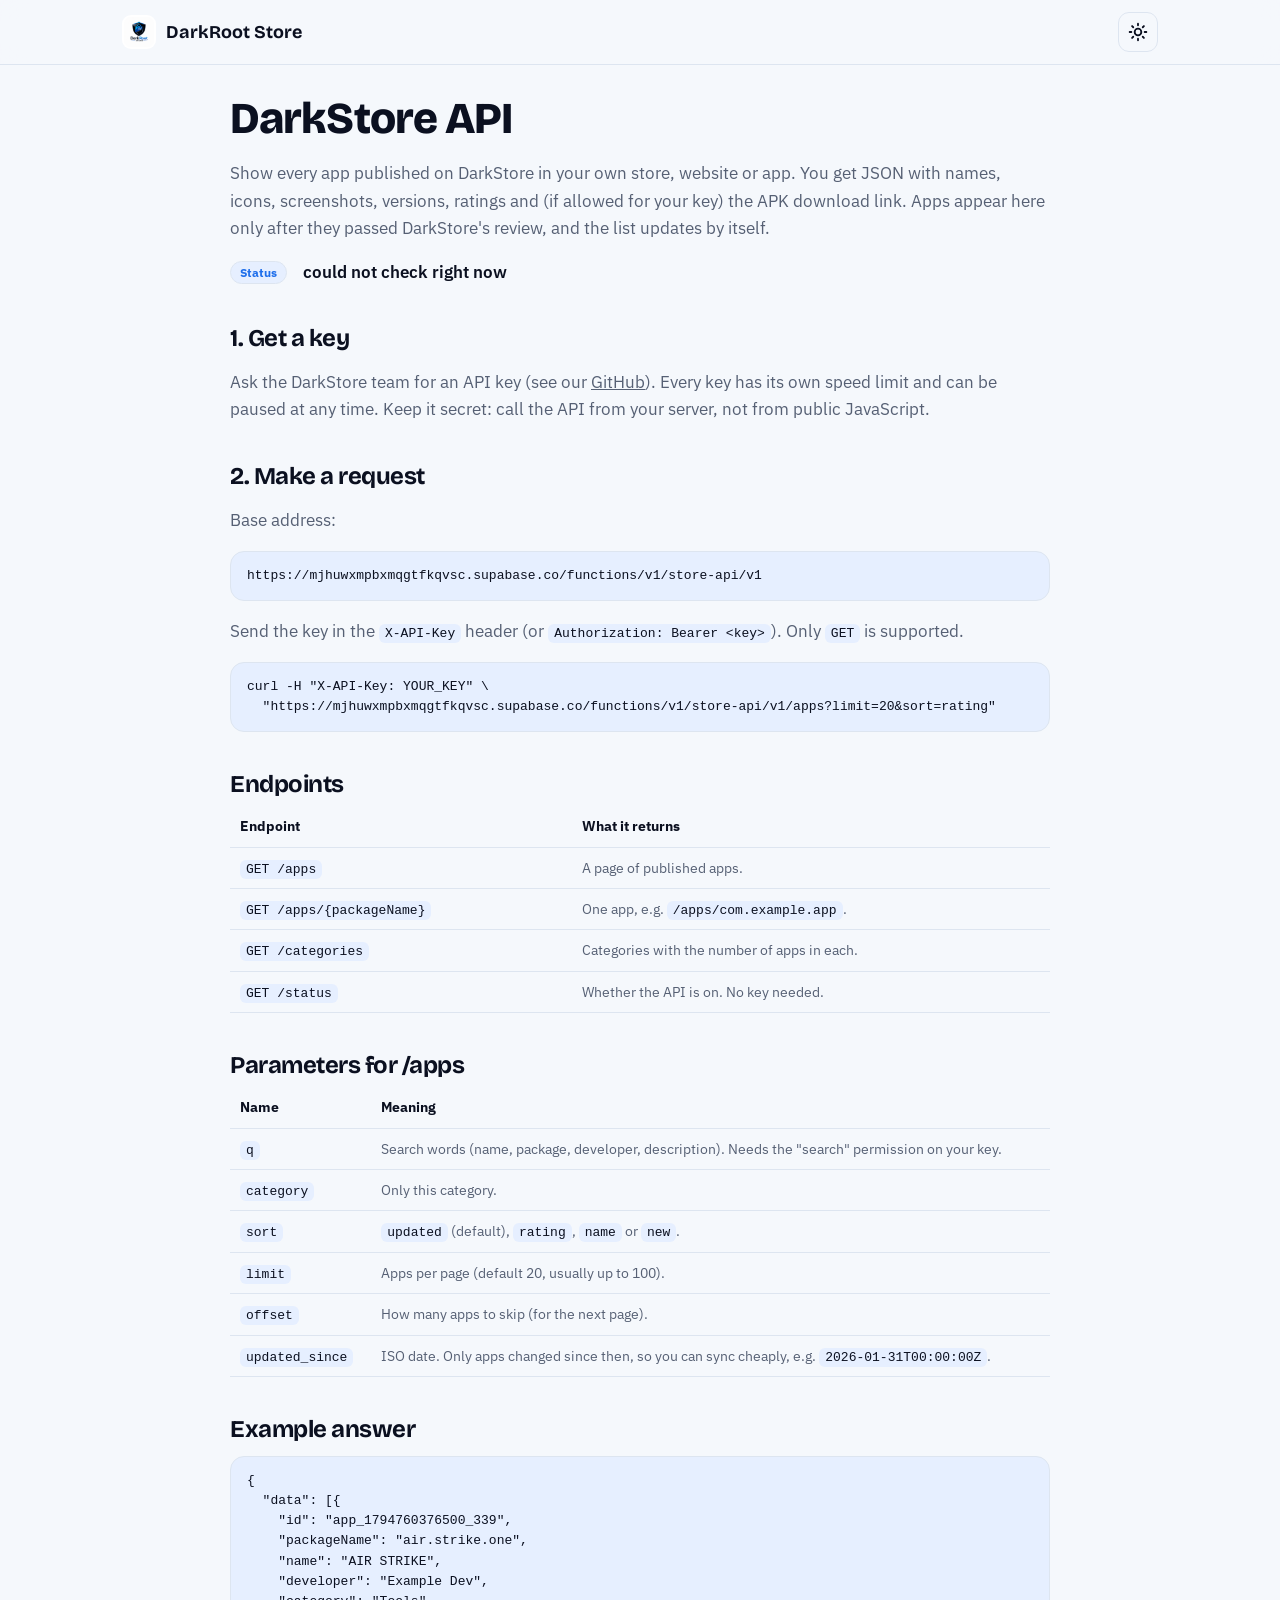
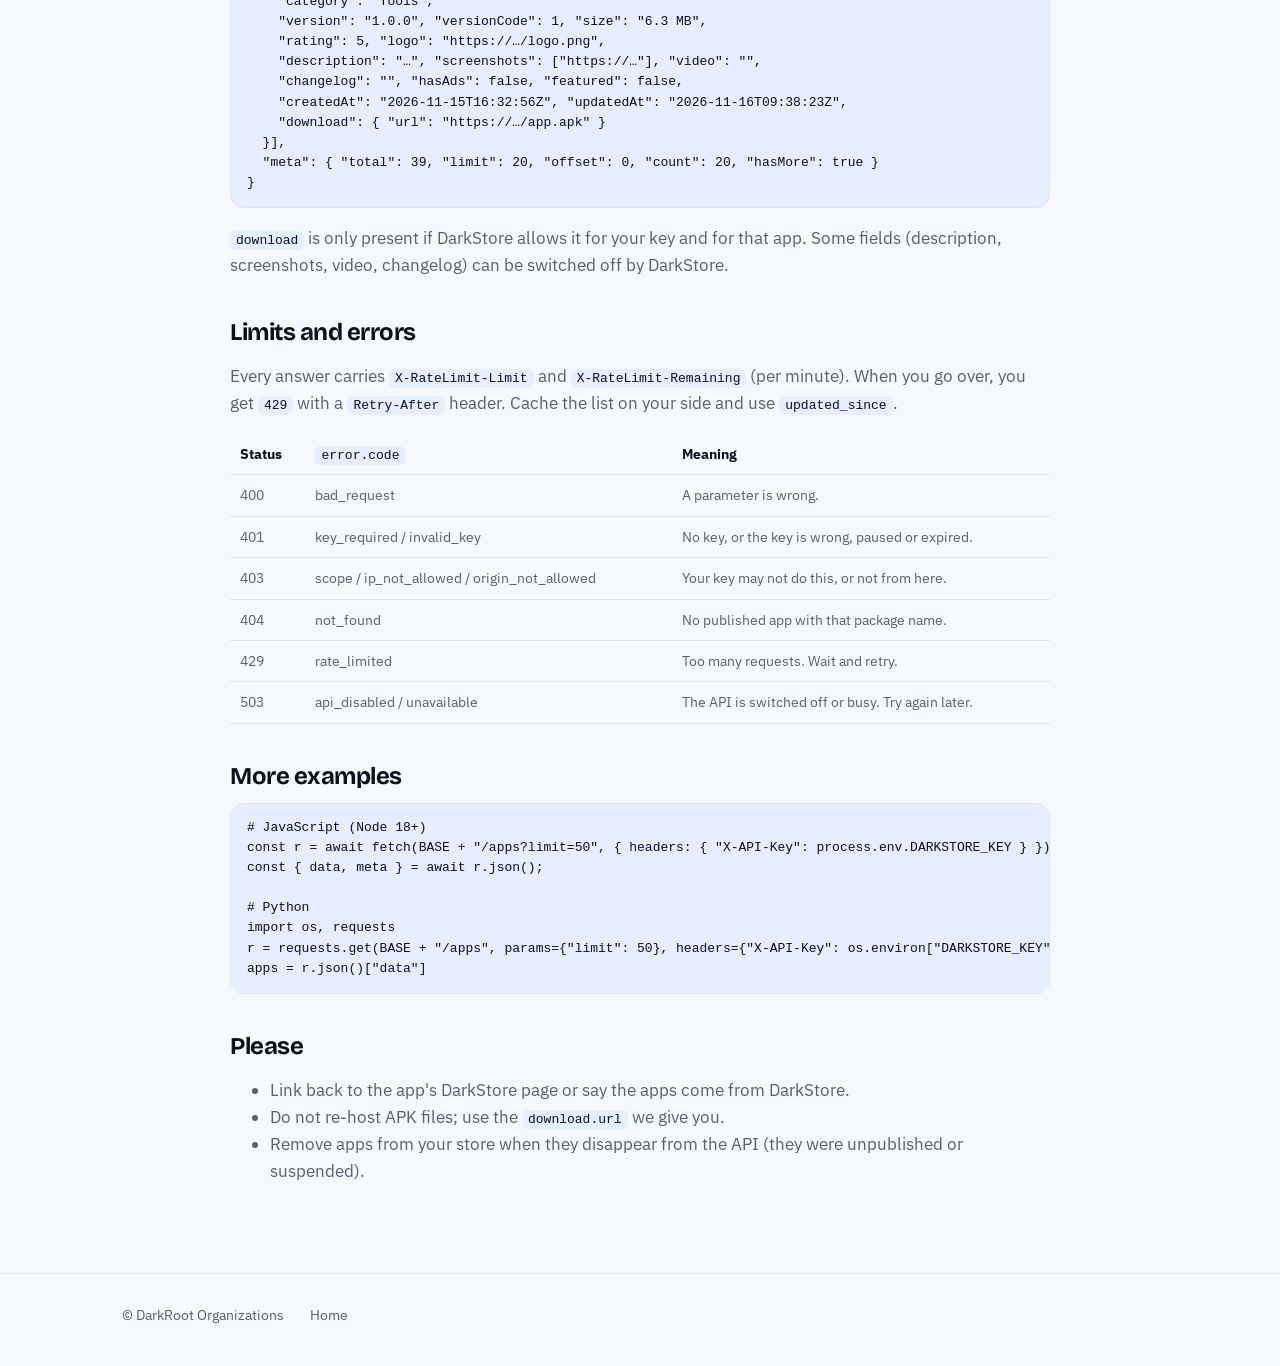
==== api.html @ 736cc1c8 "Update project" ====
<!DOCTYPE html>
<html lang="en"><head>
<meta charset="utf-8"><meta name="viewport" content="width=device-width,initial-scale=1,viewport-fit=cover">
<title>DarkStore API for developers</title><meta name="description" content="Show every app published on DarkStore inside your own store or site with a simple JSON API.">
<meta name="theme-color" content="#f5f8fc">
<link rel="icon" href="favicon.png"><link rel="apple-touch-icon" href="apple-touch-icon.png">
<script>try{var t=localStorage.getItem("ds_theme");if(t)document.documentElement.setAttribute("data-theme",t)}catch(e){}</script>
<link rel="preconnect" href="https://fonts.googleapis.com"><link rel="preconnect" href="https://fonts.gstatic.com" crossorigin><link href="https://fonts.googleapis.com/css2?family=Bricolage+Grotesque:opsz,wght@12..96,500;12..96,700;12..96,800&family=IBM+Plex+Sans:wght@400;500;600&display=swap" rel="stylesheet">
<link rel="stylesheet" href="site.css">
<style>
.doc{max-width:820px;margin:0 auto;padding:30px 0 70px}
.doc h1{font:800 clamp(30px,5vw,44px)/1.1 var(--display);margin:0 0 10px}
.doc h2{font:700 24px var(--display);margin:38px 0 8px}
.doc p,.doc li{line-height:1.6;color:var(--steel)}
.doc pre{background:var(--soft);border:1px solid var(--line);border-radius:14px;padding:14px 16px;overflow:auto;font:13px/1.55 ui-monospace,SFMono-Regular,Menlo,monospace;color:var(--ink)}
.doc code{font:13px ui-monospace,SFMono-Regular,Menlo,monospace;background:var(--soft);padding:2px 6px;border-radius:6px;color:var(--ink)}
.doc pre code{background:none;padding:0}
.doc table{width:100%;border-collapse:collapse;font-size:14px;margin:8px 0}
.doc th,.doc td{text-align:left;padding:9px 10px;border-bottom:1px solid var(--line);vertical-align:top;color:var(--steel)}
.doc th{color:var(--ink)}
.pill{display:inline-block;font:700 12px var(--body);padding:3px 9px;border-radius:99px;background:var(--soft);color:var(--blue);margin-right:6px}
.live{display:flex;gap:10px;align-items:center;flex-wrap:wrap;margin:12px 0}
#apistate{font-weight:600}
</style>
</head><body>
<header class="nav"><div class="wrap">
  <a class="brand" href="./"><img src="favicon.png" alt="" width="34" height="34">DarkRoot Store</a>
  <span style="flex:1"></span>
  <button class="iconbtn" type="button" data-theme-toggle><svg class="ico-s sun" viewBox="0 0 24 24"><circle cx="12" cy="12" r="4"/><path d="M12 2v2m0 16v2M4.9 4.9l1.4 1.4m11.4 11.4l1.4 1.4M2 12h2m16 0h2M4.9 19.1l1.4-1.4M17.7 6.3l1.4-1.4"/></svg><svg class="ico-s moon" viewBox="0 0 24 24"><path d="M21 12.8A9 9 0 1 1 11.2 3a7 7 0 0 0 9.8 9.8z"/></svg></button>
</div></header>

<main class="wrap"><div class="doc">
  <h1>DarkStore API</h1>
  <p>Show every app published on DarkStore in your own store, website or app. You get JSON with names, icons, screenshots, versions, ratings and (if allowed for your key) the APK download link. Apps appear here only after they passed DarkStore's review, and the list updates by itself.</p>
  <div class="live"><span class="pill">Status</span><span id="apistate">checking…</span></div>

  <h2>1. Get a key</h2>
  <p>Ask the DarkStore team for an API key (see our <a href="https://github.com/darkrootiding-hub" rel="noopener">GitHub</a>). Every key has its own speed limit and can be paused at any time. Keep it secret: call the API from your server, not from public JavaScript.</p>

  <h2>2. Make a request</h2>
  <p>Base address:</p>
  <pre><code id="base">https://mjhuwxmpbxmqgtfkqvsc.supabase.co/functions/v1/store-api/v1</code></pre>
  <p>Send the key in the <code>X-API-Key</code> header (or <code>Authorization: Bearer &lt;key&gt;</code>). Only <code>GET</code> is supported.</p>
<pre><code>curl -H "X-API-Key: YOUR_KEY" \
  "https://mjhuwxmpbxmqgtfkqvsc.supabase.co/functions/v1/store-api/v1/apps?limit=20&amp;sort=rating"</code></pre>

  <h2>Endpoints</h2>
  <table>
    <tr><th>Endpoint</th><th>What it returns</th></tr>
    <tr><td><code>GET /apps</code></td><td>A page of published apps.</td></tr>
    <tr><td><code>GET /apps/{packageName}</code></td><td>One app, e.g. <code>/apps/com.example.app</code>.</td></tr>
    <tr><td><code>GET /categories</code></td><td>Categories with the number of apps in each.</td></tr>
    <tr><td><code>GET /status</code></td><td>Whether the API is on. No key needed.</td></tr>
  </table>
  <h2>Parameters for /apps</h2>
  <table>
    <tr><th>Name</th><th>Meaning</th></tr>
    <tr><td><code>q</code></td><td>Search words (name, package, developer, description). Needs the "search" permission on your key.</td></tr>
    <tr><td><code>category</code></td><td>Only this category.</td></tr>
    <tr><td><code>sort</code></td><td><code>updated</code> (default), <code>rating</code>, <code>name</code> or <code>new</code>.</td></tr>
    <tr><td><code>limit</code></td><td>Apps per page (default 20, usually up to 100).</td></tr>
    <tr><td><code>offset</code></td><td>How many apps to skip (for the next page).</td></tr>
    <tr><td><code>updated_since</code></td><td>ISO date. Only apps changed since then, so you can sync cheaply, e.g. <code>2026-01-31T00:00:00Z</code>.</td></tr>
  </table>

  <h2>Example answer</h2>
<pre><code>{
  "data": [{
    "id": "app_1794760376500_339",
    "packageName": "air.strike.one",
    "name": "AIR STRIKE",
    "developer": "Example Dev",
    "category": "Tools",
    "version": "1.0.0", "versionCode": 1, "size": "6.3 MB",
    "rating": 5, "logo": "https://…/logo.png",
    "description": "…", "screenshots": ["https://…"], "video": "",
    "changelog": "", "hasAds": false, "featured": false,
    "createdAt": "2026-11-15T16:32:56Z", "updatedAt": "2026-11-16T09:38:23Z",
    "download": { "url": "https://…/app.apk" }
  }],
  "meta": { "total": 39, "limit": 20, "offset": 0, "count": 20, "hasMore": true }
}</code></pre>
  <p><code>download</code> is only present if DarkStore allows it for your key and for that app. Some fields (description, screenshots, video, changelog) can be switched off by DarkStore.</p>

  <h2>Limits and errors</h2>
  <p>Every answer carries <code>X-RateLimit-Limit</code> and <code>X-RateLimit-Remaining</code> (per minute). When you go over, you get <code>429</code> with a <code>Retry-After</code> header. Cache the list on your side and use <code>updated_since</code>.</p>
  <table>
    <tr><th>Status</th><th><code>error.code</code></th><th>Meaning</th></tr>
    <tr><td>400</td><td>bad_request</td><td>A parameter is wrong.</td></tr>
    <tr><td>401</td><td>key_required / invalid_key</td><td>No key, or the key is wrong, paused or expired.</td></tr>
    <tr><td>403</td><td>scope / ip_not_allowed / origin_not_allowed</td><td>Your key may not do this, or not from here.</td></tr>
    <tr><td>404</td><td>not_found</td><td>No published app with that package name.</td></tr>
    <tr><td>429</td><td>rate_limited</td><td>Too many requests. Wait and retry.</td></tr>
    <tr><td>503</td><td>api_disabled / unavailable</td><td>The API is switched off or busy. Try again later.</td></tr>
  </table>

  <h2>More examples</h2>
<pre><code># JavaScript (Node 18+)
const r = await fetch(BASE + "/apps?limit=50", { headers: { "X-API-Key": process.env.DARKSTORE_KEY } });
const { data, meta } = await r.json();

# Python
import os, requests
r = requests.get(BASE + "/apps", params={"limit": 50}, headers={"X-API-Key": os.environ["DARKSTORE_KEY"]})
apps = r.json()["data"]</code></pre>

  <h2>Please</h2>
  <ul>
    <li>Link back to the app's DarkStore page or say the apps come from DarkStore.</li>
    <li>Do not re-host APK files; use the <code>download.url</code> we give you.</li>
    <li>Remove apps from your store when they disappear from the API (they were unpublished or suspended).</li>
  </ul>
</div></main>
<footer><div class="wrap"><span>© DarkRoot Organizations</span><a href="./">Home</a><span class="r" data-ver></span></div></footer>
<script src="site.js"></script>
<script>
(function(){var b=document.getElementById("base").textContent.trim(),el=document.getElementById("apistate");
fetch(b+"/status").then(function(r){return r.json()}).then(function(j){el.textContent=j.enabled?"API is online":(j.message||"API is switched off")}).catch(function(){el.textContent="could not check right now"})})();
</script>
</body></html>
---- site.css ----
:root{--paper:#f5f8fc;--plate:#fff;--ink:#0b1020;--steel:#566074;--line:#dde5f0;--blue:#1f6feb;--blue-ink:#fff;--soft:#e6efff;--ok:#12805c;--shadow:rgba(10,20,50,.5);
--display:'Bricolage Grotesque','Segoe UI',system-ui,sans-serif;--body:'IBM Plex Sans','Segoe UI',system-ui,sans-serif;color-scheme:light}
:root[data-theme=dark]{--paper:#080b12;--plate:#10161f;--ink:#eef2f9;--steel:#9aa6ba;--line:#1d2636;--blue:#3b8bff;--blue-ink:#06101f;--soft:#0f1d36;--ok:#4cc79a;--shadow:#000;color-scheme:dark}
@media(prefers-color-scheme:dark){:root:not([data-theme=light]){--paper:#080b12;--plate:#10161f;--ink:#eef2f9;--steel:#9aa6ba;--line:#1d2636;--blue:#3b8bff;--blue-ink:#06101f;--soft:#0f1d36;--ok:#4cc79a;--shadow:#000;color-scheme:dark}}
*{box-sizing:border-box}html{scroll-behavior:smooth;scroll-padding-top:76px;-webkit-text-size-adjust:100%}
body{margin:0;background:var(--paper);color:var(--ink);font:400 17px/1.6 var(--body);-webkit-font-smoothing:antialiased;padding:env(safe-area-inset-top) env(safe-area-inset-right) env(safe-area-inset-bottom) env(safe-area-inset-left)}
a{color:inherit}img{max-width:100%}[hidden]{display:none!important}button,input,select{font:inherit;color:inherit}
:focus-visible{outline:3px solid var(--blue);outline-offset:3px;border-radius:8px}
.skip{position:absolute;left:-999px;top:8px;background:var(--blue);color:var(--blue-ink);padding:8px 14px;border-radius:8px;z-index:50}.skip:focus{left:8px}
.wrap{max-width:1080px;margin:0 auto;padding:0 22px}
.ico-s{width:20px;height:20px;flex:none;fill:none;stroke:currentColor;stroke-width:2.2;stroke-linecap:round;stroke-linejoin:round}

/* nav */
.nav{position:sticky;top:0;z-index:20;background:color-mix(in srgb,var(--paper) 88%,transparent);backdrop-filter:blur(12px);-webkit-backdrop-filter:blur(12px);border-bottom:1px solid var(--line)}
.nav .wrap{display:flex;align-items:center;gap:8px;height:64px}
.brand{display:flex;align-items:center;gap:10px;font:700 18px var(--display);text-decoration:none;margin-right:auto}
.brand img{width:34px;height:34px;border-radius:9px;background:#fff;padding:2px}
.menu{display:flex;align-items:center;gap:20px}
.nav a.l{color:var(--steel);text-decoration:none;font-size:15px;padding:6px 2px}.nav a.l:hover,.nav a.l[aria-current]{color:var(--ink)}
.iconbtn{width:40px;height:40px;border-radius:11px;border:1px solid var(--line);background:transparent;display:grid;place-items:center;cursor:pointer;color:var(--ink)}.iconbtn:hover{border-color:var(--blue);color:var(--blue)}
.iconbtn .moon{display:none}:root[data-theme=dark] .iconbtn .sun{display:none}:root[data-theme=dark] .iconbtn .moon{display:block}
@media(prefers-color-scheme:dark){:root:not([data-theme=light]) .iconbtn .sun{display:none}:root:not([data-theme=light]) .iconbtn .moon{display:block}}
#menuBtn{display:none}

/* buttons */
.btn{display:inline-flex;align-items:center;justify-content:center;gap:10px;background:var(--blue);color:var(--blue-ink);font:600 16px var(--body);padding:13px 22px;border-radius:12px;text-decoration:none;border:0;cursor:pointer;transition:transform .15s,box-shadow .15s,opacity .15s}
.btn:hover{transform:translateY(-1px);box-shadow:0 10px 26px -12px var(--blue)}
.btn.sm{padding:9px 16px;font-size:14px;border-radius:10px}
.btn.ghost{background:transparent;color:var(--ink);border:1.5px solid var(--line);box-shadow:none}.btn.ghost:hover{border-color:var(--blue)}
.btn.off{opacity:.6}.btn.busy{opacity:.7;pointer-events:none}.btn svg{width:19px;height:19px}

h1,h2,h3{font-family:var(--display);letter-spacing:-.02em;margin:0}
h1{font-weight:800;font-size:clamp(38px,6vw,64px);line-height:1.04}h2{font-weight:800;font-size:clamp(26px,3.6vw,38px);line-height:1.12;margin-bottom:10px}h3{font-size:19px;font-weight:700;margin-bottom:6px}
.lede{font-size:19px;color:var(--steel);max-width:32em;margin:18px 0 28px}.muted{color:var(--steel)}.small{font-size:14px}
section{padding:68px 0}section+section{border-top:1px solid var(--line)}.sub{color:var(--steel);max-width:36em;margin:0 0 30px}

/* hero */
.hero{display:grid;grid-template-columns:1.1fr .9fr;gap:48px;align-items:center;padding-top:56px;padding-bottom:72px}
.hero h1 em{font-style:normal;color:var(--blue)}
.cta{display:flex;flex-wrap:wrap;gap:12px;align-items:center}
.facts{display:flex;flex-wrap:wrap;gap:8px;margin:22px 0 0;padding:0;list-style:none}
.facts li{font-size:13.5px;color:var(--steel);border:1px solid var(--line);background:var(--plate);padding:4px 12px;border-radius:99px}.facts b{color:var(--ink);font-weight:600}
.phone{justify-self:center;width:min(290px,78vw);border-radius:38px;border:1px solid var(--line);background:var(--plate);padding:14px;box-shadow:0 40px 70px -36px var(--shadow)}
.phone .bar{height:6px;width:70px;border-radius:9px;background:var(--line);margin:2px auto 14px}
.phone h4{font:700 15px var(--display);margin:0 4px 10px;display:flex;justify-content:space-between;align-items:center}.phone h4 span{color:var(--ok);font:500 12px var(--body)}
.phone h4 span::before{content:"";display:inline-block;width:7px;height:7px;border-radius:50%;background:var(--ok);margin-right:6px;animation:pulse 2s infinite}
@keyframes pulse{50%{opacity:.35}}
.row{display:flex;align-items:center;gap:11px;padding:9px 6px;border-radius:12px;text-decoration:none}.row:hover{background:var(--soft)}
.row b{display:block;font-size:14px;line-height:1.25}.row small{color:var(--steel);font-size:12px}.row em{margin-left:auto;font:600 12px var(--body);font-style:normal;color:var(--steel)}
.row i{width:42px;height:42px;border-radius:11px;background:var(--line);flex:none;display:block}
.sk{background:linear-gradient(90deg,var(--line),var(--soft),var(--line));background-size:200% 100%;animation:sk 1.4s linear infinite;border-radius:6px;height:12px;width:90px}@keyframes sk{to{background-position:-200% 0}}

/* app icon (real logo or letter tile) */
.ic{display:grid;place-items:center;width:42px;height:42px;border-radius:11px;overflow:hidden;background:var(--line);flex:none;font:800 18px var(--display);color:#fff}
.ic img{width:100%;height:100%;object-fit:cover;display:block}
.ic.fb{background:hsl(var(--h) 55% 46%)}
.ic.m{width:54px;height:54px;border-radius:14px;font-size:22px}.ic.xl{width:112px;height:112px;border-radius:28px;font-size:46px;border:1px solid var(--line)}

/* store: search + filters + grid */
.tools{display:flex;flex-wrap:wrap;gap:12px;align-items:center;margin:0 0 14px}
.search{position:relative;flex:1 1 240px;max-width:420px}.search svg{position:absolute;left:13px;top:50%;transform:translateY(-50%);color:var(--steel);pointer-events:none}
.search input{width:100%;height:46px;padding:0 14px 0 42px;border:1.5px solid var(--line);border-radius:12px;background:var(--plate);outline:0}.search input:focus{border-color:var(--blue)}
select{height:46px;padding:0 12px;border:1.5px solid var(--line);border-radius:12px;background:var(--plate);cursor:pointer}
.chipbar{display:flex;gap:8px;overflow-x:auto;padding:2px 0 14px;margin:0 0 6px;scrollbar-width:none}.chipbar::-webkit-scrollbar{display:none}
.pill{flex:none;border:1.5px solid var(--line);background:var(--plate);border-radius:99px;padding:6px 15px;font-size:14px;cursor:pointer;color:var(--steel)}.pill:hover{border-color:var(--blue)}.pill[aria-pressed=true]{background:var(--blue);border-color:var(--blue);color:var(--blue-ink)}
.status{min-height:22px;margin:0 0 12px}
.grid{display:grid;grid-template-columns:repeat(auto-fill,minmax(250px,1fr));gap:14px}
.tile{display:flex;gap:13px;align-items:center;padding:14px;border:1px solid var(--line);border-radius:16px;background:var(--plate);text-decoration:none;transition:border-color .15s,transform .15s}.tile:hover{border-color:var(--blue);transform:translateY(-2px)}
.tile>div{min-width:0;flex:1}.tile b{display:block;font-size:15.5px;line-height:1.3;white-space:nowrap;overflow:hidden;text-overflow:ellipsis}.tile small{display:block;color:var(--steel);font-size:13px;white-space:nowrap;overflow:hidden;text-overflow:ellipsis}
.tile .rt{font:600 13px var(--body);color:var(--steel);white-space:nowrap}
.tile.sk-t{pointer-events:none;height:84px}
.empty{border:1.5px dashed var(--line);border-radius:16px;padding:34px 20px;text-align:center;color:var(--steel)}.empty b{display:block;color:var(--ink);font:700 18px var(--display);margin-bottom:4px}.empty .btn{margin-top:14px}
.more{display:flex;justify-content:center;margin-top:22px}

/* steps / features / release / faq */
.steps{list-style:none;margin:0;padding:0;display:grid;grid-template-columns:repeat(3,1fr);gap:28px;counter-reset:s}
.steps li{counter-increment:s;position:relative;padding-top:50px}.steps li::before{content:counter(s);position:absolute;top:0;left:0;width:36px;height:36px;border-radius:50%;background:var(--blue);color:var(--blue-ink);display:grid;place-items:center;font:700 16px var(--display)}
.steps li:not(:last-child)::after{content:"";position:absolute;top:18px;left:48px;right:-16px;height:2px;background:var(--line)}
.steps p{margin:0;color:var(--steel);font-size:16px}
dl.feat{display:grid;grid-template-columns:1fr 1fr;gap:0 44px;margin:0}dl.feat>div{padding:18px 0;border-top:1px solid var(--line)}dt{font:700 17px var(--display);margin-bottom:4px}dd{margin:0;color:var(--steel);font-size:16px}
.note{display:flex;gap:10px;align-items:flex-start;margin-top:24px;padding:14px 16px;border-radius:14px;background:var(--soft);color:var(--steel);font-size:15px;max-width:640px}.note svg{color:var(--blue);margin-top:2px}
.rel{border:1px solid var(--line);border-radius:18px;padding:22px;background:var(--plate);max-width:640px}.rel p{margin:8px 0 0;color:var(--steel);white-space:pre-line}
details{border-top:1px solid var(--line);padding:16px 0}details:last-of-type{border-bottom:1px solid var(--line)}summary{cursor:pointer;font:700 17px var(--display);list-style:none;display:flex;justify-content:space-between;gap:12px}summary::-webkit-details-marker{display:none}summary::after{content:"+";color:var(--blue);font-size:22px;line-height:1}details[open] summary::after{content:"–"}details p{margin:10px 0 0;color:var(--steel);max-width:44em}
footer{border-top:1px solid var(--line);padding:30px 0 40px;color:var(--steel);font-size:14px}footer .wrap{display:flex;flex-wrap:wrap;gap:12px 26px;align-items:center}footer a{text-decoration:none}footer a:hover{color:var(--ink)}footer .r{margin-left:auto}

/* sticky mobile download bar */
.dock{position:fixed;left:12px;right:12px;bottom:calc(12px + env(safe-area-inset-bottom));z-index:15;display:none;transform:translateY(140%);transition:transform .25s}.dock.show{transform:none}.dock .btn{width:100%;box-shadow:0 14px 30px -12px rgba(0,0,0,.45)}
.toast{position:fixed;left:50%;bottom:28px;transform:translate(-50%,30px);background:var(--ink);color:var(--paper);padding:10px 18px;border-radius:99px;font-size:14px;opacity:0;pointer-events:none;transition:.2s;z-index:60}.toast.show{opacity:1;transform:translate(-50%,0)}

/* app detail page */
.crumb{display:inline-flex;gap:6px;align-items:center;margin:26px 0 0;color:var(--steel);text-decoration:none;font-size:15px}.crumb:hover{color:var(--ink)}
.ahead{display:flex;gap:26px;align-items:center;padding:26px 0 8px}.ahead h1{font-size:clamp(30px,5vw,46px)}.ahead .by{color:var(--steel);margin:4px 0 12px}
.chips{display:flex;flex-wrap:wrap;gap:6px;margin:0 0 16px}.chip{background:var(--soft);color:var(--blue);font:600 13px var(--body);padding:4px 11px;border-radius:99px}
.acts{display:flex;flex-wrap:wrap;gap:10px}
.page2{display:grid;grid-template-columns:minmax(0,1fr) 320px;gap:44px;padding:26px 0 60px}
.page2 h2{font-size:22px;margin:0 0 12px}
.shots{display:flex;gap:12px;overflow-x:auto;padding:2px 0 14px;margin:0 0 22px;scroll-snap-type:x mandatory}.shots button{flex:none;padding:0;border:0;background:none;cursor:zoom-in;scroll-snap-align:start}.shots img{height:300px;width:auto;border-radius:14px;border:1px solid var(--line);display:block;background:var(--line)}
.desc{white-space:pre-line;color:var(--steel);font-size:16.5px;margin:0}.desc.clamp{display:-webkit-box;-webkit-line-clamp:6;-webkit-box-orient:vertical;overflow:hidden}
.linkbtn{background:none;border:0;color:var(--blue);padding:8px 0;cursor:pointer;font-weight:600}
.side{border:1px solid var(--line);background:var(--plate);border-radius:18px;padding:20px;align-self:start;position:sticky;top:84px}
.side h2{font-size:18px}.side dl{margin:0 0 14px}.side dl div{display:flex;justify-content:space-between;gap:14px;padding:8px 0;border-top:1px solid var(--line);font-size:15px}.side dt{font:500 15px var(--body);color:var(--steel);margin:0}.side dd{margin:0;text-align:right;overflow-wrap:anywhere;color:var(--ink)}
.side .btn{width:100%;margin-top:8px}
.more-apps{padding:0 0 70px}.more-apps h2{font-size:22px;margin-bottom:14px}
.lb{border:0;padding:0;background:transparent;max-width:96vw;max-height:94vh;margin:auto}.lb::backdrop{background:rgba(0,0,0,.82)}.lb img{max-width:96vw;max-height:90vh;display:block;border-radius:12px}.lb .x{position:absolute;top:8px;right:8px;background:rgba(0,0,0,.6);color:#fff;border-color:transparent}

/* small centred pages (invite, not-found) */
body.card-page{min-height:100vh;display:grid;place-items:center;padding:24px 18px}
.card{width:100%;max-width:460px;background:var(--plate);border:1px solid var(--line);border-radius:26px;padding:30px 26px 24px;text-align:center;box-shadow:0 30px 60px -38px var(--shadow)}
.card .ico{width:104px;height:104px;margin:0 auto 14px;border-radius:26px;background:#fff;border:1px solid var(--line);display:grid;place-items:center;overflow:hidden}.card .ico img{width:84%;height:84%;object-fit:contain}
.card h1{font-size:26px;line-height:1.15;margin-bottom:6px}.card p{margin:0 0 16px;color:var(--steel)}.card .btn{width:100%;margin-top:10px}
.card .chips{justify-content:center}
.code{font:800 30px ui-monospace,SFMono-Regular,Menlo,monospace;letter-spacing:.18em;background:var(--soft);color:var(--blue);padding:10px 18px;border-radius:14px;display:inline-block;margin:2px 0 14px;user-select:all}
.how{text-align:left;margin:14px 0 4px;padding-left:1.3em;color:var(--steel);font-size:15px}.how li::marker{color:var(--blue);font-weight:700}
.hint{font-size:14px;margin:12px 0 0!important}.mini{display:flex;align-items:center;justify-content:center;gap:8px;margin-top:18px;font-size:13px;color:var(--steel)}.mini img{width:20px;height:20px;border-radius:6px;background:#fff}

@media(max-width:820px){
 .hero{grid-template-columns:1fr;gap:34px;padding-top:28px;padding-bottom:48px}
 .steps{grid-template-columns:1fr;gap:22px}.steps li{padding:0 0 0 52px}.steps li:not(:last-child)::after{top:40px;left:17px;right:auto;width:2px;height:calc(100% + 6px)}
 dl.feat{grid-template-columns:1fr}section{padding:52px 0}
 #menuBtn{display:grid}.nav .wrap{position:relative}
 .menu{display:none;position:absolute;top:64px;left:0;right:0;flex-direction:column;align-items:stretch;gap:0;background:var(--paper);border-bottom:1px solid var(--line);padding:6px 22px 14px}.menu.open{display:flex}
 .menu a.l{padding:12px 0;font-size:17px;border-bottom:1px solid var(--line)}
 .nav .btn.sm{display:none}
 .dock{display:block}body.has-dock{padding-bottom:84px}
 .page2{grid-template-columns:1fr;gap:26px}.side{position:static}.ahead{gap:18px}.ic.xl{width:84px;height:84px;border-radius:22px;font-size:34px}.shots img{height:240px}
}
@media(max-width:480px){.ahead{align-items:flex-start}.grid{grid-template-columns:1fr}}
@media(prefers-reduced-motion:reduce){*{animation:none!important;transition:none!important;scroll-behavior:auto!important}}

/* other stores */
.stores{display:grid;grid-template-columns:repeat(3,1fr);gap:16px}
.store{position:relative;display:flex;flex-direction:column;gap:2px;border:1px solid var(--line);border-radius:20px;background:var(--plate);padding:24px 22px 22px}
.store.primary{border-color:var(--blue);box-shadow:0 22px 44px -30px var(--blue)}
.store .logo{width:52px;height:52px;border-radius:14px;display:grid;place-items:center;background:var(--blue);color:var(--blue-ink);font:800 24px var(--display);margin-bottom:14px}
.store .logo.fd{background:#2f7d4f;color:#fff}.store .logo.or{background:#e8641b;color:#fff}
.store .tag{position:absolute;top:22px;right:20px;font:600 12px var(--body);color:var(--steel);background:var(--soft);padding:3px 10px;border-radius:99px}
.store p{flex:1;color:var(--steel);font-size:15.5px;margin:4px 0 18px}
.store .btn{width:100%}
a[data-store].soon{opacity:.55;cursor:default;pointer-events:none}
.side .alt{display:flex;flex-wrap:wrap;gap:8px;align-items:center;margin-top:14px;padding-top:12px;border-top:1px solid var(--line)}.side .alt p{width:100%;margin:0}.side .alt .btn{flex:1;width:auto;margin:0}
@media(max-width:820px){.stores{grid-template-columns:1fr}.store .tag{top:20px}}

.fb-page{text-align:center;padding:70px 0 80px;max-width:520px;margin:0 auto;border:0}
.fb-logo{border-radius:24px;background:#fff;border:1px solid var(--line);padding:6px;margin-bottom:18px}
.fb-page h1{font-size:clamp(28px,5vw,38px);margin-bottom:10px}.fb-page>p{margin:0 0 22px}
.fb-get{margin-top:34px;padding-top:22px;border-top:1px solid var(--line)}.fb-get p{margin:0 0 10px}
.fb-get .alt{display:flex;gap:8px;justify-content:center;margin-top:10px}
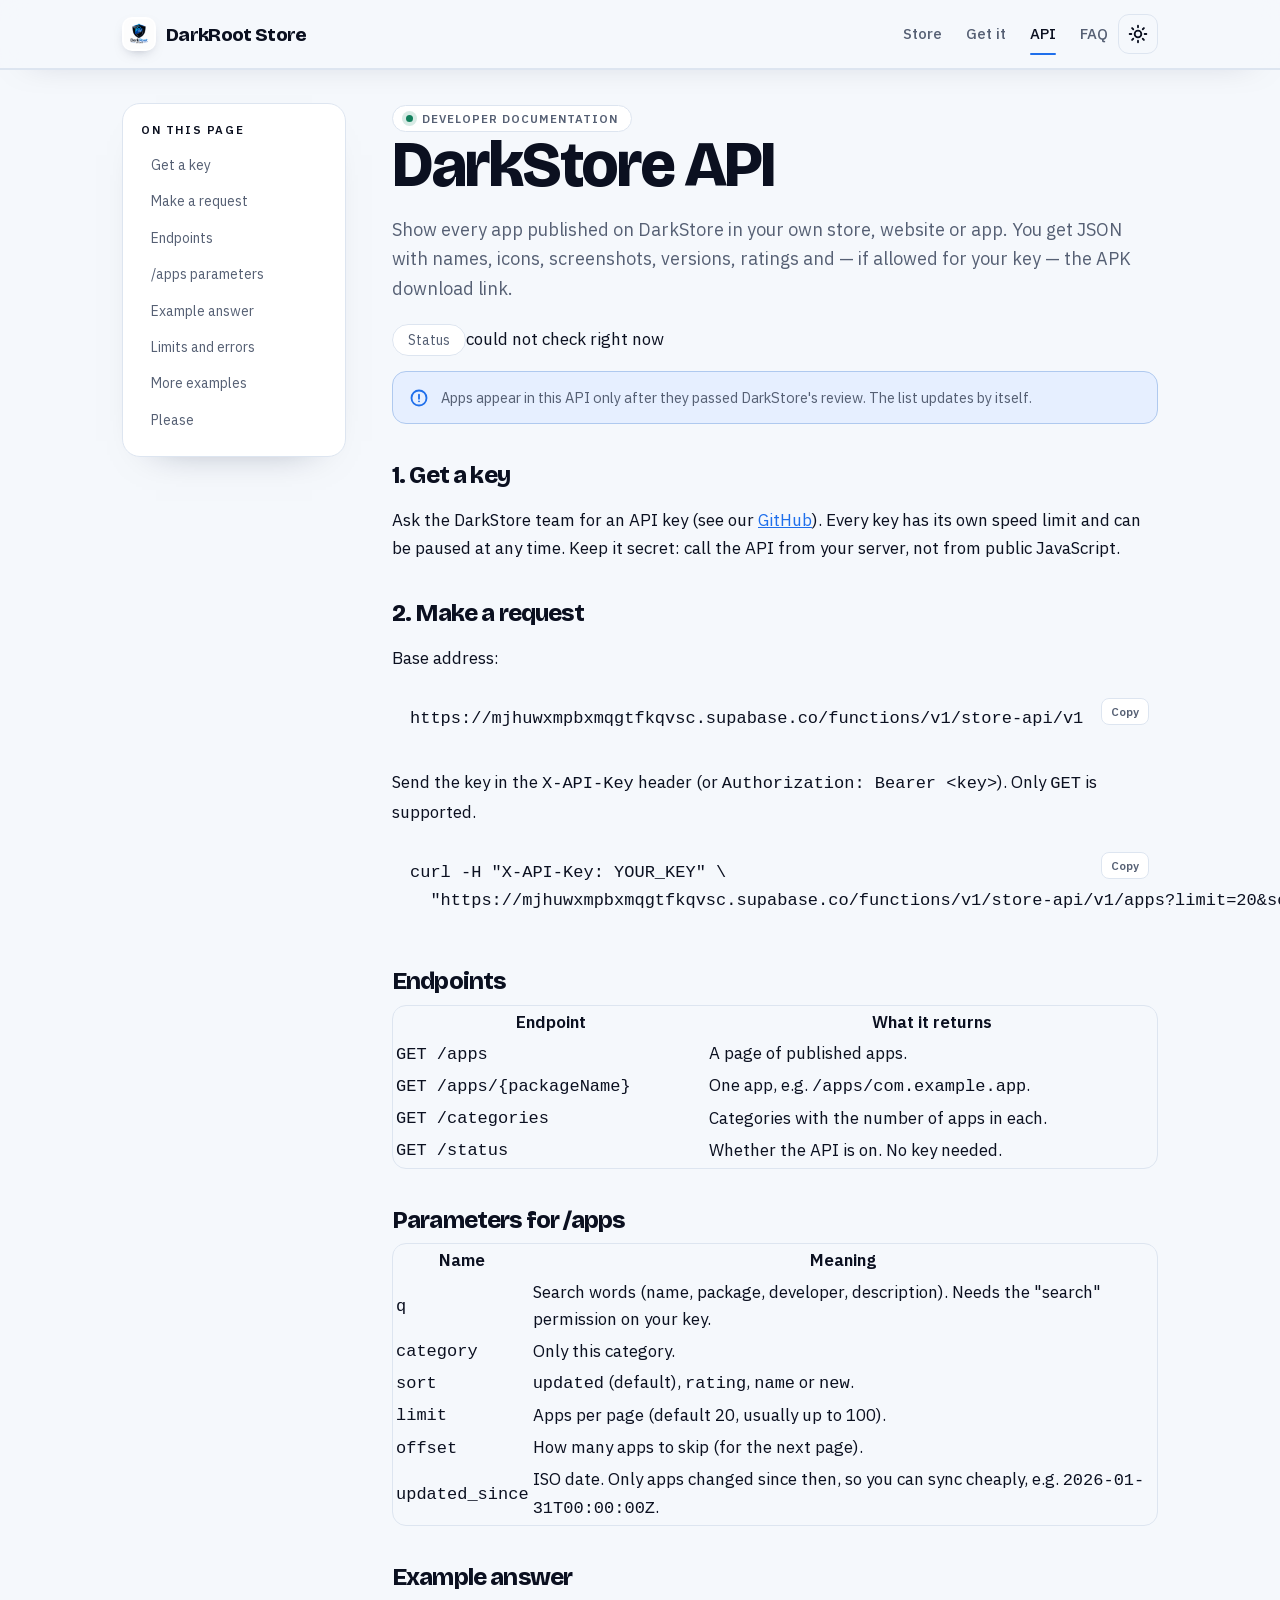
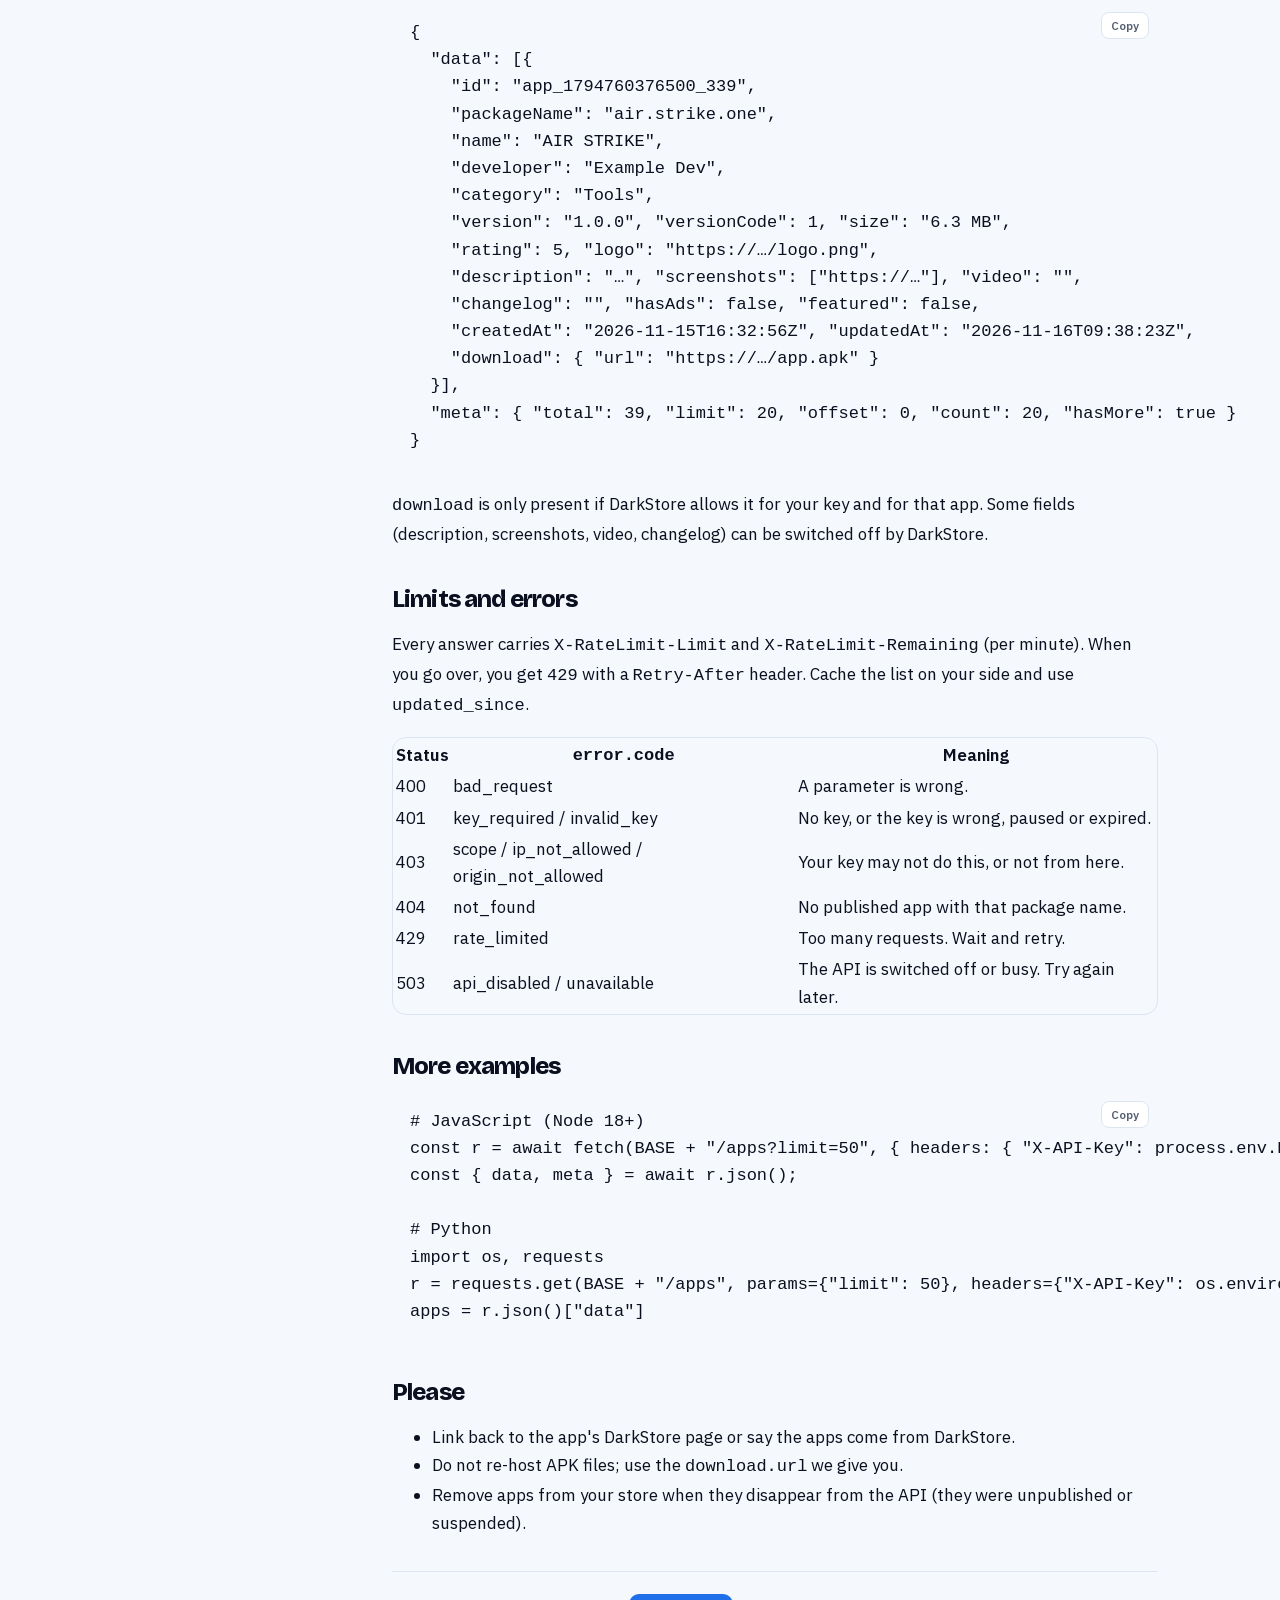
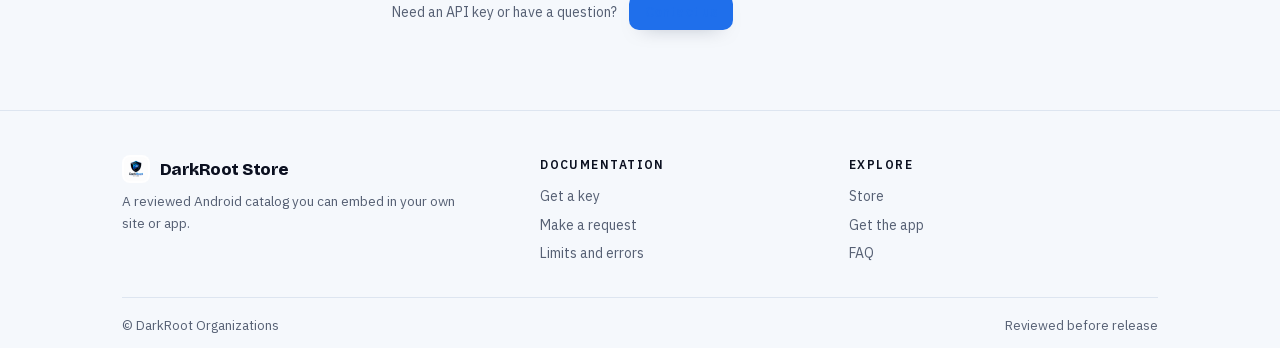
==== commit e5f1ae48: "Polish all site pages with shared design system and local font assets" ====
--- a/api.html
+++ b/api.html
@@ -3,67 +3,66 @@
 <meta charset="utf-8"><meta name="viewport" content="width=device-width,initial-scale=1,viewport-fit=cover">
 <title>DarkStore API for developers</title><meta name="description" content="Show every app published on DarkStore inside your own store or site with a simple JSON API.">
 <meta name="theme-color" content="#f5f8fc">
+<meta property="og:type" content="website"><meta property="og:site_name" content="DarkRoot Store"><meta property="og:title" content="DarkStore API for developers"><meta property="og:description" content="A simple, reviewed JSON catalog API for your own store or site."><meta property="og:image" content="icon.png"><meta name="twitter:card" content="summary_large_image"><meta name="twitter:image" content="icon.png">
 <link rel="icon" href="favicon.png"><link rel="apple-touch-icon" href="apple-touch-icon.png">
 <script>try{var t=localStorage.getItem("ds_theme");if(t)document.documentElement.setAttribute("data-theme",t)}catch(e){}</script>
-<link rel="preconnect" href="https://fonts.googleapis.com"><link rel="preconnect" href="https://fonts.gstatic.com" crossorigin><link href="https://fonts.googleapis.com/css2?family=Bricolage+Grotesque:opsz,wght@12..96,500;12..96,700;12..96,800&family=IBM+Plex+Sans:wght@400;500;600&display=swap" rel="stylesheet">
+<link rel="preload" href="assets/fonts/bricolage-grotesque-latin.woff2" as="font" type="font/woff2" crossorigin>
+<link rel="preload" href="assets/fonts/ibm-plex-sans-latin.woff2" as="font" type="font/woff2" crossorigin>
 <link rel="stylesheet" href="site.css">
-<style>
-.doc{max-width:820px;margin:0 auto;padding:30px 0 70px}
-.doc h1{font:800 clamp(30px,5vw,44px)/1.1 var(--display);margin:0 0 10px}
-.doc h2{font:700 24px var(--display);margin:38px 0 8px}
-.doc p,.doc li{line-height:1.6;color:var(--steel)}
-.doc pre{background:var(--soft);border:1px solid var(--line);border-radius:14px;padding:14px 16px;overflow:auto;font:13px/1.55 ui-monospace,SFMono-Regular,Menlo,monospace;color:var(--ink)}
-.doc code{font:13px ui-monospace,SFMono-Regular,Menlo,monospace;background:var(--soft);padding:2px 6px;border-radius:6px;color:var(--ink)}
-.doc pre code{background:none;padding:0}
-.doc table{width:100%;border-collapse:collapse;font-size:14px;margin:8px 0}
-.doc th,.doc td{text-align:left;padding:9px 10px;border-bottom:1px solid var(--line);vertical-align:top;color:var(--steel)}
-.doc th{color:var(--ink)}
-.pill{display:inline-block;font:700 12px var(--body);padding:3px 9px;border-radius:99px;background:var(--soft);color:var(--blue);margin-right:6px}
-.live{display:flex;gap:10px;align-items:center;flex-wrap:wrap;margin:12px 0}
-#apistate{font-weight:600}
-</style>
 </head><body>
+<a class="skip" href="#main">Skip to content</a>
 <header class="nav"><div class="wrap">
   <a class="brand" href="./"><img src="favicon.png" alt="" width="34" height="34">DarkRoot Store</a>
-  <span style="flex:1"></span>
+  <nav class="menu" id="menu" aria-label="Main">
+    <a class="l" href="./#store">Store</a><a class="l" href="./#get">Get it</a><a class="l" href="api.html" aria-current="page">API</a><a class="l" href="./#faq">FAQ</a>
+  </nav>
   <button class="iconbtn" type="button" data-theme-toggle><svg class="ico-s sun" viewBox="0 0 24 24"><circle cx="12" cy="12" r="4"/><path d="M12 2v2m0 16v2M4.9 4.9l1.4 1.4m11.4 11.4l1.4 1.4M2 12h2m16 0h2M4.9 19.1l1.4-1.4M17.7 6.3l1.4-1.4"/></svg><svg class="ico-s moon" viewBox="0 0 24 24"><path d="M21 12.8A9 9 0 1 1 11.2 3a7 7 0 0 0 9.8 9.8z"/></svg></button>
+  <button class="iconbtn" type="button" id="menuBtn" aria-label="Menu" aria-expanded="false" aria-controls="menu"><svg class="ico-s" viewBox="0 0 24 24"><path d="M4 7h16M4 12h16M4 17h16"/></svg></button>
 </div></header>
 
-<main class="wrap"><div class="doc">
-  <h1>DarkStore API</h1>
-  <p>Show every app published on DarkStore in your own store, website or app. You get JSON with names, icons, screenshots, versions, ratings and (if allowed for your key) the APK download link. Apps appear here only after they passed DarkStore's review, and the list updates by itself.</p>
-  <div class="live"><span class="pill">Status</span><span id="apistate">checking…</span></div>
+<main class="wrap" id="main"><div class="docs">
+  <aside class="docnav" aria-label="On this page">
+    <h4>On this page</h4>
+    <a href="#key">Get a key</a><a href="#request">Make a request</a><a href="#endpoints">Endpoints</a><a href="#params">/apps parameters</a><a href="#answer">Example answer</a><a href="#errors">Limits and errors</a><a href="#examples">More examples</a><a href="#please">Please</a>
+  </aside>
+  <div class="doc">
+    <span class="eyebrow"><i aria-hidden="true"></i>Developer documentation</span>
+    <h1>DarkStore API</h1>
+    <p class="lead">Show every app published on DarkStore in your own store, website or app. You get JSON with names, icons, screenshots, versions, ratings and — if allowed for your key — the APK download link.</p>
+    <div class="live"><span class="pill">Status</span><span id="apistate">checking…</span></div>
+    <div class="callout"><svg class="ico-s" viewBox="0 0 24 24"><circle cx="12" cy="12" r="9"/><path d="M12 8v5m0 3h.01"/></svg><span>Apps appear in this API only after they passed DarkStore's review. The list updates by itself.</span></div>
 
-  <h2>1. Get a key</h2>
-  <p>Ask the DarkStore team for an API key (see our <a href="https://github.com/darkrootiding-hub" rel="noopener">GitHub</a>). Every key has its own speed limit and can be paused at any time. Keep it secret: call the API from your server, not from public JavaScript.</p>
+    <h2 id="key">1. Get a key</h2>
+    <p>Ask the DarkStore team for an API key (see our <a href="https://github.com/darkrootiding-hub" rel="noopener">GitHub</a>). Every key has its own speed limit and can be paused at any time. Keep it secret: call the API from your server, not from public JavaScript.</p>
 
-  <h2>2. Make a request</h2>
-  <p>Base address:</p>
-  <pre><code id="base">https://mjhuwxmpbxmqgtfkqvsc.supabase.co/functions/v1/store-api/v1</code></pre>
-  <p>Send the key in the <code>X-API-Key</code> header (or <code>Authorization: Bearer &lt;key&gt;</code>). Only <code>GET</code> is supported.</p>
+    <h2 id="request">2. Make a request</h2>
+    <p>Base address:</p>
+    <pre><code id="base">https://mjhuwxmpbxmqgtfkqvsc.supabase.co/functions/v1/store-api/v1</code></pre>
+    <p>Send the key in the <code>X-API-Key</code> header (or <code>Authorization: Bearer &lt;key&gt;</code>). Only <code>GET</code> is supported.</p>
 <pre><code>curl -H "X-API-Key: YOUR_KEY" \
   "https://mjhuwxmpbxmqgtfkqvsc.supabase.co/functions/v1/store-api/v1/apps?limit=20&amp;sort=rating"</code></pre>
 
-  <h2>Endpoints</h2>
-  <table>
-    <tr><th>Endpoint</th><th>What it returns</th></tr>
-    <tr><td><code>GET /apps</code></td><td>A page of published apps.</td></tr>
-    <tr><td><code>GET /apps/{packageName}</code></td><td>One app, e.g. <code>/apps/com.example.app</code>.</td></tr>
-    <tr><td><code>GET /categories</code></td><td>Categories with the number of apps in each.</td></tr>
-    <tr><td><code>GET /status</code></td><td>Whether the API is on. No key needed.</td></tr>
-  </table>
-  <h2>Parameters for /apps</h2>
-  <table>
-    <tr><th>Name</th><th>Meaning</th></tr>
-    <tr><td><code>q</code></td><td>Search words (name, package, developer, description). Needs the "search" permission on your key.</td></tr>
-    <tr><td><code>category</code></td><td>Only this category.</td></tr>
-    <tr><td><code>sort</code></td><td><code>updated</code> (default), <code>rating</code>, <code>name</code> or <code>new</code>.</td></tr>
-    <tr><td><code>limit</code></td><td>Apps per page (default 20, usually up to 100).</td></tr>
-    <tr><td><code>offset</code></td><td>How many apps to skip (for the next page).</td></tr>
-    <tr><td><code>updated_since</code></td><td>ISO date. Only apps changed since then, so you can sync cheaply, e.g. <code>2026-01-31T00:00:00Z</code>.</td></tr>
-  </table>
+    <h2 id="endpoints">Endpoints</h2>
+    <div class="table-wrap"><table>
+      <tr><th>Endpoint</th><th>What it returns</th></tr>
+      <tr><td><code>GET /apps</code></td><td>A page of published apps.</td></tr>
+      <tr><td><code>GET /apps/{packageName}</code></td><td>One app, e.g. <code>/apps/com.example.app</code>.</td></tr>
+      <tr><td><code>GET /categories</code></td><td>Categories with the number of apps in each.</td></tr>
+      <tr><td><code>GET /status</code></td><td>Whether the API is on. No key needed.</td></tr>
+    </table></div>
 
-  <h2>Example answer</h2>
+    <h2 id="params">Parameters for /apps</h2>
+    <div class="table-wrap"><table>
+      <tr><th>Name</th><th>Meaning</th></tr>
+      <tr><td><code>q</code></td><td>Search words (name, package, developer, description). Needs the "search" permission on your key.</td></tr>
+      <tr><td><code>category</code></td><td>Only this category.</td></tr>
+      <tr><td><code>sort</code></td><td><code>updated</code> (default), <code>rating</code>, <code>name</code> or <code>new</code>.</td></tr>
+      <tr><td><code>limit</code></td><td>Apps per page (default 20, usually up to 100).</td></tr>
+      <tr><td><code>offset</code></td><td>How many apps to skip (for the next page).</td></tr>
+      <tr><td><code>updated_since</code></td><td>ISO date. Only apps changed since then, so you can sync cheaply, e.g. <code>2026-01-31T00:00:00Z</code>.</td></tr>
+    </table></div>
+
+    <h2 id="answer">Example answer</h2>
 <pre><code>{
   "data": [{
     "id": "app_1794760376500_339",
@@ -80,21 +79,21 @@
   }],
   "meta": { "total": 39, "limit": 20, "offset": 0, "count": 20, "hasMore": true }
 }</code></pre>
-  <p><code>download</code> is only present if DarkStore allows it for your key and for that app. Some fields (description, screenshots, video, changelog) can be switched off by DarkStore.</p>
+    <p><code>download</code> is only present if DarkStore allows it for your key and for that app. Some fields (description, screenshots, video, changelog) can be switched off by DarkStore.</p>
 
-  <h2>Limits and errors</h2>
-  <p>Every answer carries <code>X-RateLimit-Limit</code> and <code>X-RateLimit-Remaining</code> (per minute). When you go over, you get <code>429</code> with a <code>Retry-After</code> header. Cache the list on your side and use <code>updated_since</code>.</p>
-  <table>
-    <tr><th>Status</th><th><code>error.code</code></th><th>Meaning</th></tr>
-    <tr><td>400</td><td>bad_request</td><td>A parameter is wrong.</td></tr>
-    <tr><td>401</td><td>key_required / invalid_key</td><td>No key, or the key is wrong, paused or expired.</td></tr>
-    <tr><td>403</td><td>scope / ip_not_allowed / origin_not_allowed</td><td>Your key may not do this, or not from here.</td></tr>
-    <tr><td>404</td><td>not_found</td><td>No published app with that package name.</td></tr>
-    <tr><td>429</td><td>rate_limited</td><td>Too many requests. Wait and retry.</td></tr>
-    <tr><td>503</td><td>api_disabled / unavailable</td><td>The API is switched off or busy. Try again later.</td></tr>
-  </table>
+    <h2 id="errors">Limits and errors</h2>
+    <p>Every answer carries <code>X-RateLimit-Limit</code> and <code>X-RateLimit-Remaining</code> (per minute). When you go over, you get <code>429</code> with a <code>Retry-After</code> header. Cache the list on your side and use <code>updated_since</code>.</p>
+    <div class="table-wrap"><table>
+      <tr><th>Status</th><th><code>error.code</code></th><th>Meaning</th></tr>
+      <tr><td>400</td><td>bad_request</td><td>A parameter is wrong.</td></tr>
+      <tr><td>401</td><td>key_required / invalid_key</td><td>No key, or the key is wrong, paused or expired.</td></tr>
+      <tr><td>403</td><td>scope / ip_not_allowed / origin_not_allowed</td><td>Your key may not do this, or not from here.</td></tr>
+      <tr><td>404</td><td>not_found</td><td>No published app with that package name.</td></tr>
+      <tr><td>429</td><td>rate_limited</td><td>Too many requests. Wait and retry.</td></tr>
+      <tr><td>503</td><td>api_disabled / unavailable</td><td>The API is switched off or busy. Try again later.</td></tr>
+    </table></div>
 
-  <h2>More examples</h2>
+    <h2 id="examples">More examples</h2>
 <pre><code># JavaScript (Node 18+)
 const r = await fetch(BASE + "/apps?limit=50", { headers: { "X-API-Key": process.env.DARKSTORE_KEY } });
 const { data, meta } = await r.json();
@@ -104,17 +103,45 @@
 r = requests.get(BASE + "/apps", params={"limit": 50}, headers={"X-API-Key": os.environ["DARKSTORE_KEY"]})
 apps = r.json()["data"]</code></pre>
 
-  <h2>Please</h2>
-  <ul>
-    <li>Link back to the app's DarkStore page or say the apps come from DarkStore.</li>
-    <li>Do not re-host APK files; use the <code>download.url</code> we give you.</li>
-    <li>Remove apps from your store when they disappear from the API (they were unpublished or suspended).</li>
-  </ul>
+    <h2 id="please">Please</h2>
+    <ul>
+      <li>Link back to the app's DarkStore page or say the apps come from DarkStore.</li>
+      <li>Do not re-host APK files; use the <code>download.url</code> we give you.</li>
+      <li>Remove apps from your store when they disappear from the API (they were unpublished or suspended).</li>
+    </ul>
+
+    <div class="docfoot"><span class="small muted">Need an API key or have a question?</span><a class="btn sm" href="https://github.com/darkrootiding-hub" rel="noopener">Contact us</a></div>
+  </div>
 </div></main>
-<footer><div class="wrap"><span>© DarkRoot Organizations</span><a href="./">Home</a><span class="r" data-ver></span></div></footer>
+<footer><div class="wrap">
+  <div class="footer-grid">
+    <div><a class="f-brand" href="./"><img src="favicon.png" alt="">DarkRoot Store</a><p>A reviewed Android catalog you can embed in your own site or app.</p></div>
+    <div><h4>Documentation</h4><a href="#key">Get a key</a><a href="#request">Make a request</a><a href="#errors">Limits and errors</a></div>
+    <div><h4>Explore</h4><a href="./#store">Store</a><a href="./#get">Get the app</a><a href="./#faq">FAQ</a></div>
+    <div class="f-end"><span data-ver></span></div>
+  </div>
+  <div class="footer-bottom"><span>© DarkRoot Organizations</span><span>Reviewed before release</span></div>
+</div></footer>
 <script src="site.js"></script>
 <script>
-(function(){var b=document.getElementById("base").textContent.trim(),el=document.getElementById("apistate");
-fetch(b+"/status").then(function(r){return r.json()}).then(function(j){el.textContent=j.enabled?"API is online":(j.message||"API is switched off")}).catch(function(){el.textContent="could not check right now"})})();
+(function(){
+  var b = document.getElementById("base").textContent.trim(), el = document.getElementById("apistate");
+  var c = ("AbortController" in window) ? new AbortController() : null;
+  var t = setTimeout(function(){ if (c) c.abort(); }, 6000);
+  fetch(b + "/status", c ? {signal: c.signal} : {})
+    .then(function(r){ return r.ok ? r.json() : null; })
+    .then(function(j){ clearTimeout(t); el.textContent = j ? (j.enabled ? "API is online" : (j.message || "API is switched off")) : "could not check right now"; })
+    .catch(function(){ clearTimeout(t); el.textContent = "could not check right now"; });
+
+  // Copy button on every code block.
+  Array.prototype.forEach.call(document.querySelectorAll(".doc pre"), function(pre){
+    var text = pre.innerText, btn = document.createElement("button");
+    btn.type = "button"; btn.className = "copy-code"; btn.textContent = "Copy";
+    btn.addEventListener("click", function(){
+      DS.copy(text).then(function(){ btn.textContent = "Copied"; setTimeout(function(){ btn.textContent = "Copy"; }, 1600); });
+    });
+    pre.appendChild(btn);
+  });
+})();
 </script>
 </body></html>
--- a/site.css
+++ b/site.css
@@ -145,3 +145,160 @@
 .fb-page h1{font-size:clamp(28px,5vw,38px);margin-bottom:10px}.fb-page>p{margin:0 0 22px}
 .fb-get{margin-top:34px;padding-top:22px;border-top:1px solid var(--line)}.fb-get p{margin:0 0 10px}
 .fb-get .alt{display:flex;gap:8px;justify-content:center;margin-top:10px}
+
+/* invite page: the download action is the primary focus */
+.invite-card{max-width:520px;padding:32px 30px 26px;text-align:left}
+.invite-top{display:flex;align-items:center;justify-content:space-between;gap:12px}
+.invite-card .ico{width:56px;height:56px;margin:0;border-radius:14px}
+.invite-card .ico img{width:100%;height:100%;object-fit:contain}
+.invite-badge{font:700 11px var(--body);letter-spacing:.14em;text-transform:uppercase;color:var(--blue);background:var(--soft);padding:7px 11px;border-radius:99px}
+.invite-card h1{font-size:clamp(23px,5vw,30px);line-height:1.14;margin:16px 0 6px}
+.invite-card #sub{font-size:16px;margin:0 0 18px}
+.code-row{display:flex;align-items:center;gap:10px;border:1.5px dashed var(--line);background:var(--paper);border-radius:14px;padding:10px 12px;margin:0 0 20px}
+.code-row .code{margin:0;padding:0;background:none;color:var(--ink);font-size:19px;letter-spacing:.1em;flex:1;min-width:0;text-align:left}
+.code-copy{display:inline-flex;align-items:center;gap:6px;border:1.5px solid var(--line);background:var(--plate);color:var(--ink);border-radius:10px;padding:8px 11px;font:600 14px var(--body);cursor:pointer;white-space:nowrap}
+.code-copy:hover,.code-copy.done{border-color:var(--blue);color:var(--blue)}
+.invite-cta{display:flex;flex-direction:column;gap:9px;margin:0 0 4px}
+.invite-cta .btn{width:100%;margin:0}
+.hero-dl{padding:15px 20px;border-radius:14px;font-size:17px;text-align:left;background:linear-gradient(135deg,color-mix(in srgb,var(--blue) 92%,#fff),var(--blue));box-shadow:0 14px 30px -14px var(--blue)}
+.hero-dl:hover{box-shadow:0 18px 36px -14px var(--blue)}
+.dl-stack{display:flex;flex-direction:column;align-items:flex-start;line-height:1.2}
+.dl-stack b{font-weight:700}.dl-stack small{font:500 12.5px var(--body);opacity:.85;margin-top:3px}
+.dl-stack [data-ver]:not(:empty)::before{content:" · "}
+.open-app{background:transparent;color:var(--steel);border:1.5px solid var(--line);font-size:14px;padding:11px}
+.copied-note{display:flex;gap:9px;align-items:flex-start;background:var(--soft);color:var(--ink);border-radius:12px;padding:11px 13px;font-size:13px;margin:14px 0 0}
+.copied-note svg{width:18px;height:18px;flex:none;fill:none;stroke:var(--blue);stroke-width:2.2;stroke-linecap:round;stroke-linejoin:round;margin-top:2px}
+.trust{display:flex;gap:8px;flex-wrap:wrap;margin:18px 0 0}.trust span{font:600 12px var(--body);color:var(--ok);background:color-mix(in srgb,var(--ok) 10%,transparent);border-radius:99px;padding:6px 10px}
+.invite-card .how{margin:16px 0 0;padding:14px 16px 14px 36px;background:var(--paper);border:1px solid var(--line);border-radius:14px}
+.invite-card #bad{text-align:center}
+@media(max-width:480px){.invite-card{padding:24px 18px}.code-row .code{font-size:16px}}
+
+/* =============================================================
+   Polished design layer — shared by every page.
+   Fonts are self-hosted in assets/fonts (taken from the live page).
+   ============================================================= */
+@font-face{font-family:'Bricolage Grotesque';src:url('assets/fonts/bricolage-grotesque-latin.woff2') format('woff2');font-style:normal;font-weight:500 800;font-display:swap}
+@font-face{font-family:'IBM Plex Sans';src:url('assets/fonts/ibm-plex-sans-latin.woff2') format('woff2');font-style:normal;font-weight:400 600;font-display:swap}
+:root{--accent:#6d5efc;--radius:18px;--ring:color-mix(in srgb,var(--blue) 45%,transparent)}
+:root[data-theme=dark]{--accent:#9a8dff}
+@media(prefers-color-scheme:dark){:root:not([data-theme=light]){--accent:#9a8dff}}
+
+/* header */
+.nav{box-shadow:0 1px 0 var(--line),0 14px 34px -30px var(--shadow)}
+.nav .wrap{height:68px}
+.brand{font-weight:800;font-size:19px;letter-spacing:-.035em}
+.brand img{border-radius:10px;box-shadow:0 5px 14px -8px var(--shadow)}
+.menu a.l{position:relative;font-weight:500}
+.menu a.l::after{content:"";position:absolute;left:2px;right:2px;bottom:-3px;height:2px;border-radius:2px;background:var(--blue);transform:scaleX(0);transform-origin:left;transition:transform .18s ease}
+.menu a.l:hover::after,.menu a.l[aria-current]::after{transform:scaleX(1)}
+.nav .btn.sm,.nav a.btn.sm{border-radius:10px;padding:10px 17px;box-shadow:0 9px 20px -12px var(--blue)}
+
+/* shared typography and surfaces */
+h1{letter-spacing:-.045em}h2{letter-spacing:-.035em}
+h2[data-eyebrow]::before{content:attr(data-eyebrow);display:block;font:700 11.5px/1 var(--body);letter-spacing:.17em;text-transform:uppercase;color:var(--blue);margin:0 0 11px}
+.eyebrow{display:inline-flex;align-items:center;gap:9px;border:1px solid var(--line);background:var(--plate);border-radius:99px;padding:7px 13px;font:600 11.5px/1 var(--body);letter-spacing:.09em;text-transform:uppercase;color:var(--steel);box-shadow:0 6px 18px -14px var(--shadow)}
+.eyebrow i{width:7px;height:7px;border-radius:50%;background:var(--ok);box-shadow:0 0 0 4px color-mix(in srgb,var(--ok) 16%,transparent)}
+.btn{box-shadow:0 8px 20px -14px var(--shadow)}
+.btn:hover{box-shadow:0 14px 28px -14px color-mix(in srgb,var(--blue) 65%,transparent)}
+.btn.ghost:hover{box-shadow:0 10px 22px -16px var(--shadow)}
+:focus-visible{outline:3px solid var(--ring)}
+
+/* hero */
+.hero{padding-top:72px;padding-bottom:82px;background:radial-gradient(circle at 78% 28%,color-mix(in srgb,var(--blue) 10%,transparent),transparent 58%);border-radius:28px}
+.hero h1{margin-top:20px}
+.hero .lede{margin-top:20px}
+.hero .cta{margin-top:4px}
+.hero .phone{box-shadow:0 42px 80px -40px var(--shadow),0 0 0 1px var(--line)}
+.hero .phone::after{content:"";position:absolute;inset:8% -8% -8% 8%;border-radius:50%;background:radial-gradient(circle,color-mix(in srgb,var(--blue) 16%,transparent),transparent 66%);filter:blur(22px);z-index:-1}
+.hero .phone{position:relative;z-index:0}
+.facts li{transition:border-color .15s,transform .15s}
+.facts li:hover{border-color:var(--blue);transform:translateY(-1px)}
+
+/* catalogue */
+.tile{box-shadow:0 8px 20px -18px var(--shadow)}
+.tile:hover{box-shadow:0 16px 30px -18px color-mix(in srgb,var(--blue) 55%,transparent)}
+.pill{transition:background .15s,color .15s,border-color .15s}
+.empty{background:linear-gradient(180deg,var(--plate),transparent)}
+
+/* distribution cards */
+.store{transition:transform .2s ease,box-shadow .2s ease,border-color .2s ease}
+.store:hover{transform:translateY(-4px);border-color:color-mix(in srgb,var(--blue) 45%,var(--line));box-shadow:0 24px 48px -32px var(--shadow)}
+.store.primary::before{content:"";position:absolute;left:22px;right:22px;top:0;height:3px;border-radius:0 0 4px 4px;background:linear-gradient(90deg,transparent,var(--blue),transparent)}
+.store .logo{box-shadow:0 12px 24px -14px var(--shadow)}
+
+/* steps and features */
+.steps li::before{box-shadow:0 8px 18px -9px var(--blue)}
+.steps h3{font-size:18px;letter-spacing:-.02em}
+dl.feat>div{position:relative;padding-left:27px}
+dl.feat>div::before{content:"";position:absolute;left:2px;top:27px;width:8px;height:8px;border-radius:50%;background:var(--blue);box-shadow:0 0 0 5px var(--soft)}
+.note{border:1px solid color-mix(in srgb,var(--blue) 22%,var(--line))}
+
+/* release + FAQ */
+.rel{box-shadow:0 20px 44px -34px var(--shadow)}
+details{border:1px solid var(--line);border-radius:14px;background:var(--plate);padding:16px 18px;margin-bottom:10px}
+details:last-of-type{border-bottom:1px solid var(--line);margin-bottom:0}
+details[open]{border-color:color-mix(in srgb,var(--blue) 38%,var(--line));box-shadow:0 14px 28px -24px var(--shadow)}
+details p{margin-top:12px}
+
+/* footer */
+footer{padding:44px 0 34px}
+footer .wrap{display:block}
+.footer-grid{display:grid;grid-template-columns:1.4fr 1fr 1fr auto;gap:28px 36px;align-items:start}
+.footer-grid .f-brand{display:flex;align-items:center;gap:10px;font:800 17px var(--display);letter-spacing:-.03em;color:var(--ink);text-decoration:none;margin-bottom:8px}
+.footer-grid .f-brand img{width:28px;height:28px;border-radius:8px;background:#fff;padding:2px}
+.footer-grid p{margin:0;color:var(--steel);font-size:13.5px;max-width:26em}
+.footer-grid h4{font:700 12px var(--body);letter-spacing:.12em;text-transform:uppercase;color:var(--ink);margin:2px 0 10px}
+.footer-grid a:not(.f-brand){display:block;color:var(--steel);text-decoration:none;font-size:14px;padding:3px 0}
+.footer-grid a:hover{color:var(--blue)}
+.footer-grid .f-end{text-align:right;color:var(--steel);font-size:13px;align-self:end}
+.footer-bottom{display:flex;justify-content:space-between;gap:16px;flex-wrap:wrap;border-top:1px solid var(--line);margin-top:30px;padding-top:18px;color:var(--steel);font-size:13px}
+
+/* app detail page */
+.ahead{padding:26px;background:linear-gradient(135deg,color-mix(in srgb,var(--soft) 55%,transparent),transparent 70%);border:1px solid var(--line);border-radius:22px}
+.ahead h1{font-size:clamp(30px,5vw,46px);letter-spacing:-.04em}
+.chip{border:1px solid color-mix(in srgb,var(--blue) 18%,transparent)}
+.side{box-shadow:0 24px 54px -44px var(--shadow)}
+.shots button{border-radius:14px;overflow:hidden;border:1px solid var(--line)}
+.shots img{border:0;border-radius:14px;transition:transform .25s ease}
+.shots button:hover img{transform:scale(1.03)}
+.fb-page{padding-top:88px;padding-bottom:96px}
+.fb-logo{box-shadow:0 18px 36px -24px var(--shadow)}
+
+/* documentation page */
+.docs{display:grid;grid-template-columns:224px minmax(0,1fr);gap:46px;padding:34px 0 80px;align-items:start}
+.docnav{position:sticky;top:92px;border:1px solid var(--line);background:var(--plate);border-radius:18px;padding:18px;box-shadow:0 18px 40px -34px var(--shadow)}
+.docnav h4{font:700 11.5px var(--body);letter-spacing:.14em;text-transform:uppercase;color:var(--ink);margin:0 0 10px}
+.docnav a{display:block;padding:7px 10px;border-radius:9px;color:var(--steel);text-decoration:none;font-size:14px}
+.docnav a:hover{background:var(--soft);color:var(--blue)}
+.doc h2{scroll-margin-top:92px;font-size:24px;margin-top:38px}
+.doc .lead{font-size:18px;color:var(--steel);max-width:44em;margin:16px 0 22px}
+.doc p,.doc li{line-height:1.65}
+.doc a{color:var(--blue)}
+.doc .callout{display:flex;gap:12px;align-items:flex-start;border:1px solid color-mix(in srgb,var(--blue) 24%,var(--line));background:var(--soft);border-radius:14px;padding:14px 16px;margin:18px 0;color:var(--steel);font-size:14.5px}
+.doc .callout svg{flex:none;color:var(--blue);margin-top:2px}
+.doc pre{position:relative;padding:16px 18px;margin:12px 0 20px;line-height:1.6}
+.doc pre code{padding-right:74px}
+.copy-code{position:absolute;top:9px;right:9px;border:1px solid var(--line);background:var(--plate);color:var(--steel);border-radius:8px;padding:5px 9px;font:600 11.5px var(--body);cursor:pointer}
+.copy-code:hover{border-color:var(--blue);color:var(--blue)}
+.table-wrap{overflow-x:auto;border:1px solid var(--line);border-radius:14px;margin:10px 0 20px}
+.table-wrap table{margin:0;width:100%}
+.doc table th{color:var(--ink);background:color-mix(in srgb,var(--paper) 70%,transparent);font-weight:600}
+.doc table tr:last-child td,.doc table tr:last-child th{border-bottom:0}
+.doc .docfoot{margin-top:34px;padding-top:22px;border-top:1px solid var(--line);display:flex;gap:12px;flex-wrap:wrap;align-items:center}
+
+@media(max-width:1080px){.footer-grid{grid-template-columns:1fr 1fr}.footer-grid .f-end{text-align:left}}
+@media(max-width:980px){
+ .docs{grid-template-columns:1fr;gap:22px;padding-top:26px}
+ .docnav{position:static;display:flex;flex-wrap:wrap;gap:6px;align-items:center}
+ .docnav h4{width:100%;margin:0 0 4px}
+ .docnav a{border:1px solid var(--line);background:var(--paper);padding:6px 11px;border-radius:99px}
+}
+@media(max-width:820px){
+ .nav .wrap{height:62px}
+ .hero{padding-top:30px;padding-bottom:38px;background:none}
+ .hero .phone::after{display:none}
+ .footer-grid{grid-template-columns:1fr 1fr;gap:24px}
+ .doc h2{scroll-margin-top:74px}
+}
+@media(max-width:520px){.footer-grid{grid-template-columns:1fr}.footer-grid .f-end{text-align:left}}
+@media(prefers-reduced-motion:reduce){.store:hover,.tile:hover,.shots img{transform:none}}
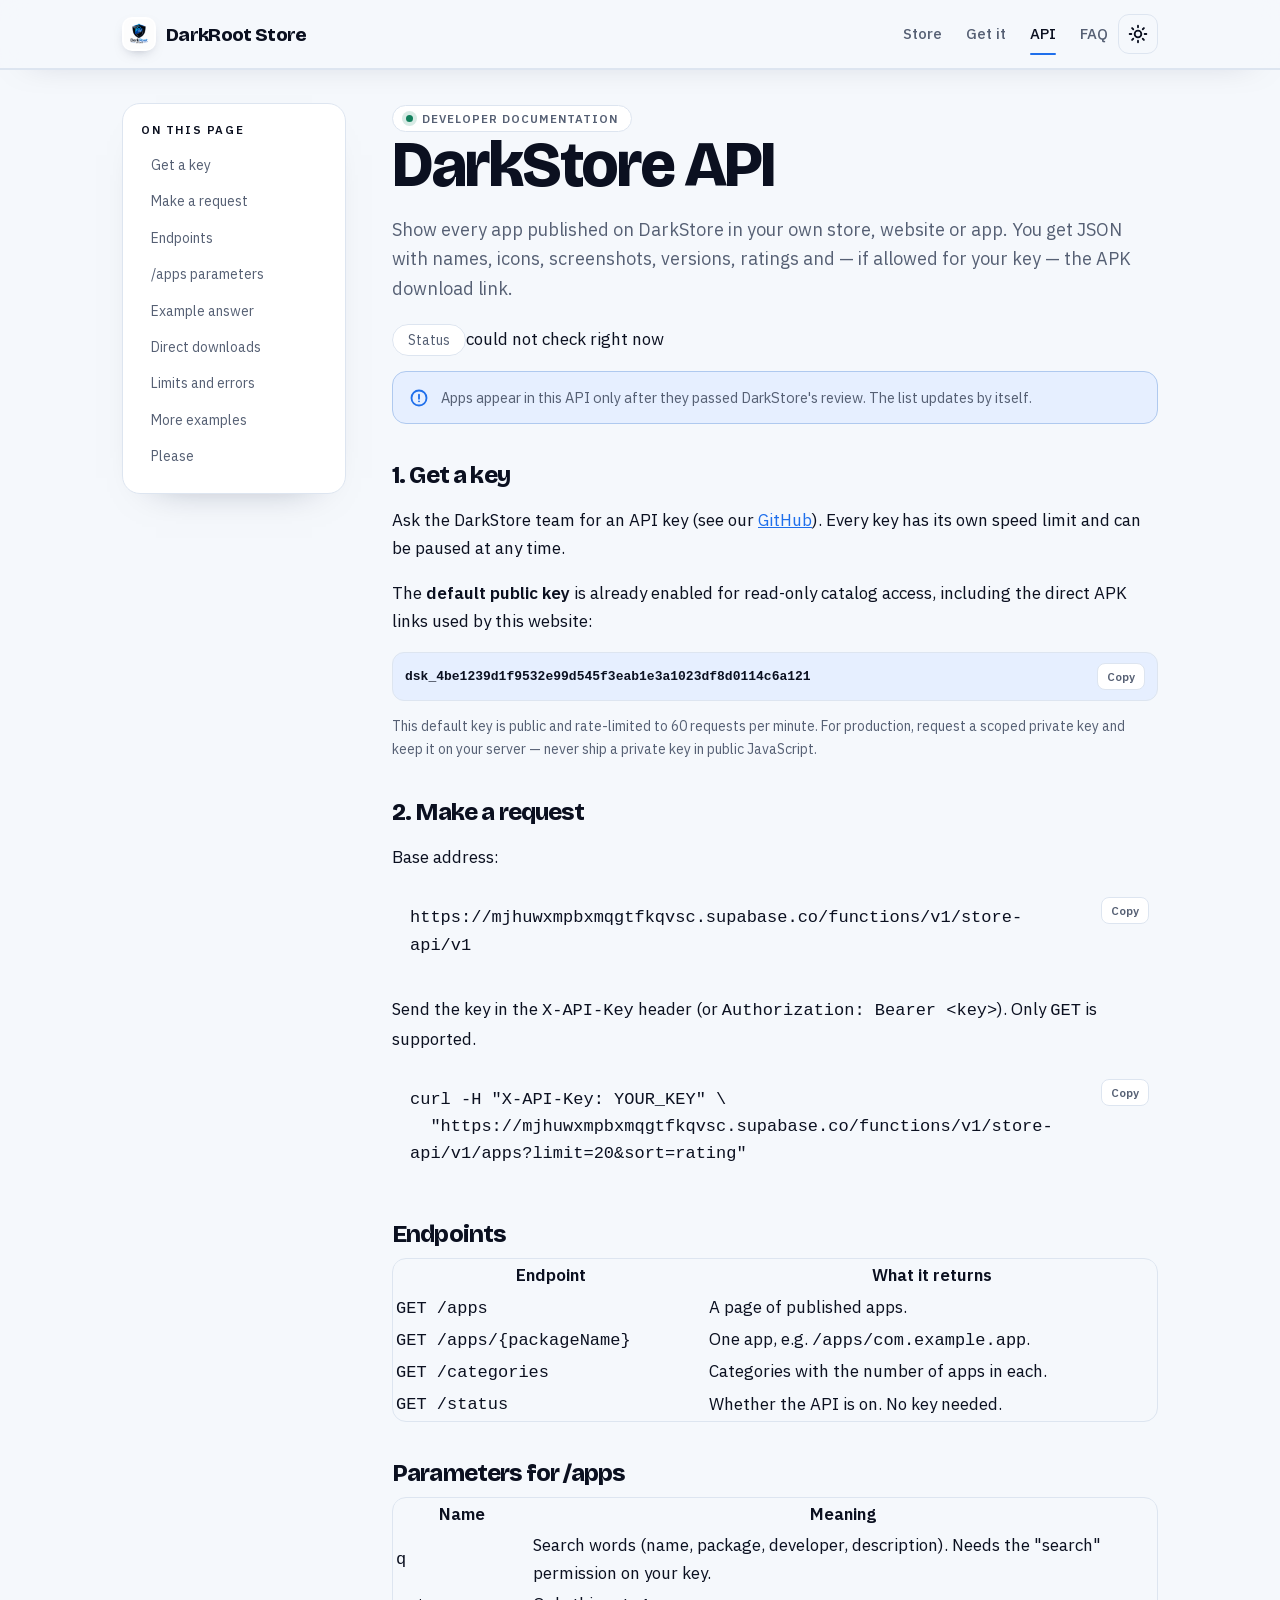
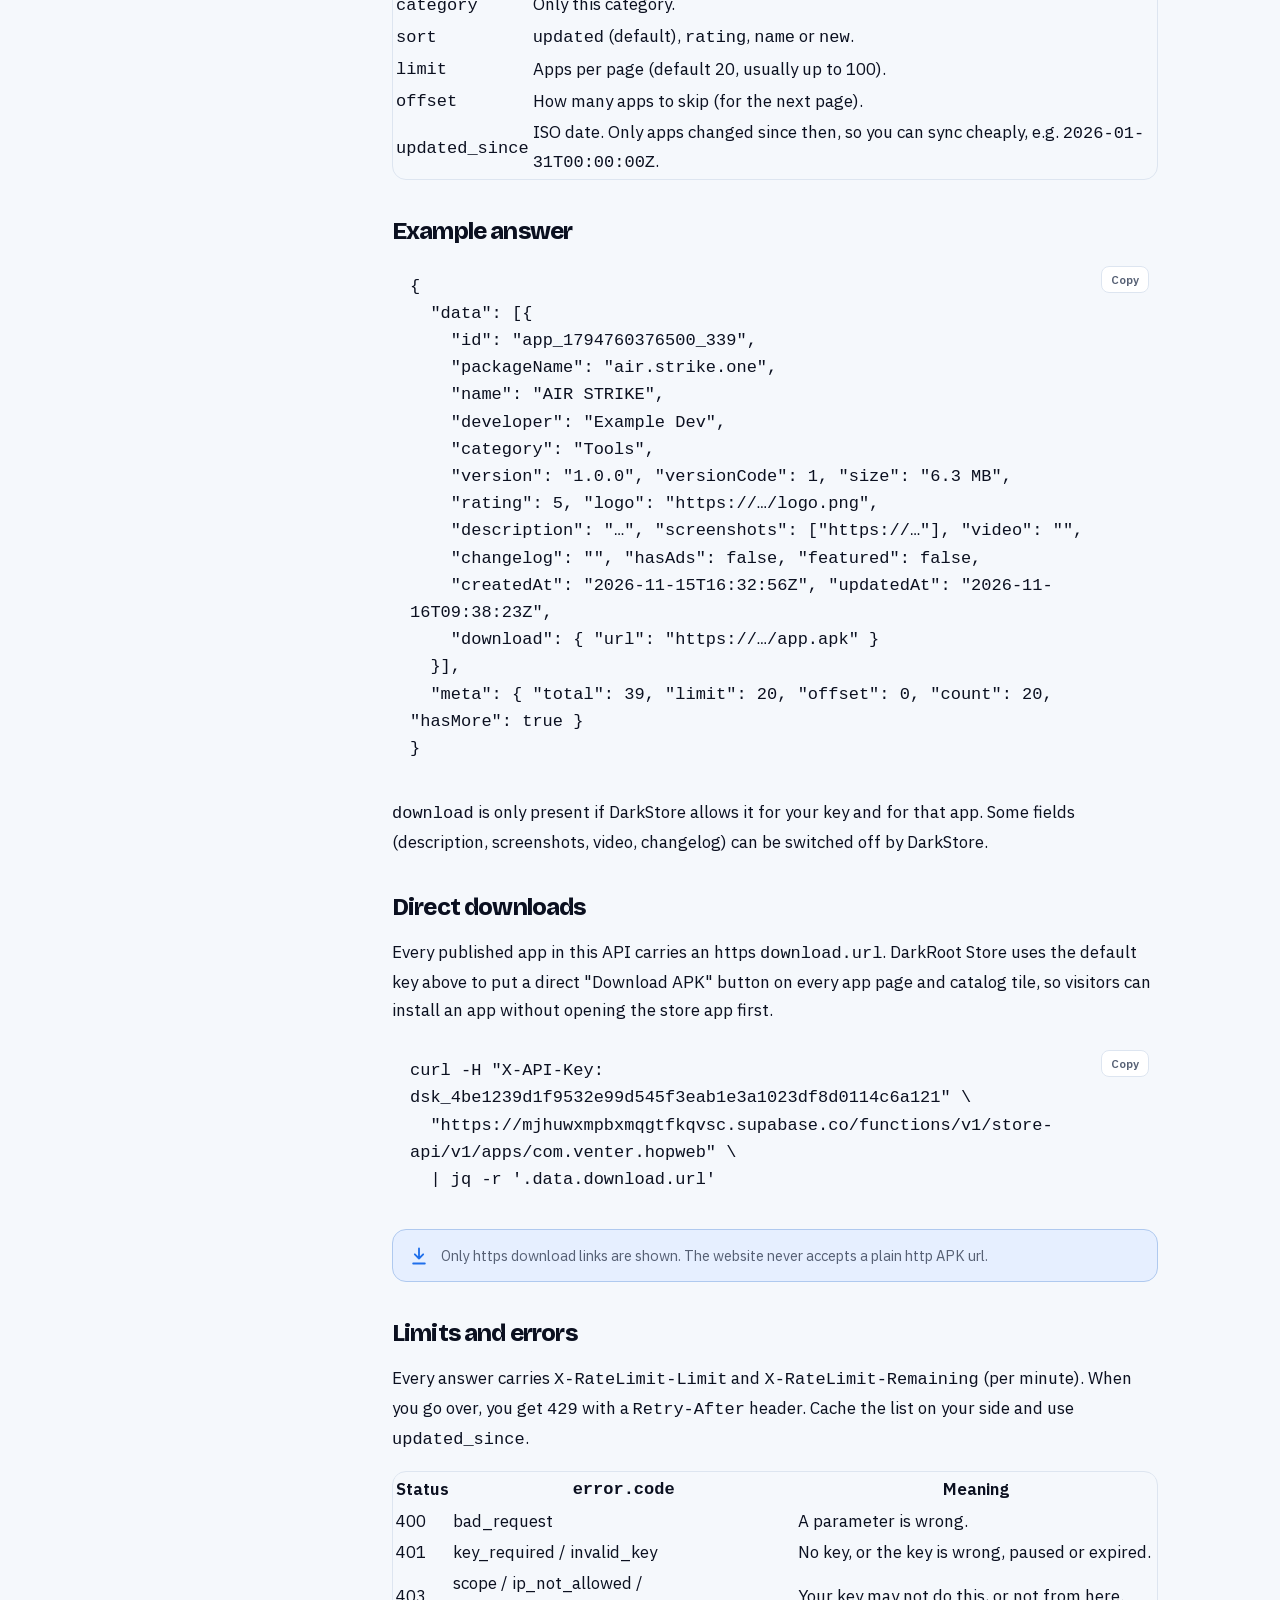
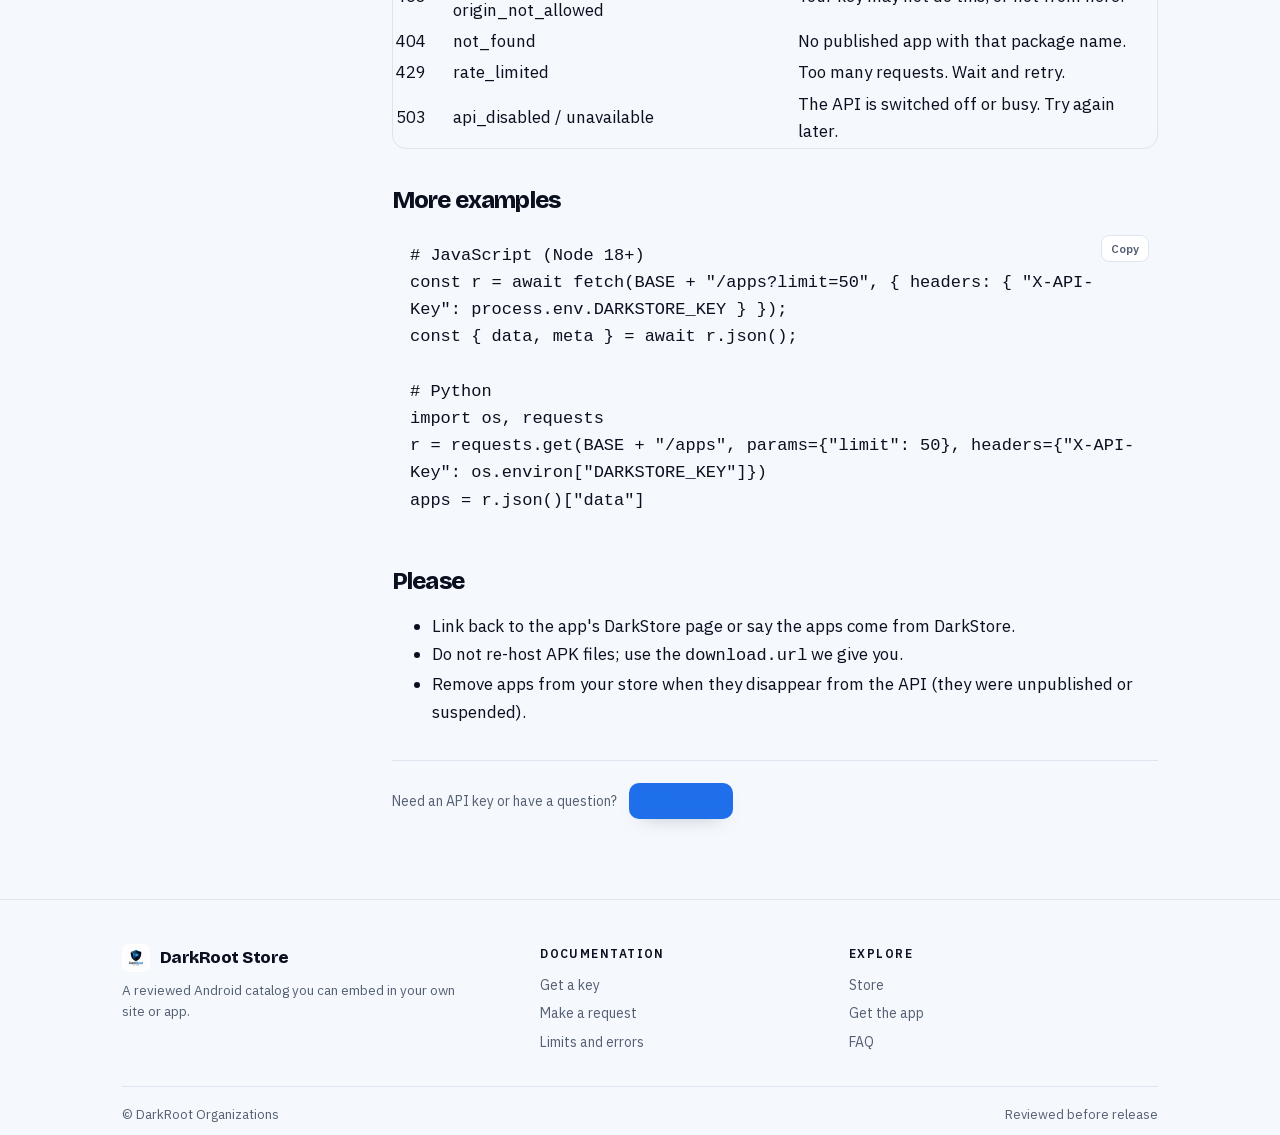
==== commit dca326ad: "Add direct APK downloads from website and show default API key" ====
--- a/api.html
+++ b/api.html
@@ -23,7 +23,7 @@
 <main class="wrap" id="main"><div class="docs">
   <aside class="docnav" aria-label="On this page">
     <h4>On this page</h4>
-    <a href="#key">Get a key</a><a href="#request">Make a request</a><a href="#endpoints">Endpoints</a><a href="#params">/apps parameters</a><a href="#answer">Example answer</a><a href="#errors">Limits and errors</a><a href="#examples">More examples</a><a href="#please">Please</a>
+    <a href="#key">Get a key</a><a href="#request">Make a request</a><a href="#endpoints">Endpoints</a><a href="#params">/apps parameters</a><a href="#answer">Example answer</a><a href="#downloads">Direct downloads</a><a href="#errors">Limits and errors</a><a href="#examples">More examples</a><a href="#please">Please</a>
   </aside>
   <div class="doc">
     <span class="eyebrow"><i aria-hidden="true"></i>Developer documentation</span>
@@ -33,7 +33,10 @@
     <div class="callout"><svg class="ico-s" viewBox="0 0 24 24"><circle cx="12" cy="12" r="9"/><path d="M12 8v5m0 3h.01"/></svg><span>Apps appear in this API only after they passed DarkStore's review. The list updates by itself.</span></div>
 
     <h2 id="key">1. Get a key</h2>
-    <p>Ask the DarkStore team for an API key (see our <a href="https://github.com/darkrootiding-hub" rel="noopener">GitHub</a>). Every key has its own speed limit and can be paused at any time. Keep it secret: call the API from your server, not from public JavaScript.</p>
+    <p>Ask the DarkStore team for an API key (see our <a href="https://github.com/darkrootiding-hub" rel="noopener">GitHub</a>). Every key has its own speed limit and can be paused at any time.</p>
+    <p>The <strong>default public key</strong> is already enabled for read-only catalog access, including the direct APK links used by this website:</p>
+    <div class="keybox"><code id="apikey">dsk_4be1239d1f9532e99d545f3eab1e3a1023df8d0114c6a121</code><button class="copy-code" id="keycopy" type="button">Copy</button></div>
+    <p class="small muted">This default key is public and rate-limited to 60 requests per minute. For production, request a scoped private key and keep it on your server — never ship a private key in public JavaScript.</p>
 
     <h2 id="request">2. Make a request</h2>
     <p>Base address:</p>
@@ -80,6 +83,13 @@
   "meta": { "total": 39, "limit": 20, "offset": 0, "count": 20, "hasMore": true }
 }</code></pre>
     <p><code>download</code> is only present if DarkStore allows it for your key and for that app. Some fields (description, screenshots, video, changelog) can be switched off by DarkStore.</p>
+
+    <h2 id="downloads">Direct downloads</h2>
+    <p>Every published app in this API carries an https <code>download.url</code>. DarkRoot Store uses the default key above to put a direct "Download APK" button on every app page and catalog tile, so visitors can install an app without opening the store app first.</p>
+<pre><code>curl -H "X-API-Key: dsk_4be1239d1f9532e99d545f3eab1e3a1023df8d0114c6a121" \
+  "https://mjhuwxmpbxmqgtfkqvsc.supabase.co/functions/v1/store-api/v1/apps/com.venter.hopweb" \
+  | jq -r '.data.download.url'</code></pre>
+    <div class="callout"><svg class="ico-s" viewBox="0 0 24 24"><path d="M12 3v12m0 0l-5-5m5 5l5-5M5 21h14"/></svg><span>Only https download links are shown. The website never accepts a plain http APK url.</span></div>
 
     <h2 id="errors">Limits and errors</h2>
     <p>Every answer carries <code>X-RateLimit-Limit</code> and <code>X-RateLimit-Remaining</code> (per minute). When you go over, you get <code>429</code> with a <code>Retry-After</code> header. Cache the list on your side and use <code>updated_since</code>.</p>
@@ -142,6 +152,11 @@
     });
     pre.appendChild(btn);
   });
+
+  var kc = document.getElementById("keycopy"), k = document.getElementById("apikey");
+  if (kc && k) kc.addEventListener("click", function () {
+    DS.copy(k.textContent.trim()).then(function () { kc.textContent = "Copied"; setTimeout(function () { kc.textContent = "Copy"; }, 1600); });
+  });
 })();
 </script>
 </body></html>
--- a/site.css
+++ b/site.css
@@ -276,8 +276,8 @@
 .doc a{color:var(--blue)}
 .doc .callout{display:flex;gap:12px;align-items:flex-start;border:1px solid color-mix(in srgb,var(--blue) 24%,var(--line));background:var(--soft);border-radius:14px;padding:14px 16px;margin:18px 0;color:var(--steel);font-size:14.5px}
 .doc .callout svg{flex:none;color:var(--blue);margin-top:2px}
-.doc pre{position:relative;padding:16px 18px;margin:12px 0 20px;line-height:1.6}
-.doc pre code{padding-right:74px}
+.doc pre{position:relative;padding:16px 18px;margin:12px 0 20px;line-height:1.6;overflow:auto;max-width:100%}
+.doc pre code{padding-right:74px;white-space:pre-wrap;overflow-wrap:anywhere}
 .copy-code{position:absolute;top:9px;right:9px;border:1px solid var(--line);background:var(--plate);color:var(--steel);border-radius:8px;padding:5px 9px;font:600 11.5px var(--body);cursor:pointer}
 .copy-code:hover{border-color:var(--blue);color:var(--blue)}
 .table-wrap{overflow-x:auto;border:1px solid var(--line);border-radius:14px;margin:10px 0 20px}
@@ -302,3 +302,19 @@
 }
 @media(max-width:520px){.footer-grid{grid-template-columns:1fr}.footer-grid .f-end{text-align:left}}
 @media(prefers-reduced-motion:reduce){.store:hover,.tile:hover,.shots img{transform:none}}
+
+/* direct APK downloads from the published catalog */
+.tile{padding:12px 12px 12px 14px;gap:10px}
+.tile-main{display:flex;gap:13px;align-items:center;flex:1;min-width:0;text-decoration:none}
+.tile-main>div{min-width:0;flex:1}
+.tile-dl{flex:none;width:38px;height:38px;display:grid;place-items:center;border-radius:11px;border:1px solid var(--line);background:var(--paper);color:var(--blue);text-decoration:none;font:700 19px/1 var(--body);transition:background .15s,color .15s,border-color .15s,transform .15s}
+.tile-dl:hover{background:var(--blue);color:var(--blue-ink);border-color:var(--blue);transform:translateY(-1px)}
+.tile-dl.busy,.tile-dl[aria-disabled=true]{opacity:.45;pointer-events:none}
+.tile.sk-t .tile-dl{display:none}
+#apkdl,#fbDl{flex:1;min-width:160px}
+.btn.busy{opacity:.65;pointer-events:none}
+.keybox{display:flex;align-items:center;gap:10px;flex-wrap:wrap;background:var(--soft);border:1px solid var(--line);border-radius:12px;padding:10px 12px;margin:12px 0}
+.keybox code{font:600 13px/1.5 ui-monospace,SFMono-Regular,Menlo,monospace;color:var(--ink);overflow-wrap:anywhere;flex:1;min-width:0}
+.keybox .copy-code{position:static;flex:none}
+.doc .callout strong{color:var(--ink)}
+@media(max-width:480px){.tile-dl{width:34px;height:34px}.tile-main{gap:10px}}
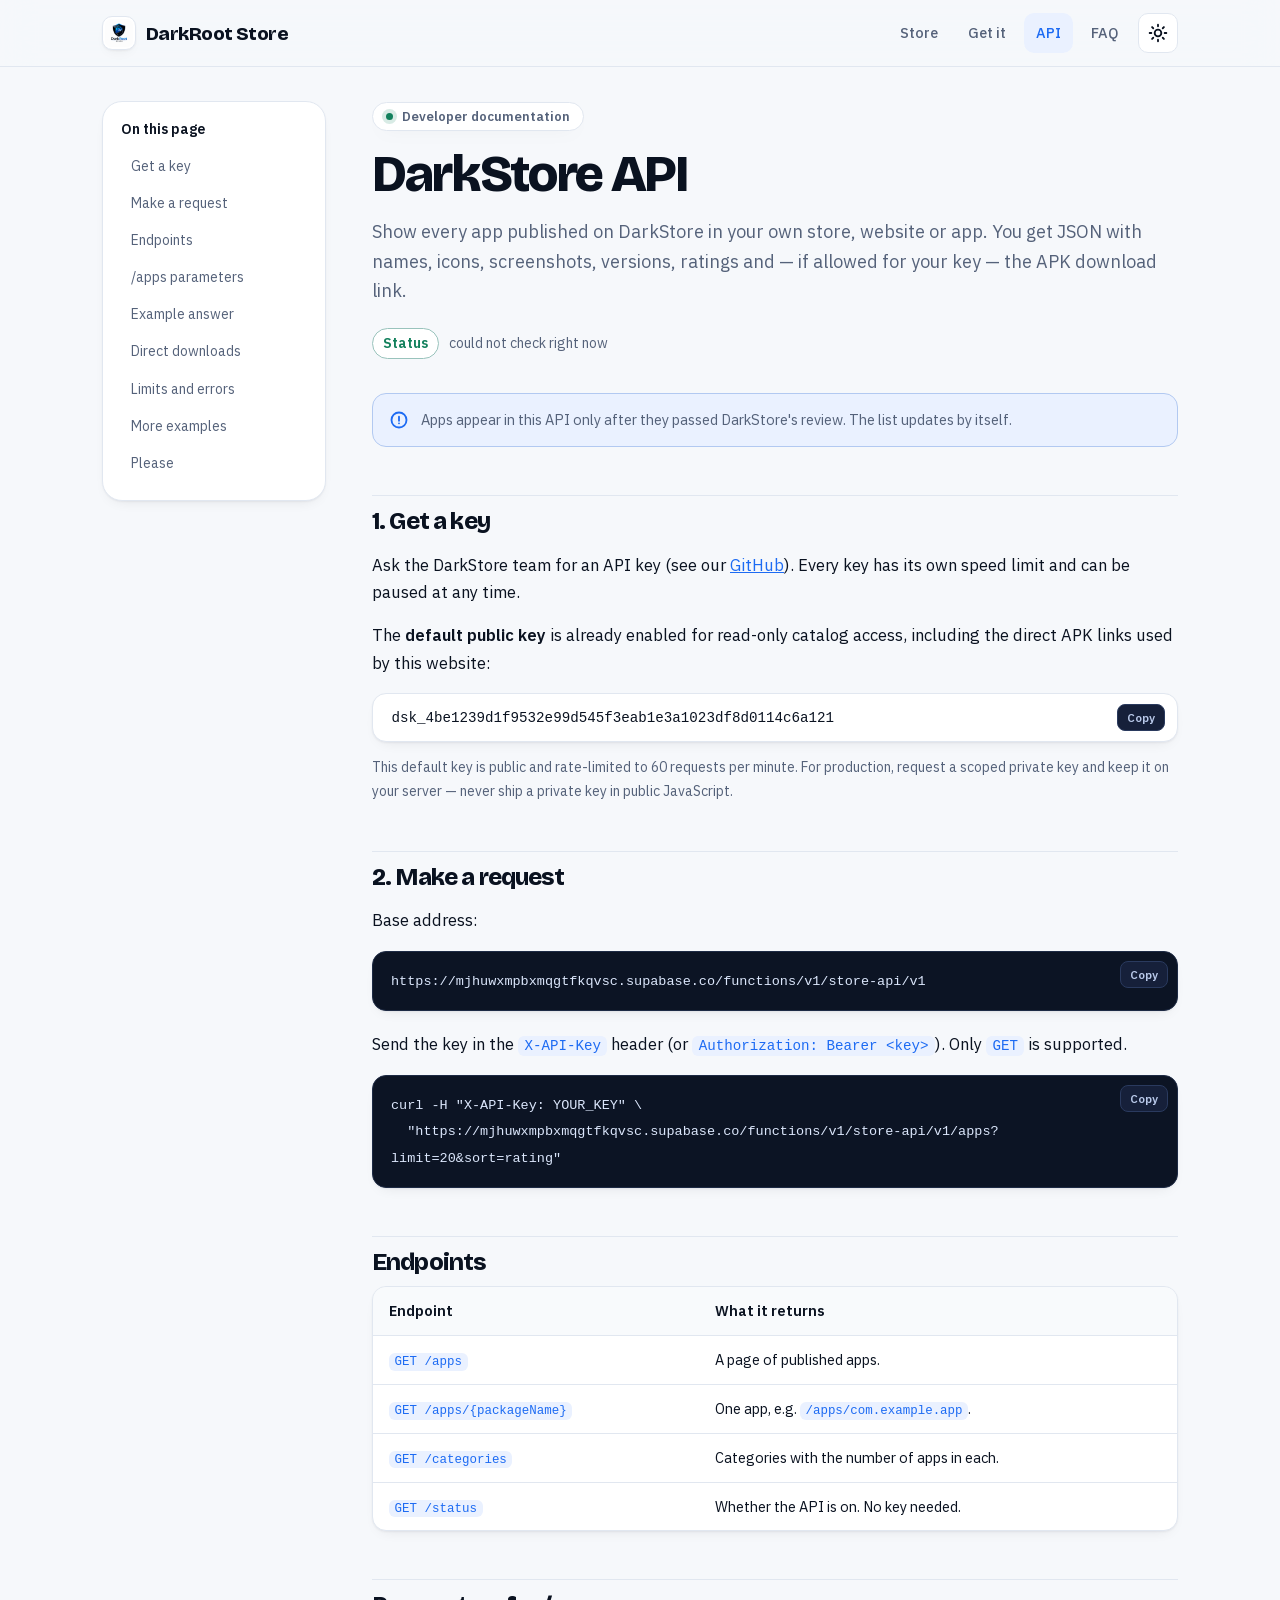
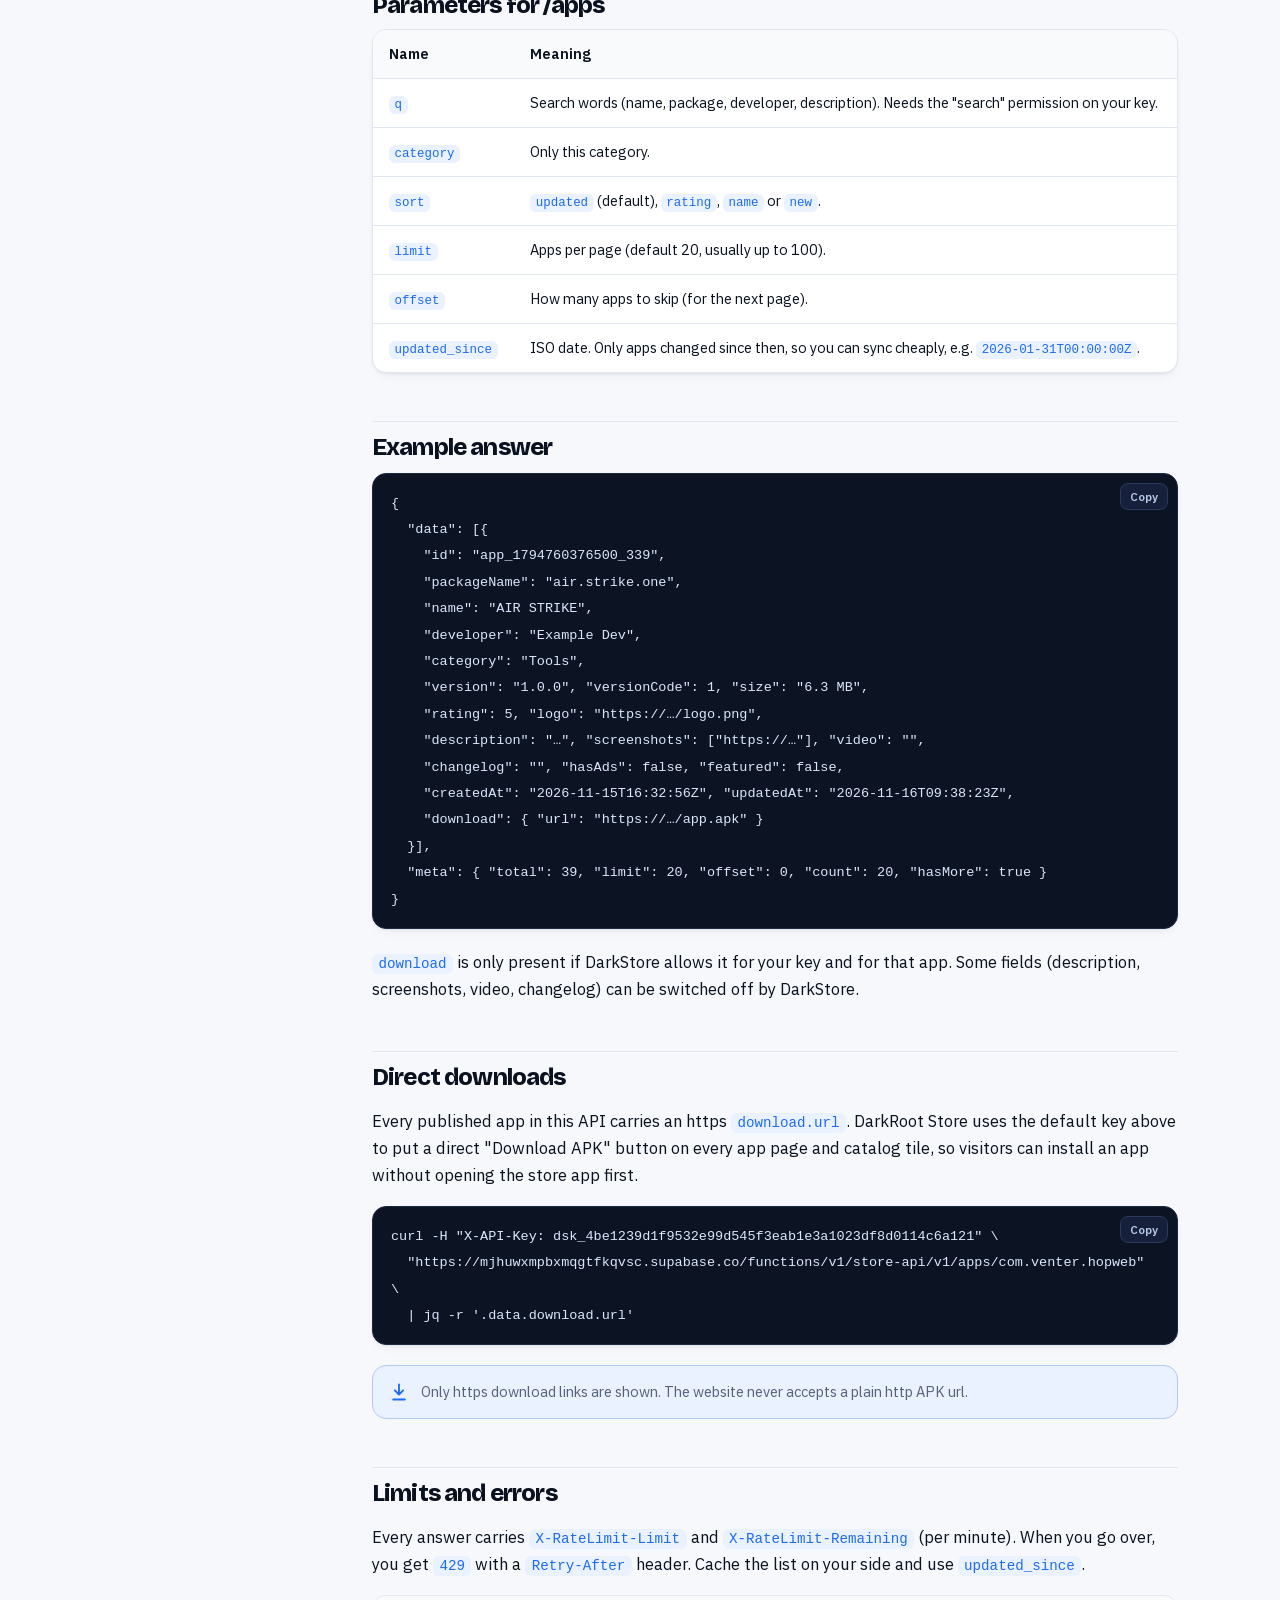
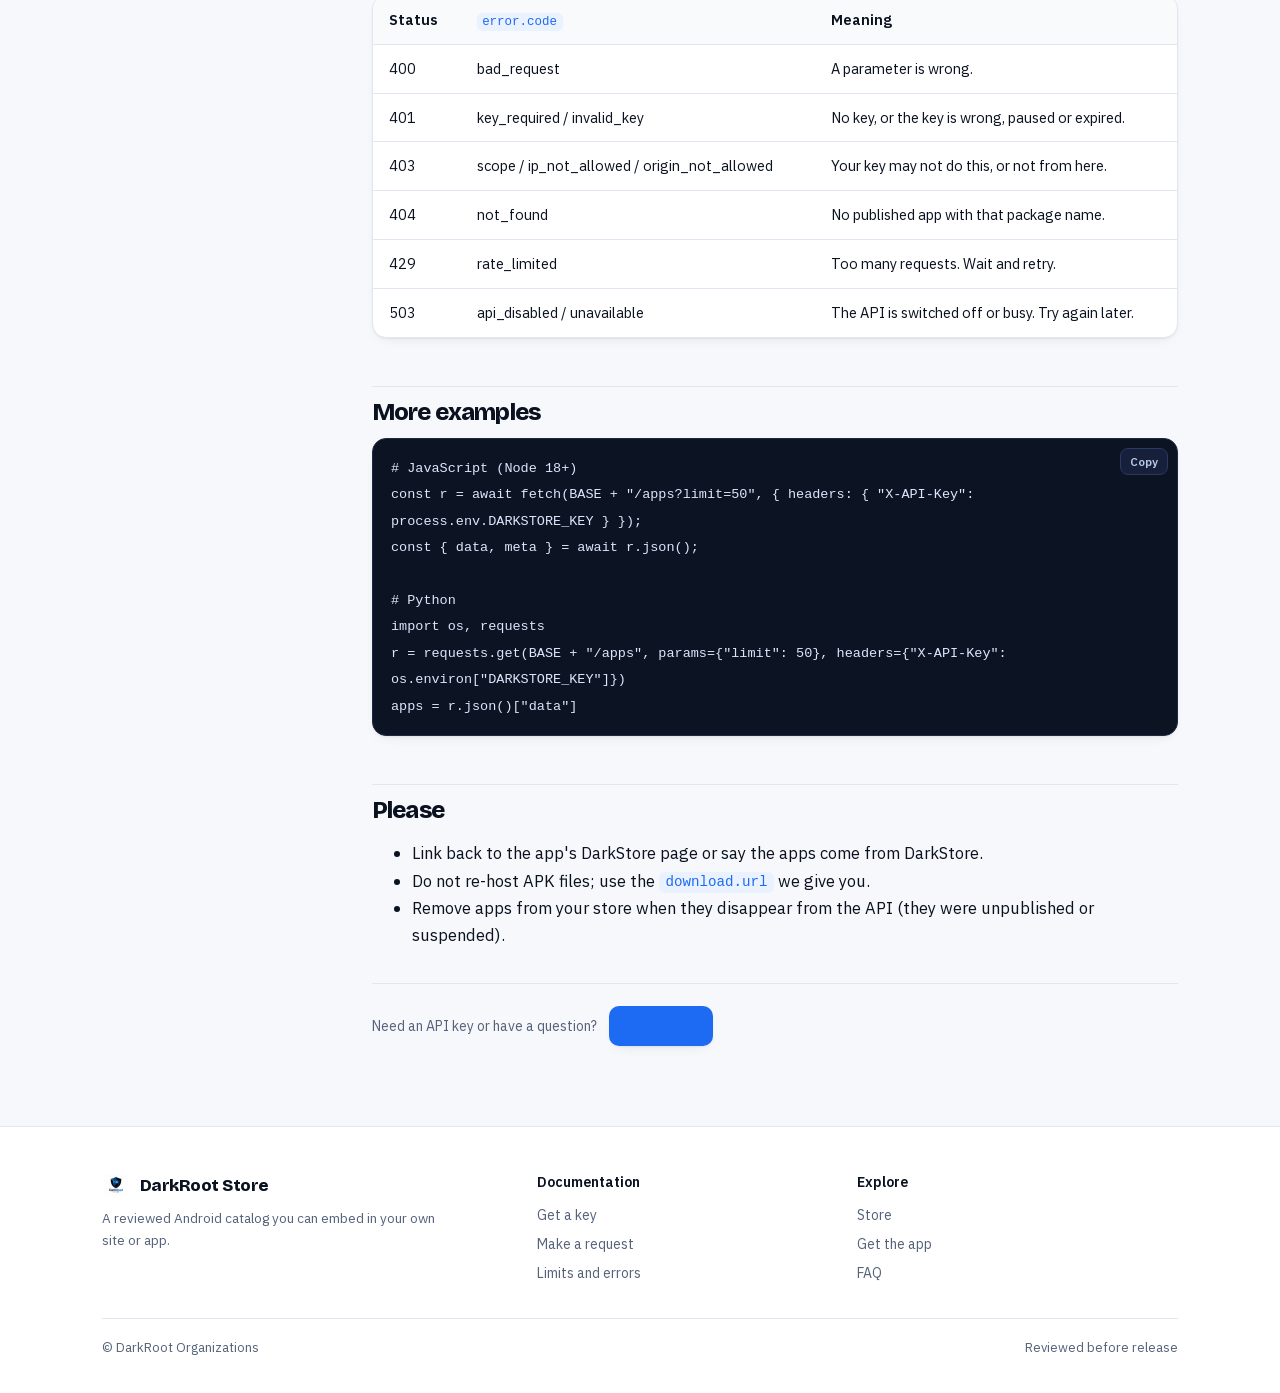
==== commit 2dda5792: "Polish website mobile UI: backdrop menu, responsive layout and professional theme layer" ====
--- a/api.html
+++ b/api.html
@@ -8,7 +8,7 @@
 <script>try{var t=localStorage.getItem("ds_theme");if(t)document.documentElement.setAttribute("data-theme",t)}catch(e){}</script>
 <link rel="preload" href="assets/fonts/bricolage-grotesque-latin.woff2" as="font" type="font/woff2" crossorigin>
 <link rel="preload" href="assets/fonts/ibm-plex-sans-latin.woff2" as="font" type="font/woff2" crossorigin>
-<link rel="stylesheet" href="site.css">
+<link rel="stylesheet" href="site.css"><link rel="stylesheet" href="theme.css">
 </head><body>
 <a class="skip" href="#main">Skip to content</a>
 <header class="nav"><div class="wrap">
--- a/site.css
+++ b/site.css
@@ -318,3 +318,316 @@
 .keybox .copy-code{position:static;flex:none}
 .doc .callout strong{color:var(--ink)}
 @media(max-width:480px){.tile-dl{width:34px;height:34px}.tile-main{gap:10px}}
+
+
+/* =============================================================
+   MOBILE UI IMPROVEMENTS — appended after line 320
+   ============================================================= */
+
+/* ── Global touch feedback ── */
+@media(hover:none){
+  .btn:active{transform:scale(.97);opacity:.88}
+  .tile:active{transform:scale(.98);border-color:var(--blue)}
+  .pill:active{background:var(--soft);border-color:var(--blue)}
+  .iconbtn:active{background:var(--soft)}
+  .store:active{transform:scale(.99)}
+  details summary:active{color:var(--blue)}
+  .row:active{background:var(--soft)}
+  .tile-dl:active{background:var(--blue);color:var(--blue-ink);border-color:var(--blue)}
+}
+
+/* ── Hamburger menu: animated icon + backdrop + smooth slide ── */
+#menuBtn{position:relative;z-index:22}
+#menuBtn .ico-s path{transition:d .22s ease,opacity .22s ease,transform .22s ease;transform-origin:center}
+
+/* Menu open states */
+.menu{
+  transform-origin:top center;
+  transition:opacity .22s ease, transform .22s ease, visibility .22s;
+  visibility:hidden;opacity:0;transform:translateY(-8px) scaleY(.97);
+}
+.menu.open{visibility:visible;opacity:1;transform:translateY(0) scaleY(1)}
+
+/* Backdrop */
+#menuBackdrop{
+  display:none;position:fixed;inset:0;z-index:19;
+  background:rgba(0,0,0,.38);
+  backdrop-filter:blur(2px);-webkit-backdrop-filter:blur(2px);
+  opacity:0;transition:opacity .22s ease;
+}
+#menuBackdrop.show{opacity:1}
+
+/* ── Navigation improvements on mobile ── */
+@media(max-width:820px){
+  .nav .wrap{height:62px;gap:6px}
+  #menuBtn{display:grid}
+
+  .menu{
+    display:flex; /* always rendered, controlled by visibility/opacity */
+    position:fixed;top:62px;left:0;right:0;
+    flex-direction:column;align-items:stretch;gap:0;
+    background:color-mix(in srgb,var(--paper) 96%,transparent);
+    backdrop-filter:blur(18px);-webkit-backdrop-filter:blur(18px);
+    border-bottom:1px solid var(--line);
+    padding:8px 22px 18px;
+    z-index:21;
+    box-shadow:0 20px 40px -20px var(--shadow);
+  }
+  .menu.open{display:flex}
+
+  .menu a.l{
+    padding:14px 0;
+    font-size:17px;
+    font-weight:600;
+    border-bottom:1px solid var(--line);
+    color:var(--ink);
+    min-height:48px;
+    display:flex;align-items:center;
+  }
+  .menu a.l:last-child{border-bottom:none}
+  .menu a.l::after{display:none} /* hide desktop underline animation */
+  .menu a.l:active{color:var(--blue);padding-left:4px}
+
+  #menuBackdrop{display:block}
+
+  /* Hamburger → X animation via aria-expanded */
+  #menuBtn[aria-expanded="true"] .ico-s{stroke:var(--blue)}
+}
+
+/* ── Hero section: mobile stacking ── */
+@media(max-width:820px){
+  .hero{
+    grid-template-columns:1fr;
+    gap:0;
+    padding-top:28px;
+    padding-bottom:40px;
+    border-radius:0;
+    background:none;
+    text-align:center;
+  }
+  .hero > div:first-child{order:1}
+  .hero .phone{order:2;margin:28px auto 0;width:min(300px,86vw)}
+
+  .hero h1{font-size:clamp(32px,8vw,52px);margin-top:14px}
+  .hero .lede{font-size:17px;margin:14px auto 20px;max-width:28em}
+  .hero .cta{justify-content:center}
+  .hero .facts{justify-content:center}
+  .eyebrow{font-size:11px}
+}
+
+/* ── Store grid: 1-col on small phones, more spacious ── */
+@media(max-width:820px){
+  .grid{grid-template-columns:repeat(auto-fill,minmax(220px,1fr));gap:12px}
+}
+@media(max-width:480px){
+  .grid{grid-template-columns:1fr;gap:10px}
+  .tile{padding:14px;gap:12px;border-radius:14px}
+  .tile b{font-size:15px}
+  .tile small{font-size:12.5px}
+  .tile-dl{width:40px;height:40px;border-radius:12px}
+}
+
+/* ── Category chipbar: polished pill bar ── */
+.chipbar{
+  padding:4px 0 16px;
+  scroll-padding-left:4px;
+  -webkit-overflow-scrolling:touch;
+}
+.pill{
+  padding:8px 18px;
+  font-size:14px;
+  font-weight:600;
+  border-radius:99px;
+  min-height:36px;
+  display:inline-flex;align-items:center;
+}
+@media(max-width:820px){
+  .chipbar{margin:0 -22px;padding:4px 22px 16px}
+}
+
+/* ── Search bar: full width on mobile ── */
+@media(max-width:820px){
+  .tools{gap:10px}
+  .search{flex:1 1 100%;max-width:100%}
+  .search input{height:50px;font-size:16px} /* 16px prevents iOS zoom */
+  select{height:50px;font-size:16px}
+}
+
+/* ── Steps section: improved vertical connector ── */
+@media(max-width:820px){
+  .steps{gap:0}
+  .steps li{
+    padding:0 0 32px 60px;
+    position:relative;
+  }
+  .steps li::before{
+    width:38px;height:38px;font-size:16px;
+    box-shadow:0 0 0 6px var(--paper),0 8px 18px -9px var(--blue);
+  }
+  .steps li:not(:last-child)::after{
+    top:38px;left:18px;right:auto;
+    width:2px;height:calc(100% - 10px);
+    background:linear-gradient(to bottom,var(--blue),var(--line));
+  }
+  .steps li:last-child{padding-bottom:0}
+  .steps h3{margin-bottom:4px}
+}
+
+/* ── Features (dl.feat): single column, left accent ── */
+@media(max-width:820px){
+  dl.feat{grid-template-columns:1fr;gap:0}
+  dl.feat>div{padding:16px 0 16px 32px}
+  dl.feat>div::before{top:22px}
+  dt{font-size:16px}
+  dd{font-size:15px}
+}
+
+/* ── Store cards: stacked nicely on mobile ── */
+@media(max-width:820px){
+  .stores{grid-template-columns:1fr;gap:12px}
+  .store{padding:20px 18px 18px;border-radius:16px}
+  .store.primary{order:-1} /* primary card always first */
+  .store .tag{top:18px;right:16px}
+}
+
+/* ── FAQ: bigger tap targets ── */
+@media(max-width:820px){
+  details{padding:0;border-radius:14px;margin-bottom:8px}
+  summary{padding:16px 18px;min-height:54px;font-size:16px;border-radius:14px}
+  details[open] summary{border-radius:14px 14px 0 0}
+  details p{padding:0 18px 16px;margin-top:0}
+}
+
+/* ── Dock (sticky download bar): glassmorphism ── */
+.dock{
+  left:0;right:0;bottom:0;
+  border-radius:0;
+  padding:12px 16px calc(12px + env(safe-area-inset-bottom));
+  background:color-mix(in srgb,var(--paper) 72%,transparent);
+  backdrop-filter:blur(20px) saturate(1.4);
+  -webkit-backdrop-filter:blur(20px) saturate(1.4);
+  border-top:1px solid var(--line);
+  box-shadow:0 -8px 32px -8px var(--shadow);
+  transform:translateY(110%);
+  transition:transform .28s cubic-bezier(.22,1,.36,1);
+}
+.dock.show{transform:translateY(0)}
+.dock .btn{
+  width:100%;
+  font-size:17px;
+  padding:15px 22px;
+  border-radius:14px;
+  box-shadow:0 10px 24px -12px var(--blue);
+}
+body.has-dock{padding-bottom:calc(80px + env(safe-area-inset-bottom))}
+
+/* ── Footer: clean mobile grid ── */
+@media(max-width:520px){
+  .footer-grid{grid-template-columns:1fr;gap:20px}
+  .footer-grid .f-end{text-align:left;border-top:1px solid var(--line);padding-top:14px}
+  .footer-bottom{flex-direction:column;gap:6px;text-align:center}
+  footer{padding:32px 0 24px}
+}
+
+/* ── Typography: better mobile scaling ── */
+@media(max-width:820px){
+  body{font-size:16px;line-height:1.65}
+  h2{font-size:clamp(22px,5.5vw,34px);margin-bottom:8px}
+  h3{font-size:17px}
+  section{padding:48px 0}
+  .sub{font-size:15px;margin-bottom:22px}
+  .lede{font-size:17px}
+}
+@media(max-width:480px){
+  body{font-size:15.5px}
+  section{padding:38px 0}
+  h1{font-size:clamp(28px,8.5vw,44px)}
+  .wrap{padding:0 16px}
+}
+
+/* ── App detail page (app.html): better mobile layout ── */
+@media(max-width:820px){
+  .ahead{
+    flex-wrap:wrap;
+    gap:16px;
+    padding:20px;
+    border-radius:16px;
+  }
+  .ahead h1{font-size:clamp(22px,5.5vw,36px)}
+  .ic.xl{width:80px;height:80px;border-radius:20px;font-size:32px;flex:none}
+  .ahead > div{flex:1;min-width:0}
+  .acts{gap:8px}
+  .acts .btn{flex:1;min-width:0;font-size:15px;padding:12px 14px}
+  .shots img{height:220px}
+  .page2{gap:22px;padding:20px 0 50px}
+  .side{border-radius:14px;padding:16px}
+  .crumb{margin:18px 0 0;font-size:14px}
+}
+@media(max-width:480px){
+  .ahead{padding:16px;gap:12px}
+  .ic.xl{width:68px;height:68px;border-radius:16px;font-size:28px}
+  .ahead h1{font-size:clamp(20px,6vw,30px)}
+  .shots img{height:190px}
+  .acts{flex-direction:column;gap:8px}
+  .acts .btn{width:100%}
+  .chips{gap:5px}
+  .chip{font-size:12px;padding:4px 10px}
+}
+
+/* ── Very small phones (375px and below) ── */
+@media(max-width:375px){
+  body{font-size:15px}
+  .wrap{padding:0 14px}
+  h1{font-size:clamp(26px,8vw,36px);letter-spacing:-.04em}
+  h2{font-size:clamp(20px,6vw,28px)}
+  .btn{font-size:15px;padding:12px 18px;border-radius:11px}
+  .btn.sm{padding:9px 13px;font-size:13.5px}
+  .hero .cta{flex-direction:column;width:100%}
+  .hero .cta .btn{width:100%;justify-content:center}
+  .phone{width:92vw}
+  .dock .btn{font-size:16px;padding:14px 18px}
+  .tile{padding:12px}
+  .tile b{font-size:14.5px}
+  details summary{font-size:15px}
+  .store{padding:16px}
+  .store .logo{width:44px;height:44px;border-radius:12px;font-size:20px}
+  .footer-grid{gap:16px}
+  .ahead{flex-direction:column;align-items:flex-start}
+  .ic.xl{width:62px;height:62px;font-size:24px}
+  .shots img{height:170px}
+}
+
+/* ── Invite page refinements ── */
+@media(max-width:480px){
+  .invite-card{padding:22px 16px 20px;border-radius:20px}
+  .code-row .code{font-size:15px;letter-spacing:.08em}
+  .hero-dl{padding:14px 16px;font-size:16px}
+  .trust{gap:6px}
+  .trust span{font-size:11.5px;padding:5px 9px}
+  .invite-card .how{padding:12px 14px 12px 32px;font-size:14.5px}
+}
+
+/* ── Misc: iconbtn larger on mobile for touch ── */
+@media(max-width:820px){
+  .iconbtn{width:44px;height:44px}
+  .more .btn{width:100%;max-width:360px}
+}
+
+/* ── Backdrop: shown when menu has .open (CSS-driven, no JS changes needed) ── */
+@media(max-width:820px){
+  #menuBackdrop{display:block}
+  .menu.open ~ #menuBackdrop,
+  #menuBackdrop:has(~ .menu.open){ /* future-proof */ }
+  /* Backdrop controlled by JS-toggled class via adjacent sibling or body class */
+  /* Use :has on nav for broader support */
+  header:has(.menu.open) ~ #menuBackdrop,
+  #menuBackdrop.show{opacity:1;pointer-events:auto}
+}
+
+/* Fallback: backdrop visibility controlled by JS aria-expanded mirroring */
+@media(max-width:820px){
+  /* When menuBtn is expanded, show backdrop. Pure CSS via :has */
+  header:has(#menuBtn[aria-expanded="true"]) ~ #menuBackdrop{
+    opacity:1;pointer-events:auto
+  }
+}
--- a/theme.css
+++ b/theme.css
@@ -0,0 +1,92 @@
+/* DarkRoot Store: professional UI layer. Loads after site.css on every page (home, app, API, invite). */
+:root{--paper:#f6f8fb;--plate:#fff;--ink:#0a1220;--steel:#55627a;--line:#e1e7f0;--blue:#1d6bf3;--soft:#eaf1ff;--r-s:10px;--r-m:14px;--r-l:20px;
+--sh-1:0 1px 2px rgba(10,18,32,.05),0 6px 16px -10px rgba(10,18,32,.16);--sh-2:0 2px 4px rgba(10,18,32,.05),0 22px 44px -26px rgba(10,18,32,.3);--code:#0c1424;--code-ink:#dbe6fb}
+:root[data-theme=dark]{--paper:#070a11;--plate:#0e141e;--ink:#eef2fa;--steel:#97a3b8;--line:#1b2434;--blue:#4b93ff;--soft:#0e1b33;--sh-1:0 1px 2px rgba(0,0,0,.4);--sh-2:0 24px 50px -28px #000;--code:#060a12}
+@media(prefers-color-scheme:dark){:root:not([data-theme=light]){--paper:#070a11;--plate:#0e141e;--ink:#eef2fa;--steel:#97a3b8;--line:#1b2434;--blue:#4b93ff;--soft:#0e1b33;--sh-1:0 1px 2px rgba(0,0,0,.4);--sh-2:0 24px 50px -28px #000;--code:#060a12}}
+body{font-size:16.5px;line-height:1.65;text-rendering:optimizeLegibility}
+.wrap{max-width:1120px}
+
+/* header */
+.nav{background:color-mix(in srgb,var(--paper) 82%,transparent);backdrop-filter:saturate(1.6) blur(16px);-webkit-backdrop-filter:saturate(1.6) blur(16px);box-shadow:none}
+.nav .wrap{height:66px}
+.menu{gap:6px}.menu a.l{padding:8px 12px;border-radius:var(--r-s);font-size:14.5px}
+.menu a.l::after{display:none}.menu a.l:hover{background:var(--soft);color:var(--ink)}.menu a.l[aria-current]{background:var(--soft);color:var(--blue)}
+.brand{letter-spacing:-.03em}.brand img{box-shadow:var(--sh-1);border:1px solid var(--line)}
+
+/* buttons and inputs: one height, one radius */
+.btn{border-radius:var(--r-m);min-height:48px;padding:12px 22px;font-weight:600;box-shadow:var(--sh-1)}
+.btn.sm{min-height:40px;padding:8px 16px;border-radius:var(--r-s)}
+.btn:hover{transform:translateY(-1px)}.btn:active{transform:none}
+.btn.ghost{background:var(--plate);border:1px solid var(--line)}.btn.ghost:hover{border-color:var(--blue);color:var(--blue)}
+.iconbtn{border-radius:var(--r-s);background:var(--plate)}
+.search input,select{border:1px solid var(--line);border-radius:var(--r-m);height:48px;box-shadow:var(--sh-1)}
+.search input:focus,select:focus{border-color:var(--blue);box-shadow:0 0 0 4px color-mix(in srgb,var(--blue) 18%,transparent)}
+
+/* section headings: sentence case, no shouting labels */
+h2[data-eyebrow]::before{text-transform:none;letter-spacing:0;font:600 14px/1 var(--body);margin-bottom:12px}
+.eyebrow,.invite-badge{text-transform:none;letter-spacing:0;font-size:13px;font-weight:600}
+.footer-grid h4,.docnav h4{text-transform:none;letter-spacing:0;font-size:14px}
+section{padding:84px 0}.sub{font-size:17.5px}
+
+/* hero */
+.hero{background:radial-gradient(60% 70% at 85% 30%,color-mix(in srgb,var(--blue) 14%,transparent),transparent 70%),linear-gradient(var(--line) 1px,transparent 1px) 0 0/100% 56px;-webkit-mask:none;border-radius:0 0 36px 36px;padding-top:76px}
+.hero h1{font-size:clamp(40px,6.2vw,68px);letter-spacing:-.05em;line-height:1.02}
+.facts li{border-radius:var(--r-s);box-shadow:var(--sh-1)}
+.phone{border-radius:40px;box-shadow:var(--sh-2)}
+
+/* cards share one surface */
+.tile,.store,.rel,.side,.docnav,details,.card,.note{background:var(--plate);border:1px solid var(--line);border-radius:var(--r-l);box-shadow:var(--sh-1)}
+.tile{border-radius:var(--r-m);padding:12px 12px 12px 14px}
+.tile:hover,.store:hover{border-color:color-mix(in srgb,var(--blue) 50%,var(--line));box-shadow:var(--sh-2)}
+.tile-dl{background:var(--soft);border-color:transparent;border-radius:var(--r-s)}
+.ic{border-radius:12px}
+.store.primary{border-color:var(--blue);background:linear-gradient(180deg,var(--soft),var(--plate) 60%)}
+.pill{border-radius:var(--r-s);min-height:38px}.pill[aria-pressed=true]{box-shadow:var(--sh-1)}
+.note{background:var(--soft);border-radius:var(--r-m);box-shadow:none}
+details{border-radius:var(--r-m)}summary{font-size:16.5px}
+.steps li::before{border-radius:var(--r-s);width:38px;height:38px}
+.steps li:not(:last-child)::after{top:19px;border-top:2px dashed var(--line);background:none;height:0}
+dl.feat>div{border-top:1px solid var(--line)}
+
+/* app page */
+.ahead{background:var(--plate);box-shadow:var(--sh-1);border-radius:var(--r-l);padding:28px}
+.ic.xl{border-radius:26px;box-shadow:var(--sh-2)}
+.chip{border-radius:var(--r-s)}
+.shots img{border-radius:var(--r-m);box-shadow:var(--sh-1)}
+.side{box-shadow:var(--sh-2)}
+
+/* invite page */
+body.card-page{background:radial-gradient(70% 50% at 50% 0,color-mix(in srgb,var(--blue) 14%,transparent),transparent 70%),var(--paper)}
+.invite-card{border-radius:28px;box-shadow:var(--sh-2)}
+.hero-dl{border-radius:var(--r-m)}.code-row{border-radius:var(--r-m)}
+.trust span{border-radius:var(--r-s)}
+
+/* API docs: code, tables, status (these had no base styles) */
+.doc{min-width:0}.doc h1{font-size:clamp(34px,5vw,52px);margin:16px 0 0}
+.doc h2{padding-top:12px;margin-top:48px;border-top:1px solid var(--line)}
+.doc code{font:500 .86em ui-monospace,SFMono-Regular,Menlo,Consolas,monospace;background:var(--soft);color:var(--blue);padding:.15em .45em;border-radius:6px}
+.doc pre{background:var(--code);color:var(--code-ink);border:1px solid #1d2a44;border-radius:var(--r-m);box-shadow:var(--sh-1)}
+.doc pre code{background:none;color:inherit;padding:0;font-size:13.5px;line-height:1.7}
+.copy-code{background:#16203a;border-color:#2a3a5e;color:#b9c9ea;border-radius:8px}
+.keybox{background:var(--plate);border-radius:var(--r-m);box-shadow:var(--sh-1)}.keybox code{background:none;color:var(--ink)}
+.table-wrap{background:var(--plate);border-radius:var(--r-m);box-shadow:var(--sh-1)}
+.doc table{border-collapse:collapse;font-size:14.5px}
+.doc th,.doc td{text-align:left;padding:12px 16px;border-bottom:1px solid var(--line);vertical-align:top}
+.doc th{background:var(--soft);font-weight:600;white-space:nowrap}
+.live{display:inline-flex;align-items:center;gap:10px;margin:0 0 16px;font-size:14px;color:var(--steel)}
+.live .pill{min-height:0;padding:3px 10px;border-radius:99px;cursor:default;color:var(--ok);border-color:color-mix(in srgb,var(--ok) 35%,var(--line))}
+.docnav a{border-radius:var(--r-s)}.docnav a:hover{background:var(--soft)}
+.doc .callout{border-radius:var(--r-m)}
+
+/* footer */
+footer{background:var(--plate);border-top:1px solid var(--line)}
+.footer-grid a:hover{color:var(--blue)}
+
+@media(max-width:820px){section{padding:56px 0}.hero{border-radius:0;background:radial-gradient(70% 40% at 50% 100%,color-mix(in srgb,var(--blue) 14%,transparent),transparent)}.ahead{padding:18px}.nav{backdrop-filter:blur(14px)}}
+@media(prefers-reduced-motion:reduce){.btn:hover{transform:none}}
+
+/* Fix: the invisible menu backdrop covered the page and caught every tap, opening the menu. */
+#menuBackdrop{pointer-events:none}
+#menuBackdrop.show,header:has(#menuBtn[aria-expanded="true"]) ~ #menuBackdrop{pointer-events:auto}
+/* Fix: desktop nav links were hidden by the mobile menu's visibility rule. */
+@media(min-width:821px){.menu{visibility:visible;opacity:1;transform:none}#menuBackdrop{display:none!important}}
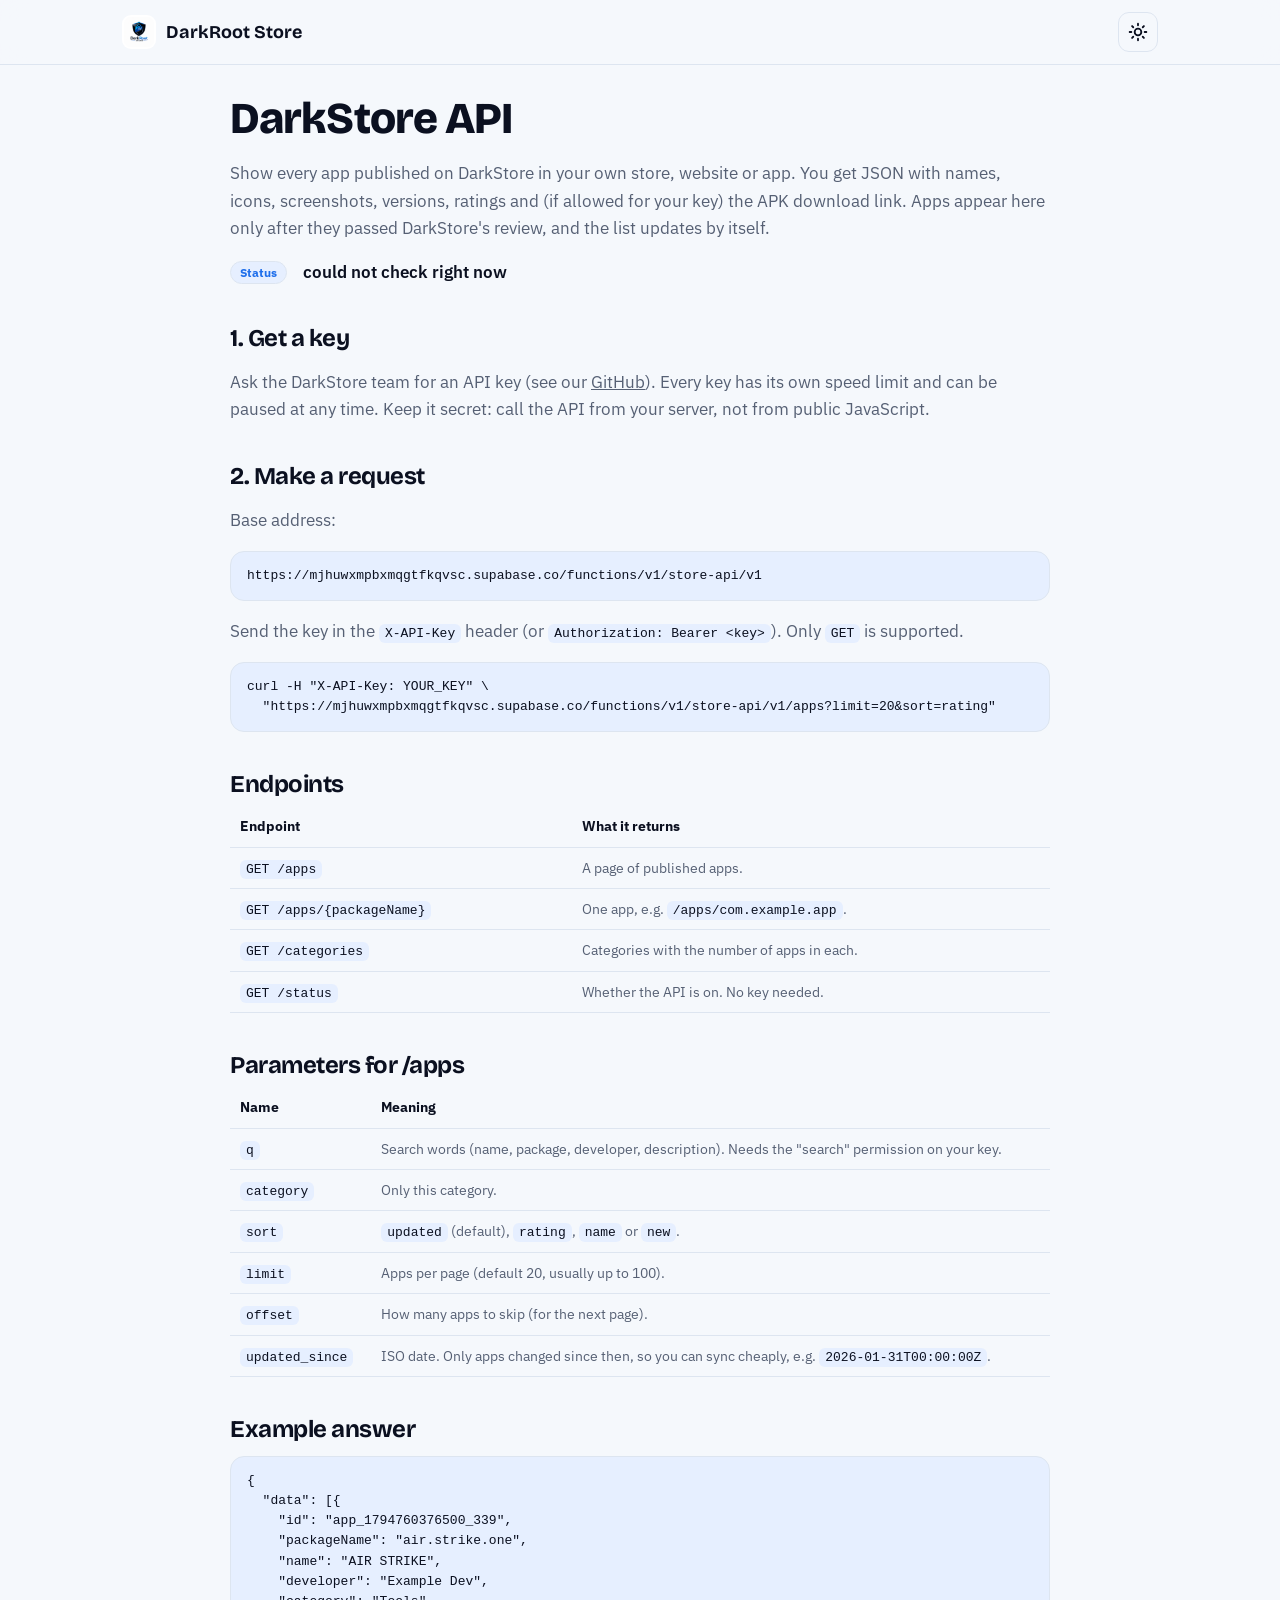
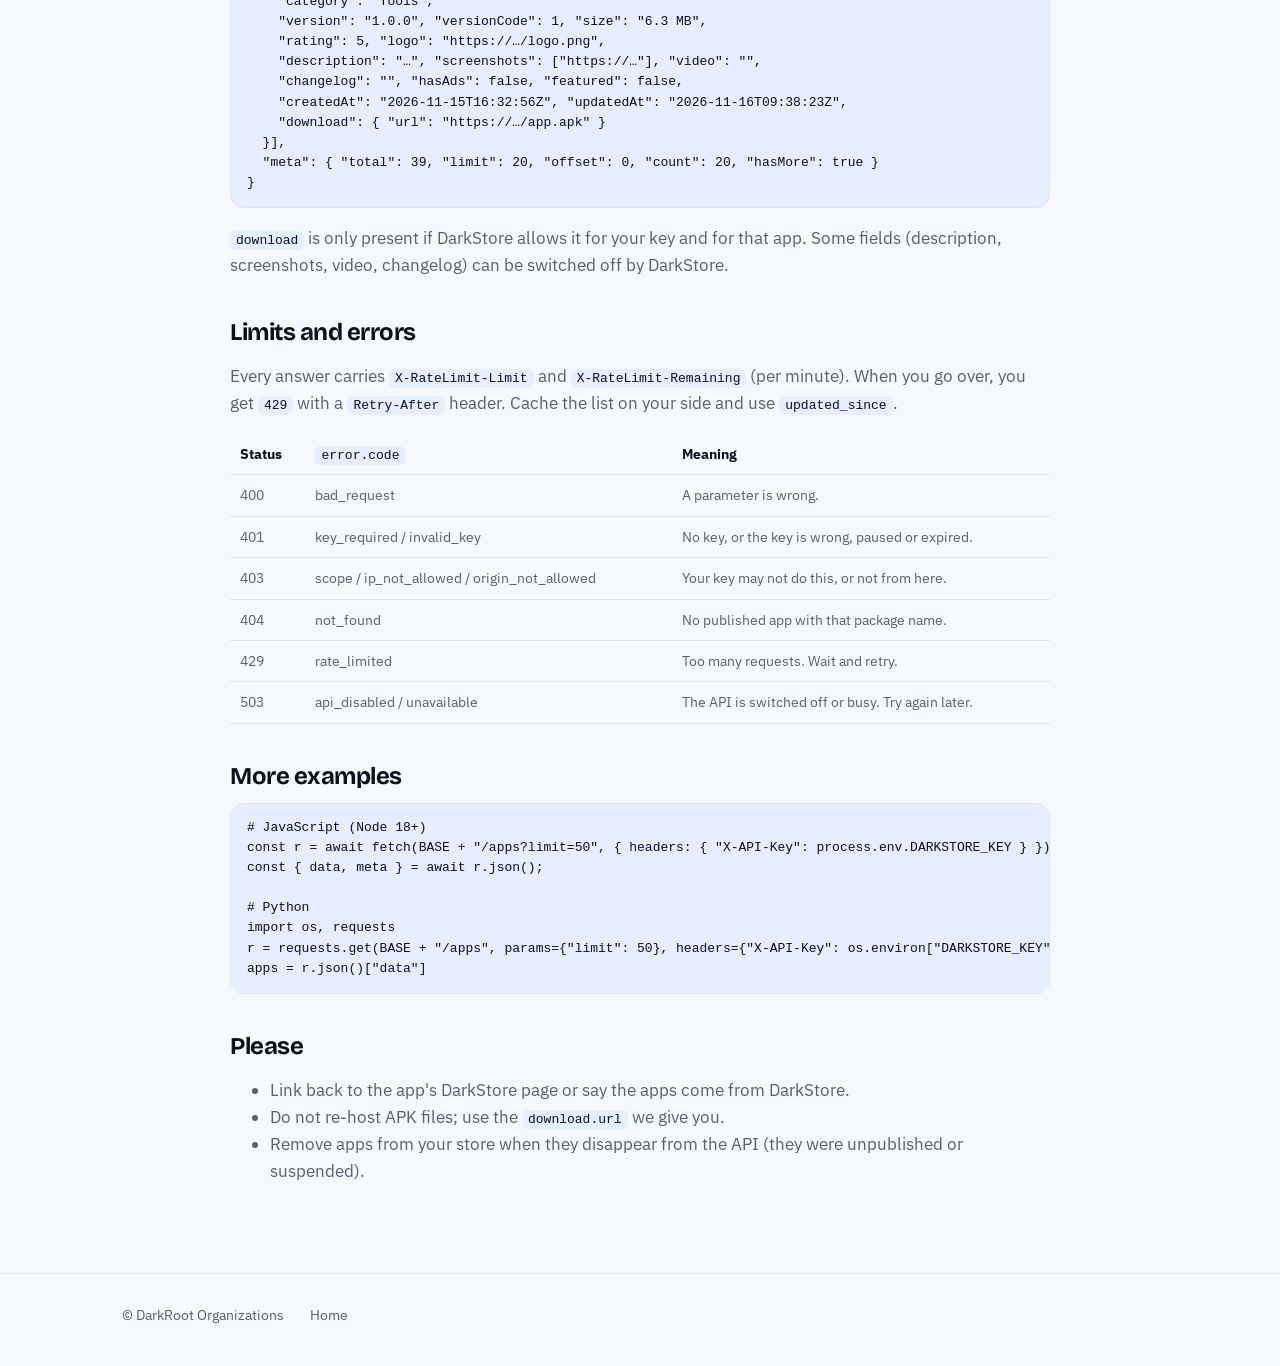
==== commit c1e09ad9: "feat: add maintenance tab and update admin panel" ====
--- a/api.html
+++ b/api.html
@@ -3,69 +3,67 @@
 <meta charset="utf-8"><meta name="viewport" content="width=device-width,initial-scale=1,viewport-fit=cover">
 <title>DarkStore API for developers</title><meta name="description" content="Show every app published on DarkStore inside your own store or site with a simple JSON API.">
 <meta name="theme-color" content="#f5f8fc">
-<meta property="og:type" content="website"><meta property="og:site_name" content="DarkRoot Store"><meta property="og:title" content="DarkStore API for developers"><meta property="og:description" content="A simple, reviewed JSON catalog API for your own store or site."><meta property="og:image" content="icon.png"><meta name="twitter:card" content="summary_large_image"><meta name="twitter:image" content="icon.png">
 <link rel="icon" href="favicon.png"><link rel="apple-touch-icon" href="apple-touch-icon.png">
 <script>try{var t=localStorage.getItem("ds_theme");if(t)document.documentElement.setAttribute("data-theme",t)}catch(e){}</script>
-<link rel="preload" href="assets/fonts/bricolage-grotesque-latin.woff2" as="font" type="font/woff2" crossorigin>
-<link rel="preload" href="assets/fonts/ibm-plex-sans-latin.woff2" as="font" type="font/woff2" crossorigin>
-<link rel="stylesheet" href="site.css"><link rel="stylesheet" href="theme.css">
+<link rel="preconnect" href="https://fonts.googleapis.com"><link rel="preconnect" href="https://fonts.gstatic.com" crossorigin><link href="https://fonts.googleapis.com/css2?family=Bricolage+Grotesque:opsz,wght@12..96,500;12..96,700;12..96,800&family=IBM+Plex+Sans:wght@400;500;600&display=swap" rel="stylesheet">
+<link rel="stylesheet" href="site.css">
+<style>
+.doc{max-width:820px;margin:0 auto;padding:30px 0 70px}
+.doc h1{font:800 clamp(30px,5vw,44px)/1.1 var(--display);margin:0 0 10px}
+.doc h2{font:700 24px var(--display);margin:38px 0 8px}
+.doc p,.doc li{line-height:1.6;color:var(--steel)}
+.doc pre{background:var(--soft);border:1px solid var(--line);border-radius:14px;padding:14px 16px;overflow:auto;font:13px/1.55 ui-monospace,SFMono-Regular,Menlo,monospace;color:var(--ink)}
+.doc code{font:13px ui-monospace,SFMono-Regular,Menlo,monospace;background:var(--soft);padding:2px 6px;border-radius:6px;color:var(--ink)}
+.doc pre code{background:none;padding:0}
+.doc table{width:100%;border-collapse:collapse;font-size:14px;margin:8px 0}
+.doc th,.doc td{text-align:left;padding:9px 10px;border-bottom:1px solid var(--line);vertical-align:top;color:var(--steel)}
+.doc th{color:var(--ink)}
+.pill{display:inline-block;font:700 12px var(--body);padding:3px 9px;border-radius:99px;background:var(--soft);color:var(--blue);margin-right:6px}
+.live{display:flex;gap:10px;align-items:center;flex-wrap:wrap;margin:12px 0}
+#apistate{font-weight:600}
+</style>
 </head><body>
-<a class="skip" href="#main">Skip to content</a>
 <header class="nav"><div class="wrap">
   <a class="brand" href="./"><img src="favicon.png" alt="" width="34" height="34">DarkRoot Store</a>
-  <nav class="menu" id="menu" aria-label="Main">
-    <a class="l" href="./#store">Store</a><a class="l" href="./#get">Get it</a><a class="l" href="api.html" aria-current="page">API</a><a class="l" href="./#faq">FAQ</a>
-  </nav>
+  <span style="flex:1"></span>
   <button class="iconbtn" type="button" data-theme-toggle><svg class="ico-s sun" viewBox="0 0 24 24"><circle cx="12" cy="12" r="4"/><path d="M12 2v2m0 16v2M4.9 4.9l1.4 1.4m11.4 11.4l1.4 1.4M2 12h2m16 0h2M4.9 19.1l1.4-1.4M17.7 6.3l1.4-1.4"/></svg><svg class="ico-s moon" viewBox="0 0 24 24"><path d="M21 12.8A9 9 0 1 1 11.2 3a7 7 0 0 0 9.8 9.8z"/></svg></button>
-  <button class="iconbtn" type="button" id="menuBtn" aria-label="Menu" aria-expanded="false" aria-controls="menu"><svg class="ico-s" viewBox="0 0 24 24"><path d="M4 7h16M4 12h16M4 17h16"/></svg></button>
 </div></header>
 
-<main class="wrap" id="main"><div class="docs">
-  <aside class="docnav" aria-label="On this page">
-    <h4>On this page</h4>
-    <a href="#key">Get a key</a><a href="#request">Make a request</a><a href="#endpoints">Endpoints</a><a href="#params">/apps parameters</a><a href="#answer">Example answer</a><a href="#downloads">Direct downloads</a><a href="#errors">Limits and errors</a><a href="#examples">More examples</a><a href="#please">Please</a>
-  </aside>
-  <div class="doc">
-    <span class="eyebrow"><i aria-hidden="true"></i>Developer documentation</span>
-    <h1>DarkStore API</h1>
-    <p class="lead">Show every app published on DarkStore in your own store, website or app. You get JSON with names, icons, screenshots, versions, ratings and — if allowed for your key — the APK download link.</p>
-    <div class="live"><span class="pill">Status</span><span id="apistate">checking…</span></div>
-    <div class="callout"><svg class="ico-s" viewBox="0 0 24 24"><circle cx="12" cy="12" r="9"/><path d="M12 8v5m0 3h.01"/></svg><span>Apps appear in this API only after they passed DarkStore's review. The list updates by itself.</span></div>
+<main class="wrap"><div class="doc">
+  <h1>DarkStore API</h1>
+  <p>Show every app published on DarkStore in your own store, website or app. You get JSON with names, icons, screenshots, versions, ratings and (if allowed for your key) the APK download link. Apps appear here only after they passed DarkStore's review, and the list updates by itself.</p>
+  <div class="live"><span class="pill">Status</span><span id="apistate">checking…</span></div>
 
-    <h2 id="key">1. Get a key</h2>
-    <p>Ask the DarkStore team for an API key (see our <a href="https://github.com/darkrootiding-hub" rel="noopener">GitHub</a>). Every key has its own speed limit and can be paused at any time.</p>
-    <p>The <strong>default public key</strong> is already enabled for read-only catalog access, including the direct APK links used by this website:</p>
-    <div class="keybox"><code id="apikey">dsk_4be1239d1f9532e99d545f3eab1e3a1023df8d0114c6a121</code><button class="copy-code" id="keycopy" type="button">Copy</button></div>
-    <p class="small muted">This default key is public and rate-limited to 60 requests per minute. For production, request a scoped private key and keep it on your server — never ship a private key in public JavaScript.</p>
+  <h2>1. Get a key</h2>
+  <p>Ask the DarkStore team for an API key (see our <a href="https://github.com/darkrootiding-hub" rel="noopener">GitHub</a>). Every key has its own speed limit and can be paused at any time. Keep it secret: call the API from your server, not from public JavaScript.</p>
 
-    <h2 id="request">2. Make a request</h2>
-    <p>Base address:</p>
-    <pre><code id="base">https://mjhuwxmpbxmqgtfkqvsc.supabase.co/functions/v1/store-api/v1</code></pre>
-    <p>Send the key in the <code>X-API-Key</code> header (or <code>Authorization: Bearer &lt;key&gt;</code>). Only <code>GET</code> is supported.</p>
+  <h2>2. Make a request</h2>
+  <p>Base address:</p>
+  <pre><code id="base">https://mjhuwxmpbxmqgtfkqvsc.supabase.co/functions/v1/store-api/v1</code></pre>
+  <p>Send the key in the <code>X-API-Key</code> header (or <code>Authorization: Bearer &lt;key&gt;</code>). Only <code>GET</code> is supported.</p>
 <pre><code>curl -H "X-API-Key: YOUR_KEY" \
   "https://mjhuwxmpbxmqgtfkqvsc.supabase.co/functions/v1/store-api/v1/apps?limit=20&amp;sort=rating"</code></pre>
 
-    <h2 id="endpoints">Endpoints</h2>
-    <div class="table-wrap"><table>
-      <tr><th>Endpoint</th><th>What it returns</th></tr>
-      <tr><td><code>GET /apps</code></td><td>A page of published apps.</td></tr>
-      <tr><td><code>GET /apps/{packageName}</code></td><td>One app, e.g. <code>/apps/com.example.app</code>.</td></tr>
-      <tr><td><code>GET /categories</code></td><td>Categories with the number of apps in each.</td></tr>
-      <tr><td><code>GET /status</code></td><td>Whether the API is on. No key needed.</td></tr>
-    </table></div>
+  <h2>Endpoints</h2>
+  <table>
+    <tr><th>Endpoint</th><th>What it returns</th></tr>
+    <tr><td><code>GET /apps</code></td><td>A page of published apps.</td></tr>
+    <tr><td><code>GET /apps/{packageName}</code></td><td>One app, e.g. <code>/apps/com.example.app</code>.</td></tr>
+    <tr><td><code>GET /categories</code></td><td>Categories with the number of apps in each.</td></tr>
+    <tr><td><code>GET /status</code></td><td>Whether the API is on. No key needed.</td></tr>
+  </table>
+  <h2>Parameters for /apps</h2>
+  <table>
+    <tr><th>Name</th><th>Meaning</th></tr>
+    <tr><td><code>q</code></td><td>Search words (name, package, developer, description). Needs the "search" permission on your key.</td></tr>
+    <tr><td><code>category</code></td><td>Only this category.</td></tr>
+    <tr><td><code>sort</code></td><td><code>updated</code> (default), <code>rating</code>, <code>name</code> or <code>new</code>.</td></tr>
+    <tr><td><code>limit</code></td><td>Apps per page (default 20, usually up to 100).</td></tr>
+    <tr><td><code>offset</code></td><td>How many apps to skip (for the next page).</td></tr>
+    <tr><td><code>updated_since</code></td><td>ISO date. Only apps changed since then, so you can sync cheaply, e.g. <code>2026-01-31T00:00:00Z</code>.</td></tr>
+  </table>
 
-    <h2 id="params">Parameters for /apps</h2>
-    <div class="table-wrap"><table>
-      <tr><th>Name</th><th>Meaning</th></tr>
-      <tr><td><code>q</code></td><td>Search words (name, package, developer, description). Needs the "search" permission on your key.</td></tr>
-      <tr><td><code>category</code></td><td>Only this category.</td></tr>
-      <tr><td><code>sort</code></td><td><code>updated</code> (default), <code>rating</code>, <code>name</code> or <code>new</code>.</td></tr>
-      <tr><td><code>limit</code></td><td>Apps per page (default 20, usually up to 100).</td></tr>
-      <tr><td><code>offset</code></td><td>How many apps to skip (for the next page).</td></tr>
-      <tr><td><code>updated_since</code></td><td>ISO date. Only apps changed since then, so you can sync cheaply, e.g. <code>2026-01-31T00:00:00Z</code>.</td></tr>
-    </table></div>
-
-    <h2 id="answer">Example answer</h2>
+  <h2>Example answer</h2>
 <pre><code>{
   "data": [{
     "id": "app_1794760376500_339",
@@ -82,28 +80,21 @@
   }],
   "meta": { "total": 39, "limit": 20, "offset": 0, "count": 20, "hasMore": true }
 }</code></pre>
-    <p><code>download</code> is only present if DarkStore allows it for your key and for that app. Some fields (description, screenshots, video, changelog) can be switched off by DarkStore.</p>
+  <p><code>download</code> is only present if DarkStore allows it for your key and for that app. Some fields (description, screenshots, video, changelog) can be switched off by DarkStore.</p>
 
-    <h2 id="downloads">Direct downloads</h2>
-    <p>Every published app in this API carries an https <code>download.url</code>. DarkRoot Store uses the default key above to put a direct "Download APK" button on every app page and catalog tile, so visitors can install an app without opening the store app first.</p>
-<pre><code>curl -H "X-API-Key: dsk_4be1239d1f9532e99d545f3eab1e3a1023df8d0114c6a121" \
-  "https://mjhuwxmpbxmqgtfkqvsc.supabase.co/functions/v1/store-api/v1/apps/com.venter.hopweb" \
-  | jq -r '.data.download.url'</code></pre>
-    <div class="callout"><svg class="ico-s" viewBox="0 0 24 24"><path d="M12 3v12m0 0l-5-5m5 5l5-5M5 21h14"/></svg><span>Only https download links are shown. The website never accepts a plain http APK url.</span></div>
+  <h2>Limits and errors</h2>
+  <p>Every answer carries <code>X-RateLimit-Limit</code> and <code>X-RateLimit-Remaining</code> (per minute). When you go over, you get <code>429</code> with a <code>Retry-After</code> header. Cache the list on your side and use <code>updated_since</code>.</p>
+  <table>
+    <tr><th>Status</th><th><code>error.code</code></th><th>Meaning</th></tr>
+    <tr><td>400</td><td>bad_request</td><td>A parameter is wrong.</td></tr>
+    <tr><td>401</td><td>key_required / invalid_key</td><td>No key, or the key is wrong, paused or expired.</td></tr>
+    <tr><td>403</td><td>scope / ip_not_allowed / origin_not_allowed</td><td>Your key may not do this, or not from here.</td></tr>
+    <tr><td>404</td><td>not_found</td><td>No published app with that package name.</td></tr>
+    <tr><td>429</td><td>rate_limited</td><td>Too many requests. Wait and retry.</td></tr>
+    <tr><td>503</td><td>api_disabled / unavailable</td><td>The API is switched off or busy. Try again later.</td></tr>
+  </table>
 
-    <h2 id="errors">Limits and errors</h2>
-    <p>Every answer carries <code>X-RateLimit-Limit</code> and <code>X-RateLimit-Remaining</code> (per minute). When you go over, you get <code>429</code> with a <code>Retry-After</code> header. Cache the list on your side and use <code>updated_since</code>.</p>
-    <div class="table-wrap"><table>
-      <tr><th>Status</th><th><code>error.code</code></th><th>Meaning</th></tr>
-      <tr><td>400</td><td>bad_request</td><td>A parameter is wrong.</td></tr>
-      <tr><td>401</td><td>key_required / invalid_key</td><td>No key, or the key is wrong, paused or expired.</td></tr>
-      <tr><td>403</td><td>scope / ip_not_allowed / origin_not_allowed</td><td>Your key may not do this, or not from here.</td></tr>
-      <tr><td>404</td><td>not_found</td><td>No published app with that package name.</td></tr>
-      <tr><td>429</td><td>rate_limited</td><td>Too many requests. Wait and retry.</td></tr>
-      <tr><td>503</td><td>api_disabled / unavailable</td><td>The API is switched off or busy. Try again later.</td></tr>
-    </table></div>
-
-    <h2 id="examples">More examples</h2>
+  <h2>More examples</h2>
 <pre><code># JavaScript (Node 18+)
 const r = await fetch(BASE + "/apps?limit=50", { headers: { "X-API-Key": process.env.DARKSTORE_KEY } });
 const { data, meta } = await r.json();
@@ -113,50 +104,17 @@
 r = requests.get(BASE + "/apps", params={"limit": 50}, headers={"X-API-Key": os.environ["DARKSTORE_KEY"]})
 apps = r.json()["data"]</code></pre>
 
-    <h2 id="please">Please</h2>
-    <ul>
-      <li>Link back to the app's DarkStore page or say the apps come from DarkStore.</li>
-      <li>Do not re-host APK files; use the <code>download.url</code> we give you.</li>
-      <li>Remove apps from your store when they disappear from the API (they were unpublished or suspended).</li>
-    </ul>
-
-    <div class="docfoot"><span class="small muted">Need an API key or have a question?</span><a class="btn sm" href="https://github.com/darkrootiding-hub" rel="noopener">Contact us</a></div>
-  </div>
+  <h2>Please</h2>
+  <ul>
+    <li>Link back to the app's DarkStore page or say the apps come from DarkStore.</li>
+    <li>Do not re-host APK files; use the <code>download.url</code> we give you.</li>
+    <li>Remove apps from your store when they disappear from the API (they were unpublished or suspended).</li>
+  </ul>
 </div></main>
-<footer><div class="wrap">
-  <div class="footer-grid">
-    <div><a class="f-brand" href="./"><img src="favicon.png" alt="">DarkRoot Store</a><p>A reviewed Android catalog you can embed in your own site or app.</p></div>
-    <div><h4>Documentation</h4><a href="#key">Get a key</a><a href="#request">Make a request</a><a href="#errors">Limits and errors</a></div>
-    <div><h4>Explore</h4><a href="./#store">Store</a><a href="./#get">Get the app</a><a href="./#faq">FAQ</a></div>
-    <div class="f-end"><span data-ver></span></div>
-  </div>
-  <div class="footer-bottom"><span>© DarkRoot Organizations</span><span>Reviewed before release</span></div>
-</div></footer>
+<footer><div class="wrap"><span>© DarkRoot Organizations</span><a href="./">Home</a><span class="r" data-ver></span></div></footer>
 <script src="site.js"></script>
 <script>
-(function(){
-  var b = document.getElementById("base").textContent.trim(), el = document.getElementById("apistate");
-  var c = ("AbortController" in window) ? new AbortController() : null;
-  var t = setTimeout(function(){ if (c) c.abort(); }, 6000);
-  fetch(b + "/status", c ? {signal: c.signal} : {})
-    .then(function(r){ return r.ok ? r.json() : null; })
-    .then(function(j){ clearTimeout(t); el.textContent = j ? (j.enabled ? "API is online" : (j.message || "API is switched off")) : "could not check right now"; })
-    .catch(function(){ clearTimeout(t); el.textContent = "could not check right now"; });
-
-  // Copy button on every code block.
-  Array.prototype.forEach.call(document.querySelectorAll(".doc pre"), function(pre){
-    var text = pre.innerText, btn = document.createElement("button");
-    btn.type = "button"; btn.className = "copy-code"; btn.textContent = "Copy";
-    btn.addEventListener("click", function(){
-      DS.copy(text).then(function(){ btn.textContent = "Copied"; setTimeout(function(){ btn.textContent = "Copy"; }, 1600); });
-    });
-    pre.appendChild(btn);
-  });
-
-  var kc = document.getElementById("keycopy"), k = document.getElementById("apikey");
-  if (kc && k) kc.addEventListener("click", function () {
-    DS.copy(k.textContent.trim()).then(function () { kc.textContent = "Copied"; setTimeout(function () { kc.textContent = "Copy"; }, 1600); });
-  });
-})();
+(function(){var b=document.getElementById("base").textContent.trim(),el=document.getElementById("apistate");
+fetch(b+"/status").then(function(r){return r.json()}).then(function(j){el.textContent=j.enabled?"API is online":(j.message||"API is switched off")}).catch(function(){el.textContent="could not check right now"})})();
 </script>
 </body></html>
--- a/site.css
+++ b/site.css
@@ -145,489 +145,3 @@
 .fb-page h1{font-size:clamp(28px,5vw,38px);margin-bottom:10px}.fb-page>p{margin:0 0 22px}
 .fb-get{margin-top:34px;padding-top:22px;border-top:1px solid var(--line)}.fb-get p{margin:0 0 10px}
 .fb-get .alt{display:flex;gap:8px;justify-content:center;margin-top:10px}
-
-/* invite page: the download action is the primary focus */
-.invite-card{max-width:520px;padding:32px 30px 26px;text-align:left}
-.invite-top{display:flex;align-items:center;justify-content:space-between;gap:12px}
-.invite-card .ico{width:56px;height:56px;margin:0;border-radius:14px}
-.invite-card .ico img{width:100%;height:100%;object-fit:contain}
-.invite-badge{font:700 11px var(--body);letter-spacing:.14em;text-transform:uppercase;color:var(--blue);background:var(--soft);padding:7px 11px;border-radius:99px}
-.invite-card h1{font-size:clamp(23px,5vw,30px);line-height:1.14;margin:16px 0 6px}
-.invite-card #sub{font-size:16px;margin:0 0 18px}
-.code-row{display:flex;align-items:center;gap:10px;border:1.5px dashed var(--line);background:var(--paper);border-radius:14px;padding:10px 12px;margin:0 0 20px}
-.code-row .code{margin:0;padding:0;background:none;color:var(--ink);font-size:19px;letter-spacing:.1em;flex:1;min-width:0;text-align:left}
-.code-copy{display:inline-flex;align-items:center;gap:6px;border:1.5px solid var(--line);background:var(--plate);color:var(--ink);border-radius:10px;padding:8px 11px;font:600 14px var(--body);cursor:pointer;white-space:nowrap}
-.code-copy:hover,.code-copy.done{border-color:var(--blue);color:var(--blue)}
-.invite-cta{display:flex;flex-direction:column;gap:9px;margin:0 0 4px}
-.invite-cta .btn{width:100%;margin:0}
-.hero-dl{padding:15px 20px;border-radius:14px;font-size:17px;text-align:left;background:linear-gradient(135deg,color-mix(in srgb,var(--blue) 92%,#fff),var(--blue));box-shadow:0 14px 30px -14px var(--blue)}
-.hero-dl:hover{box-shadow:0 18px 36px -14px var(--blue)}
-.dl-stack{display:flex;flex-direction:column;align-items:flex-start;line-height:1.2}
-.dl-stack b{font-weight:700}.dl-stack small{font:500 12.5px var(--body);opacity:.85;margin-top:3px}
-.dl-stack [data-ver]:not(:empty)::before{content:" · "}
-.open-app{background:transparent;color:var(--steel);border:1.5px solid var(--line);font-size:14px;padding:11px}
-.copied-note{display:flex;gap:9px;align-items:flex-start;background:var(--soft);color:var(--ink);border-radius:12px;padding:11px 13px;font-size:13px;margin:14px 0 0}
-.copied-note svg{width:18px;height:18px;flex:none;fill:none;stroke:var(--blue);stroke-width:2.2;stroke-linecap:round;stroke-linejoin:round;margin-top:2px}
-.trust{display:flex;gap:8px;flex-wrap:wrap;margin:18px 0 0}.trust span{font:600 12px var(--body);color:var(--ok);background:color-mix(in srgb,var(--ok) 10%,transparent);border-radius:99px;padding:6px 10px}
-.invite-card .how{margin:16px 0 0;padding:14px 16px 14px 36px;background:var(--paper);border:1px solid var(--line);border-radius:14px}
-.invite-card #bad{text-align:center}
-@media(max-width:480px){.invite-card{padding:24px 18px}.code-row .code{font-size:16px}}
-
-/* =============================================================
-   Polished design layer — shared by every page.
-   Fonts are self-hosted in assets/fonts (taken from the live page).
-   ============================================================= */
-@font-face{font-family:'Bricolage Grotesque';src:url('assets/fonts/bricolage-grotesque-latin.woff2') format('woff2');font-style:normal;font-weight:500 800;font-display:swap}
-@font-face{font-family:'IBM Plex Sans';src:url('assets/fonts/ibm-plex-sans-latin.woff2') format('woff2');font-style:normal;font-weight:400 600;font-display:swap}
-:root{--accent:#6d5efc;--radius:18px;--ring:color-mix(in srgb,var(--blue) 45%,transparent)}
-:root[data-theme=dark]{--accent:#9a8dff}
-@media(prefers-color-scheme:dark){:root:not([data-theme=light]){--accent:#9a8dff}}
-
-/* header */
-.nav{box-shadow:0 1px 0 var(--line),0 14px 34px -30px var(--shadow)}
-.nav .wrap{height:68px}
-.brand{font-weight:800;font-size:19px;letter-spacing:-.035em}
-.brand img{border-radius:10px;box-shadow:0 5px 14px -8px var(--shadow)}
-.menu a.l{position:relative;font-weight:500}
-.menu a.l::after{content:"";position:absolute;left:2px;right:2px;bottom:-3px;height:2px;border-radius:2px;background:var(--blue);transform:scaleX(0);transform-origin:left;transition:transform .18s ease}
-.menu a.l:hover::after,.menu a.l[aria-current]::after{transform:scaleX(1)}
-.nav .btn.sm,.nav a.btn.sm{border-radius:10px;padding:10px 17px;box-shadow:0 9px 20px -12px var(--blue)}
-
-/* shared typography and surfaces */
-h1{letter-spacing:-.045em}h2{letter-spacing:-.035em}
-h2[data-eyebrow]::before{content:attr(data-eyebrow);display:block;font:700 11.5px/1 var(--body);letter-spacing:.17em;text-transform:uppercase;color:var(--blue);margin:0 0 11px}
-.eyebrow{display:inline-flex;align-items:center;gap:9px;border:1px solid var(--line);background:var(--plate);border-radius:99px;padding:7px 13px;font:600 11.5px/1 var(--body);letter-spacing:.09em;text-transform:uppercase;color:var(--steel);box-shadow:0 6px 18px -14px var(--shadow)}
-.eyebrow i{width:7px;height:7px;border-radius:50%;background:var(--ok);box-shadow:0 0 0 4px color-mix(in srgb,var(--ok) 16%,transparent)}
-.btn{box-shadow:0 8px 20px -14px var(--shadow)}
-.btn:hover{box-shadow:0 14px 28px -14px color-mix(in srgb,var(--blue) 65%,transparent)}
-.btn.ghost:hover{box-shadow:0 10px 22px -16px var(--shadow)}
-:focus-visible{outline:3px solid var(--ring)}
-
-/* hero */
-.hero{padding-top:72px;padding-bottom:82px;background:radial-gradient(circle at 78% 28%,color-mix(in srgb,var(--blue) 10%,transparent),transparent 58%);border-radius:28px}
-.hero h1{margin-top:20px}
-.hero .lede{margin-top:20px}
-.hero .cta{margin-top:4px}
-.hero .phone{box-shadow:0 42px 80px -40px var(--shadow),0 0 0 1px var(--line)}
-.hero .phone::after{content:"";position:absolute;inset:8% -8% -8% 8%;border-radius:50%;background:radial-gradient(circle,color-mix(in srgb,var(--blue) 16%,transparent),transparent 66%);filter:blur(22px);z-index:-1}
-.hero .phone{position:relative;z-index:0}
-.facts li{transition:border-color .15s,transform .15s}
-.facts li:hover{border-color:var(--blue);transform:translateY(-1px)}
-
-/* catalogue */
-.tile{box-shadow:0 8px 20px -18px var(--shadow)}
-.tile:hover{box-shadow:0 16px 30px -18px color-mix(in srgb,var(--blue) 55%,transparent)}
-.pill{transition:background .15s,color .15s,border-color .15s}
-.empty{background:linear-gradient(180deg,var(--plate),transparent)}
-
-/* distribution cards */
-.store{transition:transform .2s ease,box-shadow .2s ease,border-color .2s ease}
-.store:hover{transform:translateY(-4px);border-color:color-mix(in srgb,var(--blue) 45%,var(--line));box-shadow:0 24px 48px -32px var(--shadow)}
-.store.primary::before{content:"";position:absolute;left:22px;right:22px;top:0;height:3px;border-radius:0 0 4px 4px;background:linear-gradient(90deg,transparent,var(--blue),transparent)}
-.store .logo{box-shadow:0 12px 24px -14px var(--shadow)}
-
-/* steps and features */
-.steps li::before{box-shadow:0 8px 18px -9px var(--blue)}
-.steps h3{font-size:18px;letter-spacing:-.02em}
-dl.feat>div{position:relative;padding-left:27px}
-dl.feat>div::before{content:"";position:absolute;left:2px;top:27px;width:8px;height:8px;border-radius:50%;background:var(--blue);box-shadow:0 0 0 5px var(--soft)}
-.note{border:1px solid color-mix(in srgb,var(--blue) 22%,var(--line))}
-
-/* release + FAQ */
-.rel{box-shadow:0 20px 44px -34px var(--shadow)}
-details{border:1px solid var(--line);border-radius:14px;background:var(--plate);padding:16px 18px;margin-bottom:10px}
-details:last-of-type{border-bottom:1px solid var(--line);margin-bottom:0}
-details[open]{border-color:color-mix(in srgb,var(--blue) 38%,var(--line));box-shadow:0 14px 28px -24px var(--shadow)}
-details p{margin-top:12px}
-
-/* footer */
-footer{padding:44px 0 34px}
-footer .wrap{display:block}
-.footer-grid{display:grid;grid-template-columns:1.4fr 1fr 1fr auto;gap:28px 36px;align-items:start}
-.footer-grid .f-brand{display:flex;align-items:center;gap:10px;font:800 17px var(--display);letter-spacing:-.03em;color:var(--ink);text-decoration:none;margin-bottom:8px}
-.footer-grid .f-brand img{width:28px;height:28px;border-radius:8px;background:#fff;padding:2px}
-.footer-grid p{margin:0;color:var(--steel);font-size:13.5px;max-width:26em}
-.footer-grid h4{font:700 12px var(--body);letter-spacing:.12em;text-transform:uppercase;color:var(--ink);margin:2px 0 10px}
-.footer-grid a:not(.f-brand){display:block;color:var(--steel);text-decoration:none;font-size:14px;padding:3px 0}
-.footer-grid a:hover{color:var(--blue)}
-.footer-grid .f-end{text-align:right;color:var(--steel);font-size:13px;align-self:end}
-.footer-bottom{display:flex;justify-content:space-between;gap:16px;flex-wrap:wrap;border-top:1px solid var(--line);margin-top:30px;padding-top:18px;color:var(--steel);font-size:13px}
-
-/* app detail page */
-.ahead{padding:26px;background:linear-gradient(135deg,color-mix(in srgb,var(--soft) 55%,transparent),transparent 70%);border:1px solid var(--line);border-radius:22px}
-.ahead h1{font-size:clamp(30px,5vw,46px);letter-spacing:-.04em}
-.chip{border:1px solid color-mix(in srgb,var(--blue) 18%,transparent)}
-.side{box-shadow:0 24px 54px -44px var(--shadow)}
-.shots button{border-radius:14px;overflow:hidden;border:1px solid var(--line)}
-.shots img{border:0;border-radius:14px;transition:transform .25s ease}
-.shots button:hover img{transform:scale(1.03)}
-.fb-page{padding-top:88px;padding-bottom:96px}
-.fb-logo{box-shadow:0 18px 36px -24px var(--shadow)}
-
-/* documentation page */
-.docs{display:grid;grid-template-columns:224px minmax(0,1fr);gap:46px;padding:34px 0 80px;align-items:start}
-.docnav{position:sticky;top:92px;border:1px solid var(--line);background:var(--plate);border-radius:18px;padding:18px;box-shadow:0 18px 40px -34px var(--shadow)}
-.docnav h4{font:700 11.5px var(--body);letter-spacing:.14em;text-transform:uppercase;color:var(--ink);margin:0 0 10px}
-.docnav a{display:block;padding:7px 10px;border-radius:9px;color:var(--steel);text-decoration:none;font-size:14px}
-.docnav a:hover{background:var(--soft);color:var(--blue)}
-.doc h2{scroll-margin-top:92px;font-size:24px;margin-top:38px}
-.doc .lead{font-size:18px;color:var(--steel);max-width:44em;margin:16px 0 22px}
-.doc p,.doc li{line-height:1.65}
-.doc a{color:var(--blue)}
-.doc .callout{display:flex;gap:12px;align-items:flex-start;border:1px solid color-mix(in srgb,var(--blue) 24%,var(--line));background:var(--soft);border-radius:14px;padding:14px 16px;margin:18px 0;color:var(--steel);font-size:14.5px}
-.doc .callout svg{flex:none;color:var(--blue);margin-top:2px}
-.doc pre{position:relative;padding:16px 18px;margin:12px 0 20px;line-height:1.6;overflow:auto;max-width:100%}
-.doc pre code{padding-right:74px;white-space:pre-wrap;overflow-wrap:anywhere}
-.copy-code{position:absolute;top:9px;right:9px;border:1px solid var(--line);background:var(--plate);color:var(--steel);border-radius:8px;padding:5px 9px;font:600 11.5px var(--body);cursor:pointer}
-.copy-code:hover{border-color:var(--blue);color:var(--blue)}
-.table-wrap{overflow-x:auto;border:1px solid var(--line);border-radius:14px;margin:10px 0 20px}
-.table-wrap table{margin:0;width:100%}
-.doc table th{color:var(--ink);background:color-mix(in srgb,var(--paper) 70%,transparent);font-weight:600}
-.doc table tr:last-child td,.doc table tr:last-child th{border-bottom:0}
-.doc .docfoot{margin-top:34px;padding-top:22px;border-top:1px solid var(--line);display:flex;gap:12px;flex-wrap:wrap;align-items:center}
-
-@media(max-width:1080px){.footer-grid{grid-template-columns:1fr 1fr}.footer-grid .f-end{text-align:left}}
-@media(max-width:980px){
- .docs{grid-template-columns:1fr;gap:22px;padding-top:26px}
- .docnav{position:static;display:flex;flex-wrap:wrap;gap:6px;align-items:center}
- .docnav h4{width:100%;margin:0 0 4px}
- .docnav a{border:1px solid var(--line);background:var(--paper);padding:6px 11px;border-radius:99px}
-}
-@media(max-width:820px){
- .nav .wrap{height:62px}
- .hero{padding-top:30px;padding-bottom:38px;background:none}
- .hero .phone::after{display:none}
- .footer-grid{grid-template-columns:1fr 1fr;gap:24px}
- .doc h2{scroll-margin-top:74px}
-}
-@media(max-width:520px){.footer-grid{grid-template-columns:1fr}.footer-grid .f-end{text-align:left}}
-@media(prefers-reduced-motion:reduce){.store:hover,.tile:hover,.shots img{transform:none}}
-
-/* direct APK downloads from the published catalog */
-.tile{padding:12px 12px 12px 14px;gap:10px}
-.tile-main{display:flex;gap:13px;align-items:center;flex:1;min-width:0;text-decoration:none}
-.tile-main>div{min-width:0;flex:1}
-.tile-dl{flex:none;width:38px;height:38px;display:grid;place-items:center;border-radius:11px;border:1px solid var(--line);background:var(--paper);color:var(--blue);text-decoration:none;font:700 19px/1 var(--body);transition:background .15s,color .15s,border-color .15s,transform .15s}
-.tile-dl:hover{background:var(--blue);color:var(--blue-ink);border-color:var(--blue);transform:translateY(-1px)}
-.tile-dl.busy,.tile-dl[aria-disabled=true]{opacity:.45;pointer-events:none}
-.tile.sk-t .tile-dl{display:none}
-#apkdl,#fbDl{flex:1;min-width:160px}
-.btn.busy{opacity:.65;pointer-events:none}
-.keybox{display:flex;align-items:center;gap:10px;flex-wrap:wrap;background:var(--soft);border:1px solid var(--line);border-radius:12px;padding:10px 12px;margin:12px 0}
-.keybox code{font:600 13px/1.5 ui-monospace,SFMono-Regular,Menlo,monospace;color:var(--ink);overflow-wrap:anywhere;flex:1;min-width:0}
-.keybox .copy-code{position:static;flex:none}
-.doc .callout strong{color:var(--ink)}
-@media(max-width:480px){.tile-dl{width:34px;height:34px}.tile-main{gap:10px}}
-
-
-/* =============================================================
-   MOBILE UI IMPROVEMENTS — appended after line 320
-   ============================================================= */
-
-/* ── Global touch feedback ── */
-@media(hover:none){
-  .btn:active{transform:scale(.97);opacity:.88}
-  .tile:active{transform:scale(.98);border-color:var(--blue)}
-  .pill:active{background:var(--soft);border-color:var(--blue)}
-  .iconbtn:active{background:var(--soft)}
-  .store:active{transform:scale(.99)}
-  details summary:active{color:var(--blue)}
-  .row:active{background:var(--soft)}
-  .tile-dl:active{background:var(--blue);color:var(--blue-ink);border-color:var(--blue)}
-}
-
-/* ── Hamburger menu: animated icon + backdrop + smooth slide ── */
-#menuBtn{position:relative;z-index:22}
-#menuBtn .ico-s path{transition:d .22s ease,opacity .22s ease,transform .22s ease;transform-origin:center}
-
-/* Menu open states */
-.menu{
-  transform-origin:top center;
-  transition:opacity .22s ease, transform .22s ease, visibility .22s;
-  visibility:hidden;opacity:0;transform:translateY(-8px) scaleY(.97);
-}
-.menu.open{visibility:visible;opacity:1;transform:translateY(0) scaleY(1)}
-
-/* Backdrop */
-#menuBackdrop{
-  display:none;position:fixed;inset:0;z-index:19;
-  background:rgba(0,0,0,.38);
-  backdrop-filter:blur(2px);-webkit-backdrop-filter:blur(2px);
-  opacity:0;transition:opacity .22s ease;
-}
-#menuBackdrop.show{opacity:1}
-
-/* ── Navigation improvements on mobile ── */
-@media(max-width:820px){
-  .nav .wrap{height:62px;gap:6px}
-  #menuBtn{display:grid}
-
-  .menu{
-    display:flex; /* always rendered, controlled by visibility/opacity */
-    position:fixed;top:62px;left:0;right:0;
-    flex-direction:column;align-items:stretch;gap:0;
-    background:color-mix(in srgb,var(--paper) 96%,transparent);
-    backdrop-filter:blur(18px);-webkit-backdrop-filter:blur(18px);
-    border-bottom:1px solid var(--line);
-    padding:8px 22px 18px;
-    z-index:21;
-    box-shadow:0 20px 40px -20px var(--shadow);
-  }
-  .menu.open{display:flex}
-
-  .menu a.l{
-    padding:14px 0;
-    font-size:17px;
-    font-weight:600;
-    border-bottom:1px solid var(--line);
-    color:var(--ink);
-    min-height:48px;
-    display:flex;align-items:center;
-  }
-  .menu a.l:last-child{border-bottom:none}
-  .menu a.l::after{display:none} /* hide desktop underline animation */
-  .menu a.l:active{color:var(--blue);padding-left:4px}
-
-  #menuBackdrop{display:block}
-
-  /* Hamburger → X animation via aria-expanded */
-  #menuBtn[aria-expanded="true"] .ico-s{stroke:var(--blue)}
-}
-
-/* ── Hero section: mobile stacking ── */
-@media(max-width:820px){
-  .hero{
-    grid-template-columns:1fr;
-    gap:0;
-    padding-top:28px;
-    padding-bottom:40px;
-    border-radius:0;
-    background:none;
-    text-align:center;
-  }
-  .hero > div:first-child{order:1}
-  .hero .phone{order:2;margin:28px auto 0;width:min(300px,86vw)}
-
-  .hero h1{font-size:clamp(32px,8vw,52px);margin-top:14px}
-  .hero .lede{font-size:17px;margin:14px auto 20px;max-width:28em}
-  .hero .cta{justify-content:center}
-  .hero .facts{justify-content:center}
-  .eyebrow{font-size:11px}
-}
-
-/* ── Store grid: 1-col on small phones, more spacious ── */
-@media(max-width:820px){
-  .grid{grid-template-columns:repeat(auto-fill,minmax(220px,1fr));gap:12px}
-}
-@media(max-width:480px){
-  .grid{grid-template-columns:1fr;gap:10px}
-  .tile{padding:14px;gap:12px;border-radius:14px}
-  .tile b{font-size:15px}
-  .tile small{font-size:12.5px}
-  .tile-dl{width:40px;height:40px;border-radius:12px}
-}
-
-/* ── Category chipbar: polished pill bar ── */
-.chipbar{
-  padding:4px 0 16px;
-  scroll-padding-left:4px;
-  -webkit-overflow-scrolling:touch;
-}
-.pill{
-  padding:8px 18px;
-  font-size:14px;
-  font-weight:600;
-  border-radius:99px;
-  min-height:36px;
-  display:inline-flex;align-items:center;
-}
-@media(max-width:820px){
-  .chipbar{margin:0 -22px;padding:4px 22px 16px}
-}
-
-/* ── Search bar: full width on mobile ── */
-@media(max-width:820px){
-  .tools{gap:10px}
-  .search{flex:1 1 100%;max-width:100%}
-  .search input{height:50px;font-size:16px} /* 16px prevents iOS zoom */
-  select{height:50px;font-size:16px}
-}
-
-/* ── Steps section: improved vertical connector ── */
-@media(max-width:820px){
-  .steps{gap:0}
-  .steps li{
-    padding:0 0 32px 60px;
-    position:relative;
-  }
-  .steps li::before{
-    width:38px;height:38px;font-size:16px;
-    box-shadow:0 0 0 6px var(--paper),0 8px 18px -9px var(--blue);
-  }
-  .steps li:not(:last-child)::after{
-    top:38px;left:18px;right:auto;
-    width:2px;height:calc(100% - 10px);
-    background:linear-gradient(to bottom,var(--blue),var(--line));
-  }
-  .steps li:last-child{padding-bottom:0}
-  .steps h3{margin-bottom:4px}
-}
-
-/* ── Features (dl.feat): single column, left accent ── */
-@media(max-width:820px){
-  dl.feat{grid-template-columns:1fr;gap:0}
-  dl.feat>div{padding:16px 0 16px 32px}
-  dl.feat>div::before{top:22px}
-  dt{font-size:16px}
-  dd{font-size:15px}
-}
-
-/* ── Store cards: stacked nicely on mobile ── */
-@media(max-width:820px){
-  .stores{grid-template-columns:1fr;gap:12px}
-  .store{padding:20px 18px 18px;border-radius:16px}
-  .store.primary{order:-1} /* primary card always first */
-  .store .tag{top:18px;right:16px}
-}
-
-/* ── FAQ: bigger tap targets ── */
-@media(max-width:820px){
-  details{padding:0;border-radius:14px;margin-bottom:8px}
-  summary{padding:16px 18px;min-height:54px;font-size:16px;border-radius:14px}
-  details[open] summary{border-radius:14px 14px 0 0}
-  details p{padding:0 18px 16px;margin-top:0}
-}
-
-/* ── Dock (sticky download bar): glassmorphism ── */
-.dock{
-  left:0;right:0;bottom:0;
-  border-radius:0;
-  padding:12px 16px calc(12px + env(safe-area-inset-bottom));
-  background:color-mix(in srgb,var(--paper) 72%,transparent);
-  backdrop-filter:blur(20px) saturate(1.4);
-  -webkit-backdrop-filter:blur(20px) saturate(1.4);
-  border-top:1px solid var(--line);
-  box-shadow:0 -8px 32px -8px var(--shadow);
-  transform:translateY(110%);
-  transition:transform .28s cubic-bezier(.22,1,.36,1);
-}
-.dock.show{transform:translateY(0)}
-.dock .btn{
-  width:100%;
-  font-size:17px;
-  padding:15px 22px;
-  border-radius:14px;
-  box-shadow:0 10px 24px -12px var(--blue);
-}
-body.has-dock{padding-bottom:calc(80px + env(safe-area-inset-bottom))}
-
-/* ── Footer: clean mobile grid ── */
-@media(max-width:520px){
-  .footer-grid{grid-template-columns:1fr;gap:20px}
-  .footer-grid .f-end{text-align:left;border-top:1px solid var(--line);padding-top:14px}
-  .footer-bottom{flex-direction:column;gap:6px;text-align:center}
-  footer{padding:32px 0 24px}
-}
-
-/* ── Typography: better mobile scaling ── */
-@media(max-width:820px){
-  body{font-size:16px;line-height:1.65}
-  h2{font-size:clamp(22px,5.5vw,34px);margin-bottom:8px}
-  h3{font-size:17px}
-  section{padding:48px 0}
-  .sub{font-size:15px;margin-bottom:22px}
-  .lede{font-size:17px}
-}
-@media(max-width:480px){
-  body{font-size:15.5px}
-  section{padding:38px 0}
-  h1{font-size:clamp(28px,8.5vw,44px)}
-  .wrap{padding:0 16px}
-}
-
-/* ── App detail page (app.html): better mobile layout ── */
-@media(max-width:820px){
-  .ahead{
-    flex-wrap:wrap;
-    gap:16px;
-    padding:20px;
-    border-radius:16px;
-  }
-  .ahead h1{font-size:clamp(22px,5.5vw,36px)}
-  .ic.xl{width:80px;height:80px;border-radius:20px;font-size:32px;flex:none}
-  .ahead > div{flex:1;min-width:0}
-  .acts{gap:8px}
-  .acts .btn{flex:1;min-width:0;font-size:15px;padding:12px 14px}
-  .shots img{height:220px}
-  .page2{gap:22px;padding:20px 0 50px}
-  .side{border-radius:14px;padding:16px}
-  .crumb{margin:18px 0 0;font-size:14px}
-}
-@media(max-width:480px){
-  .ahead{padding:16px;gap:12px}
-  .ic.xl{width:68px;height:68px;border-radius:16px;font-size:28px}
-  .ahead h1{font-size:clamp(20px,6vw,30px)}
-  .shots img{height:190px}
-  .acts{flex-direction:column;gap:8px}
-  .acts .btn{width:100%}
-  .chips{gap:5px}
-  .chip{font-size:12px;padding:4px 10px}
-}
-
-/* ── Very small phones (375px and below) ── */
-@media(max-width:375px){
-  body{font-size:15px}
-  .wrap{padding:0 14px}
-  h1{font-size:clamp(26px,8vw,36px);letter-spacing:-.04em}
-  h2{font-size:clamp(20px,6vw,28px)}
-  .btn{font-size:15px;padding:12px 18px;border-radius:11px}
-  .btn.sm{padding:9px 13px;font-size:13.5px}
-  .hero .cta{flex-direction:column;width:100%}
-  .hero .cta .btn{width:100%;justify-content:center}
-  .phone{width:92vw}
-  .dock .btn{font-size:16px;padding:14px 18px}
-  .tile{padding:12px}
-  .tile b{font-size:14.5px}
-  details summary{font-size:15px}
-  .store{padding:16px}
-  .store .logo{width:44px;height:44px;border-radius:12px;font-size:20px}
-  .footer-grid{gap:16px}
-  .ahead{flex-direction:column;align-items:flex-start}
-  .ic.xl{width:62px;height:62px;font-size:24px}
-  .shots img{height:170px}
-}
-
-/* ── Invite page refinements ── */
-@media(max-width:480px){
-  .invite-card{padding:22px 16px 20px;border-radius:20px}
-  .code-row .code{font-size:15px;letter-spacing:.08em}
-  .hero-dl{padding:14px 16px;font-size:16px}
-  .trust{gap:6px}
-  .trust span{font-size:11.5px;padding:5px 9px}
-  .invite-card .how{padding:12px 14px 12px 32px;font-size:14.5px}
-}
-
-/* ── Misc: iconbtn larger on mobile for touch ── */
-@media(max-width:820px){
-  .iconbtn{width:44px;height:44px}
-  .more .btn{width:100%;max-width:360px}
-}
-
-/* ── Backdrop: shown when menu has .open (CSS-driven, no JS changes needed) ── */
-@media(max-width:820px){
-  #menuBackdrop{display:block}
-  .menu.open ~ #menuBackdrop,
-  #menuBackdrop:has(~ .menu.open){ /* future-proof */ }
-  /* Backdrop controlled by JS-toggled class via adjacent sibling or body class */
-  /* Use :has on nav for broader support */
-  header:has(.menu.open) ~ #menuBackdrop,
-  #menuBackdrop.show{opacity:1;pointer-events:auto}
-}
-
-/* Fallback: backdrop visibility controlled by JS aria-expanded mirroring */
-@media(max-width:820px){
-  /* When menuBtn is expanded, show backdrop. Pure CSS via :has */
-  header:has(#menuBtn[aria-expanded="true"]) ~ #menuBackdrop{
-    opacity:1;pointer-events:auto
-  }
-}
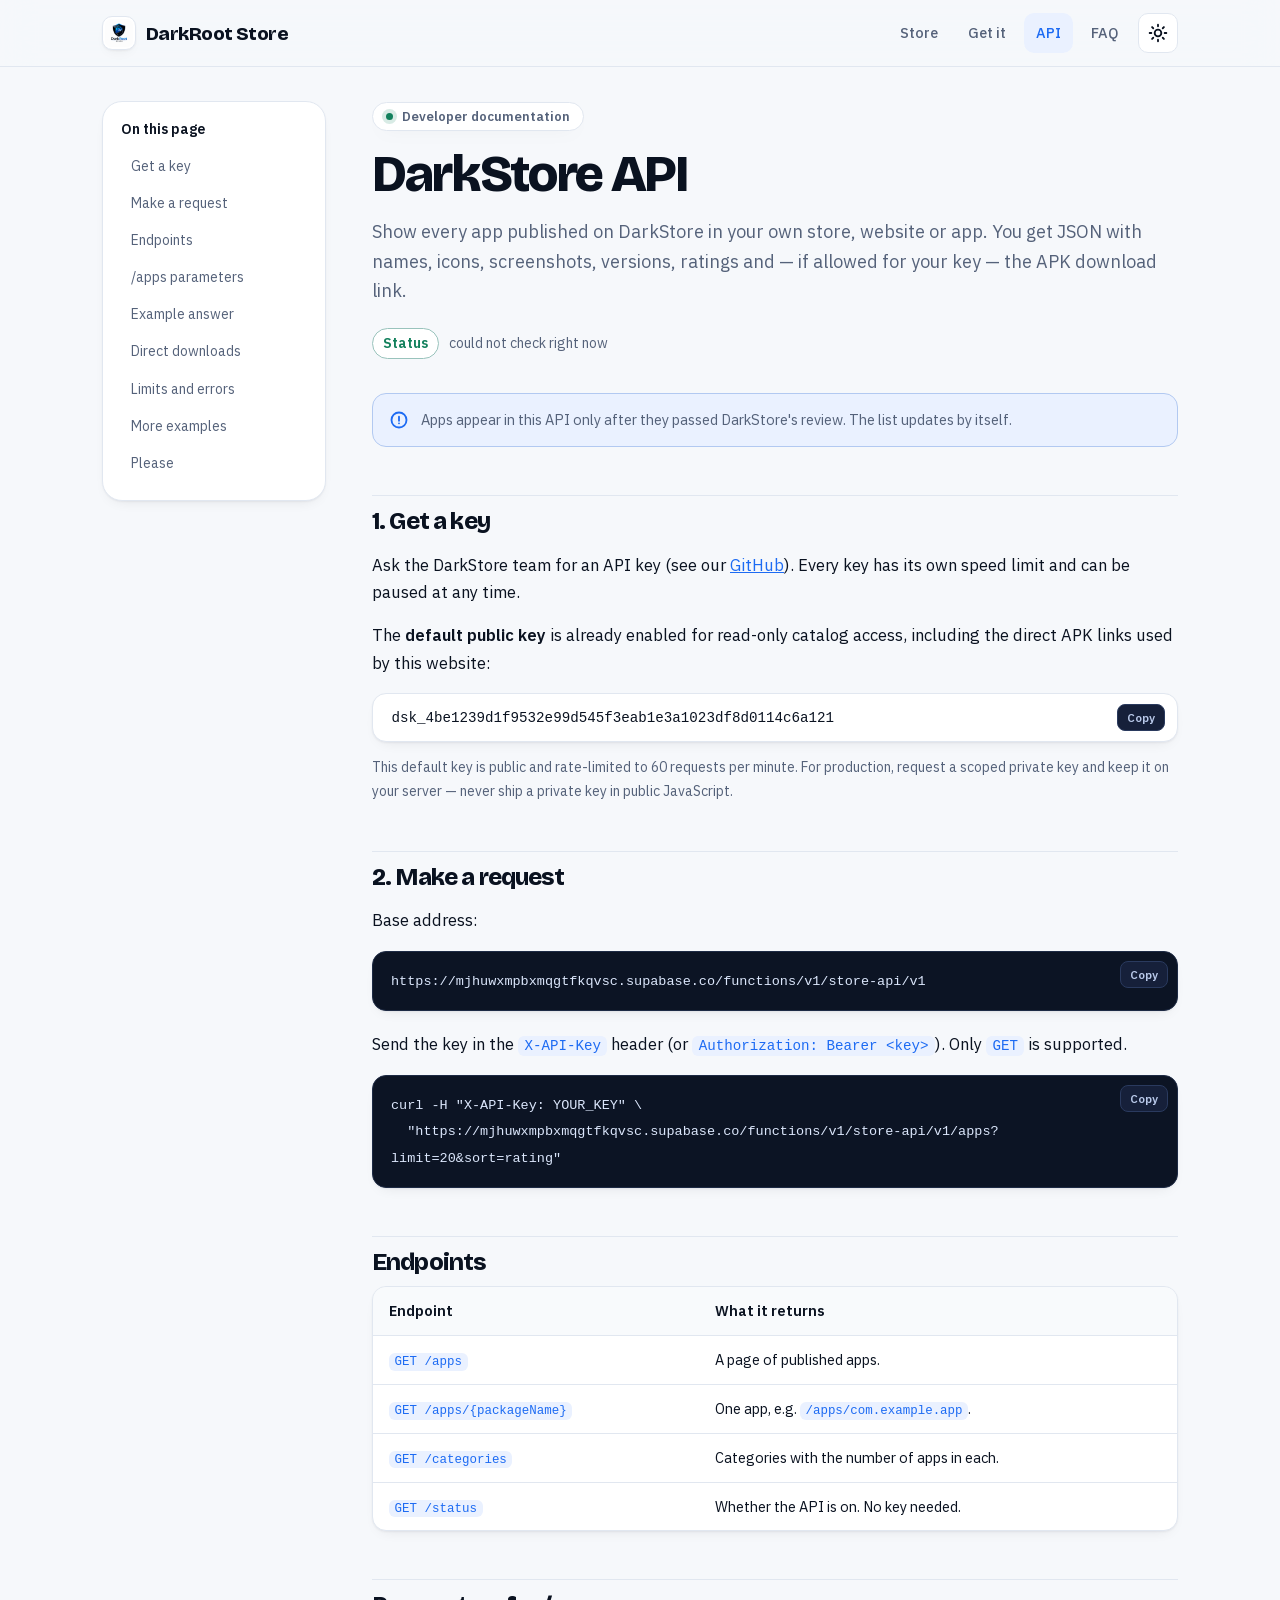
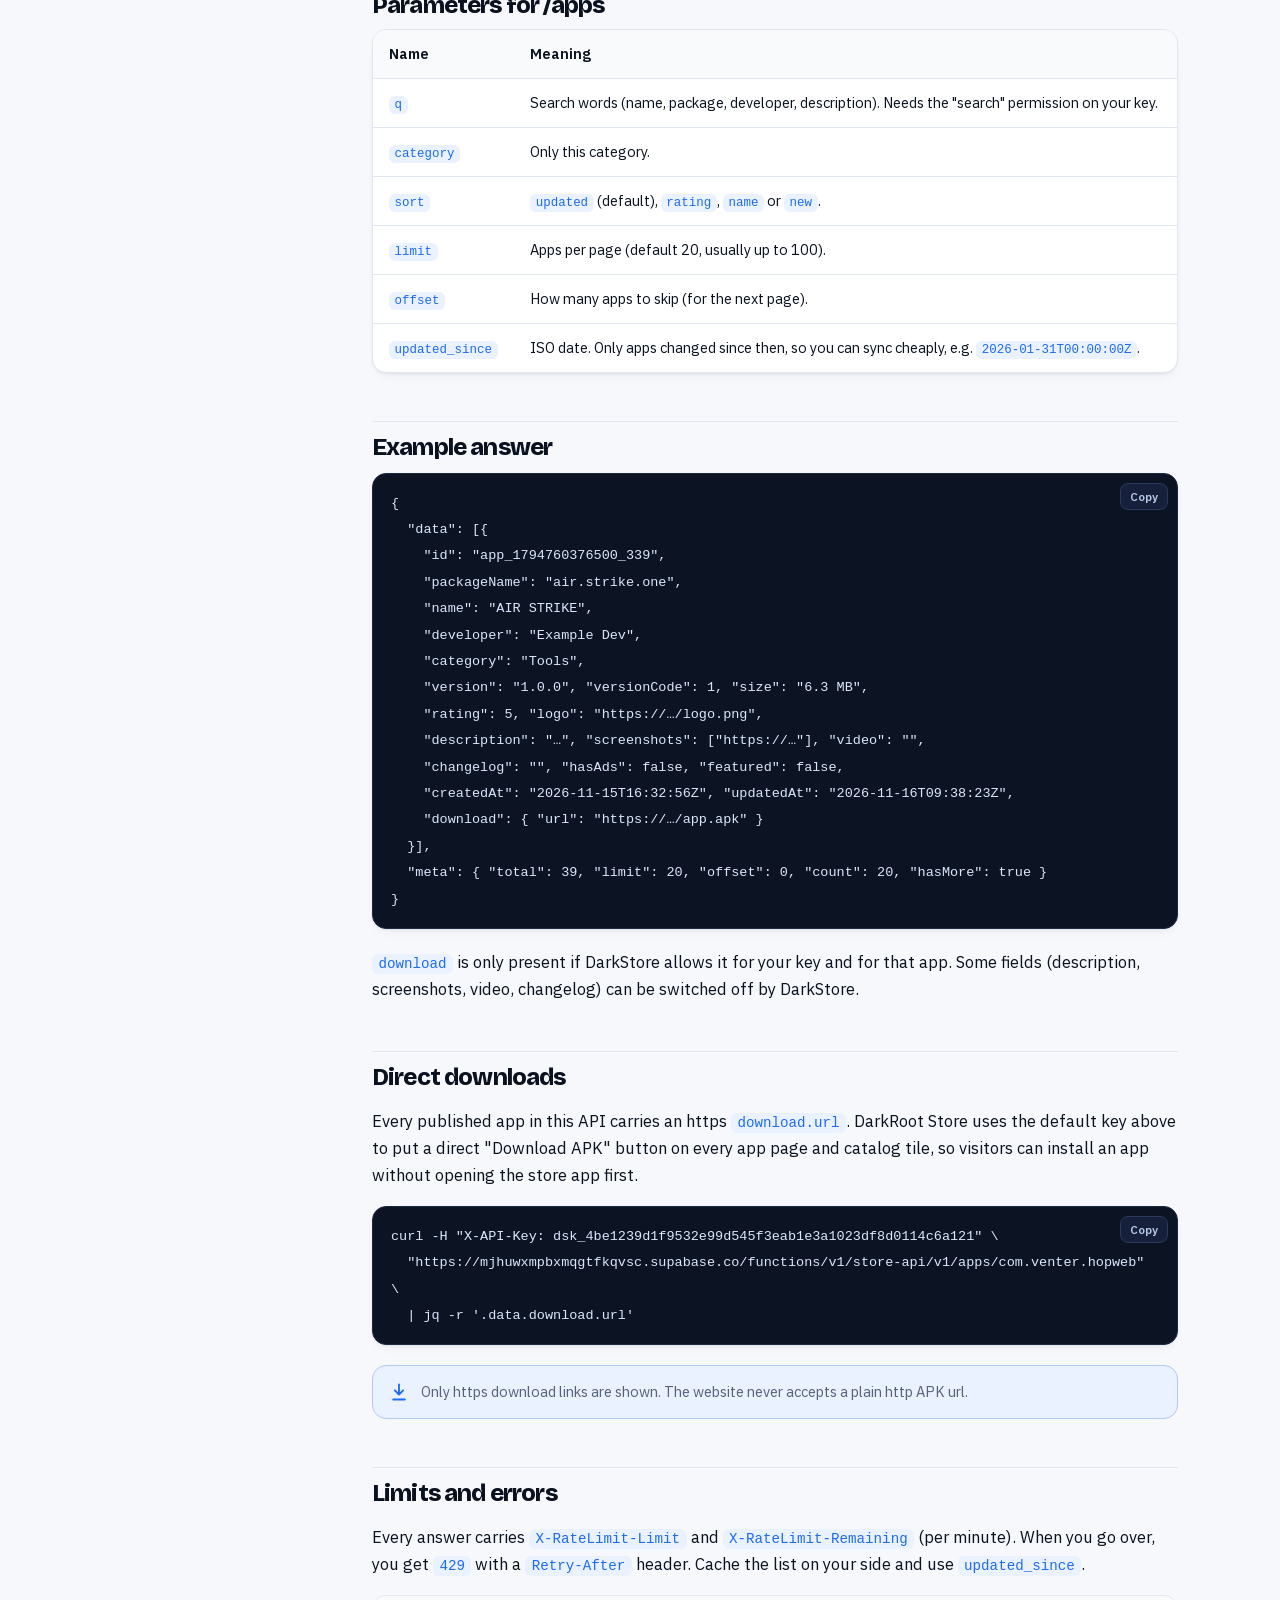
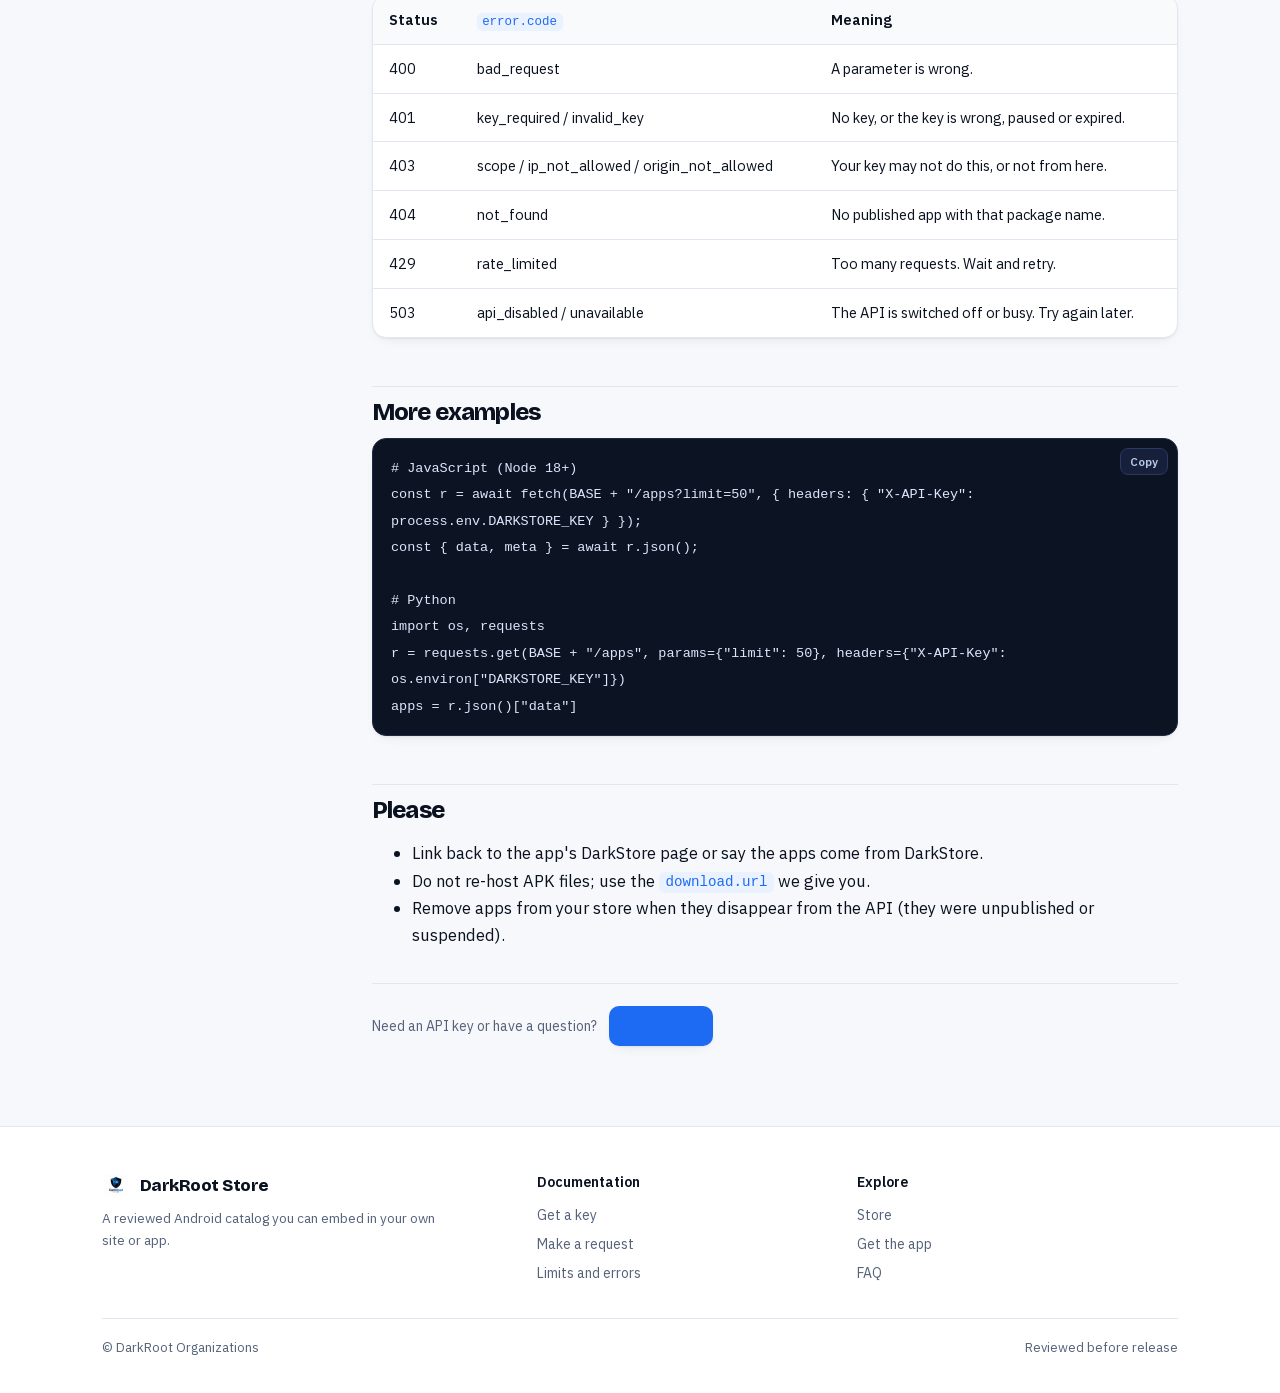
==== commit 2111ebed: "feat(website): sync updated website files (Nov 23)" ====
--- a/api.html
+++ b/api.html
@@ -3,67 +3,72 @@
 <meta charset="utf-8"><meta name="viewport" content="width=device-width,initial-scale=1,viewport-fit=cover">
 <title>DarkStore API for developers</title><meta name="description" content="Show every app published on DarkStore inside your own store or site with a simple JSON API.">
 <meta name="theme-color" content="#f5f8fc">
-<link rel="icon" href="favicon.png"><link rel="apple-touch-icon" href="apple-touch-icon.png">
+<meta property="og:type" content="website"><meta property="og:site_name" content="DarkRoot Store"><meta property="og:url" content="https://darkrootstore.vercel.app/api"><meta property="og:title" content="DarkStore API for developers"><meta property="og:description" content="A simple, reviewed JSON catalog API for your own store or site."><meta property="og:image" content="https://darkrootstore.vercel.app/icon.png"><meta property="og:image:width" content="512"><meta property="og:image:height" content="512"><meta property="og:locale" content="en_US"><meta name="twitter:card" content="summary_large_image"><meta name="twitter:title" content="DarkStore API for developers"><meta name="twitter:description" content="A simple, reviewed JSON catalog API for your own store or site."><meta name="twitter:image" content="https://darkrootstore.vercel.app/icon.png">
+<link rel="canonical" href="https://darkrootstore.vercel.app/api"><link rel="icon" href="/favicon.png"><link rel="apple-touch-icon" href="/apple-touch-icon.png"><link rel="manifest" href="/manifest.webmanifest">
 <script>try{var t=localStorage.getItem("ds_theme");if(t)document.documentElement.setAttribute("data-theme",t)}catch(e){}</script>
-<link rel="preconnect" href="https://fonts.googleapis.com"><link rel="preconnect" href="https://fonts.gstatic.com" crossorigin><link href="https://fonts.googleapis.com/css2?family=Bricolage+Grotesque:opsz,wght@12..96,500;12..96,700;12..96,800&family=IBM+Plex+Sans:wght@400;500;600&display=swap" rel="stylesheet">
-<link rel="stylesheet" href="site.css">
-<style>
-.doc{max-width:820px;margin:0 auto;padding:30px 0 70px}
-.doc h1{font:800 clamp(30px,5vw,44px)/1.1 var(--display);margin:0 0 10px}
-.doc h2{font:700 24px var(--display);margin:38px 0 8px}
-.doc p,.doc li{line-height:1.6;color:var(--steel)}
-.doc pre{background:var(--soft);border:1px solid var(--line);border-radius:14px;padding:14px 16px;overflow:auto;font:13px/1.55 ui-monospace,SFMono-Regular,Menlo,monospace;color:var(--ink)}
-.doc code{font:13px ui-monospace,SFMono-Regular,Menlo,monospace;background:var(--soft);padding:2px 6px;border-radius:6px;color:var(--ink)}
-.doc pre code{background:none;padding:0}
-.doc table{width:100%;border-collapse:collapse;font-size:14px;margin:8px 0}
-.doc th,.doc td{text-align:left;padding:9px 10px;border-bottom:1px solid var(--line);vertical-align:top;color:var(--steel)}
-.doc th{color:var(--ink)}
-.pill{display:inline-block;font:700 12px var(--body);padding:3px 9px;border-radius:99px;background:var(--soft);color:var(--blue);margin-right:6px}
-.live{display:flex;gap:10px;align-items:center;flex-wrap:wrap;margin:12px 0}
-#apistate{font-weight:600}
-</style>
+<link rel="preload" href="assets/fonts/bricolage-grotesque-latin.woff2" as="font" type="font/woff2" crossorigin>
+<link rel="preload" href="assets/fonts/ibm-plex-sans-latin.woff2" as="font" type="font/woff2" crossorigin>
+<link rel="stylesheet" href="site.css"><link rel="stylesheet" href="theme.css">
+<script type="application/ld+json">
+{"@context":"https://schema.org","@type":"TechArticle","headline":"DarkStore API for developers","description":"Embed the reviewed DarkStore app catalog in your own store or site with a simple JSON API.","url":"https://darkrootstore.vercel.app/api","inLanguage":"en","dateModified":"2026-11-23","publisher":{"@type":"Organization","name":"DarkRoot Organizations","url":"https://darkrootstore.vercel.app/","logo":"https://darkrootstore.vercel.app/icon.png"}}
+</script>
 </head><body>
+<a class="skip" href="#main">Skip to content</a>
 <header class="nav"><div class="wrap">
   <a class="brand" href="./"><img src="favicon.png" alt="" width="34" height="34">DarkRoot Store</a>
-  <span style="flex:1"></span>
+  <nav class="menu" id="menu" aria-label="Main">
+    <a class="l" href="./#store">Store</a><a class="l" href="./#get">Get it</a><a class="l" href="/api" aria-current="page">API</a><a class="l" href="./#faq">FAQ</a>
+  </nav>
   <button class="iconbtn" type="button" data-theme-toggle><svg class="ico-s sun" viewBox="0 0 24 24"><circle cx="12" cy="12" r="4"/><path d="M12 2v2m0 16v2M4.9 4.9l1.4 1.4m11.4 11.4l1.4 1.4M2 12h2m16 0h2M4.9 19.1l1.4-1.4M17.7 6.3l1.4-1.4"/></svg><svg class="ico-s moon" viewBox="0 0 24 24"><path d="M21 12.8A9 9 0 1 1 11.2 3a7 7 0 0 0 9.8 9.8z"/></svg></button>
+  <button class="iconbtn" type="button" id="menuBtn" aria-label="Menu" aria-expanded="false" aria-controls="menu"><svg class="ico-s" viewBox="0 0 24 24"><path d="M4 7h16M4 12h16M4 17h16"/></svg></button>
 </div></header>
 
-<main class="wrap"><div class="doc">
-  <h1>DarkStore API</h1>
-  <p>Show every app published on DarkStore in your own store, website or app. You get JSON with names, icons, screenshots, versions, ratings and (if allowed for your key) the APK download link. Apps appear here only after they passed DarkStore's review, and the list updates by itself.</p>
-  <div class="live"><span class="pill">Status</span><span id="apistate">checking…</span></div>
+<main class="wrap" id="main"><div class="docs">
+  <aside class="docnav" aria-label="On this page">
+    <h4>On this page</h4>
+    <a href="#key">Get a key</a><a href="#request">Make a request</a><a href="#endpoints">Endpoints</a><a href="#params">/apps parameters</a><a href="#answer">Example answer</a><a href="#downloads">Direct downloads</a><a href="#errors">Limits and errors</a><a href="#examples">More examples</a><a href="#please">Please</a>
+  </aside>
+  <div class="doc">
+    <span class="eyebrow"><i aria-hidden="true"></i>Developer documentation</span>
+    <h1>DarkStore API</h1>
+    <p class="lead">Show every app published on DarkStore in your own store, website or app. You get JSON with names, icons, screenshots, versions, ratings and — if allowed for your key — the APK download link.</p>
+    <div class="live"><span class="pill">Status</span><span id="apistate">checking…</span></div>
+    <div class="callout"><svg class="ico-s" viewBox="0 0 24 24"><circle cx="12" cy="12" r="9"/><path d="M12 8v5m0 3h.01"/></svg><span>Apps appear in this API only after they passed DarkStore's review. The list updates by itself.</span></div>
 
-  <h2>1. Get a key</h2>
-  <p>Ask the DarkStore team for an API key (see our <a href="https://github.com/darkrootiding-hub" rel="noopener">GitHub</a>). Every key has its own speed limit and can be paused at any time. Keep it secret: call the API from your server, not from public JavaScript.</p>
+    <h2 id="key">1. Get a key</h2>
+    <p>Ask the DarkStore team for an API key (see our <a href="https://github.com/darkrootiding-hub" rel="noopener">GitHub</a>). Every key has its own speed limit and can be paused at any time.</p>
+    <p>The <strong>default public key</strong> is already enabled for read-only catalog access, including the direct APK links used by this website:</p>
+    <div class="keybox"><code id="apikey">dsk_4be1239d1f9532e99d545f3eab1e3a1023df8d0114c6a121</code><button class="copy-code" id="keycopy" type="button">Copy</button></div>
+    <p class="small muted">This default key is public and rate-limited to 60 requests per minute. For production, request a scoped private key and keep it on your server — never ship a private key in public JavaScript.</p>
 
-  <h2>2. Make a request</h2>
-  <p>Base address:</p>
-  <pre><code id="base">https://mjhuwxmpbxmqgtfkqvsc.supabase.co/functions/v1/store-api/v1</code></pre>
-  <p>Send the key in the <code>X-API-Key</code> header (or <code>Authorization: Bearer &lt;key&gt;</code>). Only <code>GET</code> is supported.</p>
+    <h2 id="request">2. Make a request</h2>
+    <p>Base address:</p>
+    <pre><code id="base">https://mjhuwxmpbxmqgtfkqvsc.supabase.co/functions/v1/store-api/v1</code></pre>
+    <p>Send the key in the <code>X-API-Key</code> header (or <code>Authorization: Bearer &lt;key&gt;</code>). Only <code>GET</code> is supported.</p>
 <pre><code>curl -H "X-API-Key: YOUR_KEY" \
   "https://mjhuwxmpbxmqgtfkqvsc.supabase.co/functions/v1/store-api/v1/apps?limit=20&amp;sort=rating"</code></pre>
 
-  <h2>Endpoints</h2>
-  <table>
-    <tr><th>Endpoint</th><th>What it returns</th></tr>
-    <tr><td><code>GET /apps</code></td><td>A page of published apps.</td></tr>
-    <tr><td><code>GET /apps/{packageName}</code></td><td>One app, e.g. <code>/apps/com.example.app</code>.</td></tr>
-    <tr><td><code>GET /categories</code></td><td>Categories with the number of apps in each.</td></tr>
-    <tr><td><code>GET /status</code></td><td>Whether the API is on. No key needed.</td></tr>
-  </table>
-  <h2>Parameters for /apps</h2>
-  <table>
-    <tr><th>Name</th><th>Meaning</th></tr>
-    <tr><td><code>q</code></td><td>Search words (name, package, developer, description). Needs the "search" permission on your key.</td></tr>
-    <tr><td><code>category</code></td><td>Only this category.</td></tr>
-    <tr><td><code>sort</code></td><td><code>updated</code> (default), <code>rating</code>, <code>name</code> or <code>new</code>.</td></tr>
-    <tr><td><code>limit</code></td><td>Apps per page (default 20, usually up to 100).</td></tr>
-    <tr><td><code>offset</code></td><td>How many apps to skip (for the next page).</td></tr>
-    <tr><td><code>updated_since</code></td><td>ISO date. Only apps changed since then, so you can sync cheaply, e.g. <code>2026-01-31T00:00:00Z</code>.</td></tr>
-  </table>
+    <h2 id="endpoints">Endpoints</h2>
+    <div class="table-wrap"><table>
+      <tr><th>Endpoint</th><th>What it returns</th></tr>
+      <tr><td><code>GET /apps</code></td><td>A page of published apps.</td></tr>
+      <tr><td><code>GET /apps/{packageName}</code></td><td>One app, e.g. <code>/apps/com.example.app</code>.</td></tr>
+      <tr><td><code>GET /categories</code></td><td>Categories with the number of apps in each.</td></tr>
+      <tr><td><code>GET /status</code></td><td>Whether the API is on. No key needed.</td></tr>
+    </table></div>
 
-  <h2>Example answer</h2>
+    <h2 id="params">Parameters for /apps</h2>
+    <div class="table-wrap"><table>
+      <tr><th>Name</th><th>Meaning</th></tr>
+      <tr><td><code>q</code></td><td>Search words (name, package, developer, description). Needs the "search" permission on your key.</td></tr>
+      <tr><td><code>category</code></td><td>Only this category.</td></tr>
+      <tr><td><code>sort</code></td><td><code>updated</code> (default), <code>rating</code>, <code>name</code> or <code>new</code>.</td></tr>
+      <tr><td><code>limit</code></td><td>Apps per page (default 20, usually up to 100).</td></tr>
+      <tr><td><code>offset</code></td><td>How many apps to skip (for the next page).</td></tr>
+      <tr><td><code>updated_since</code></td><td>ISO date. Only apps changed since then, so you can sync cheaply, e.g. <code>2026-01-31T00:00:00Z</code>.</td></tr>
+    </table></div>
+
+    <h2 id="answer">Example answer</h2>
 <pre><code>{
   "data": [{
     "id": "app_1794760376500_339",
@@ -80,21 +85,28 @@
   }],
   "meta": { "total": 39, "limit": 20, "offset": 0, "count": 20, "hasMore": true }
 }</code></pre>
-  <p><code>download</code> is only present if DarkStore allows it for your key and for that app. Some fields (description, screenshots, video, changelog) can be switched off by DarkStore.</p>
+    <p><code>download</code> is only present if DarkStore allows it for your key and for that app. Some fields (description, screenshots, video, changelog) can be switched off by DarkStore.</p>
 
-  <h2>Limits and errors</h2>
-  <p>Every answer carries <code>X-RateLimit-Limit</code> and <code>X-RateLimit-Remaining</code> (per minute). When you go over, you get <code>429</code> with a <code>Retry-After</code> header. Cache the list on your side and use <code>updated_since</code>.</p>
-  <table>
-    <tr><th>Status</th><th><code>error.code</code></th><th>Meaning</th></tr>
-    <tr><td>400</td><td>bad_request</td><td>A parameter is wrong.</td></tr>
-    <tr><td>401</td><td>key_required / invalid_key</td><td>No key, or the key is wrong, paused or expired.</td></tr>
-    <tr><td>403</td><td>scope / ip_not_allowed / origin_not_allowed</td><td>Your key may not do this, or not from here.</td></tr>
-    <tr><td>404</td><td>not_found</td><td>No published app with that package name.</td></tr>
-    <tr><td>429</td><td>rate_limited</td><td>Too many requests. Wait and retry.</td></tr>
-    <tr><td>503</td><td>api_disabled / unavailable</td><td>The API is switched off or busy. Try again later.</td></tr>
-  </table>
+    <h2 id="downloads">Direct downloads</h2>
+    <p>Every published app in this API carries an https <code>download.url</code>. DarkRoot Store uses the default key above to put a direct "Download APK" button on every app page and catalog tile, so visitors can install an app without opening the store app first.</p>
+<pre><code>curl -H "X-API-Key: dsk_4be1239d1f9532e99d545f3eab1e3a1023df8d0114c6a121" \
+  "https://mjhuwxmpbxmqgtfkqvsc.supabase.co/functions/v1/store-api/v1/apps/com.venter.hopweb" \
+  | jq -r '.data.download.url'</code></pre>
+    <div class="callout"><svg class="ico-s" viewBox="0 0 24 24"><path d="M12 3v12m0 0l-5-5m5 5l5-5M5 21h14"/></svg><span>Only https download links are shown. The website never accepts a plain http APK url.</span></div>
 
-  <h2>More examples</h2>
+    <h2 id="errors">Limits and errors</h2>
+    <p>Every answer carries <code>X-RateLimit-Limit</code> and <code>X-RateLimit-Remaining</code> (per minute). When you go over, you get <code>429</code> with a <code>Retry-After</code> header. Cache the list on your side and use <code>updated_since</code>.</p>
+    <div class="table-wrap"><table>
+      <tr><th>Status</th><th><code>error.code</code></th><th>Meaning</th></tr>
+      <tr><td>400</td><td>bad_request</td><td>A parameter is wrong.</td></tr>
+      <tr><td>401</td><td>key_required / invalid_key</td><td>No key, or the key is wrong, paused or expired.</td></tr>
+      <tr><td>403</td><td>scope / ip_not_allowed / origin_not_allowed</td><td>Your key may not do this, or not from here.</td></tr>
+      <tr><td>404</td><td>not_found</td><td>No published app with that package name.</td></tr>
+      <tr><td>429</td><td>rate_limited</td><td>Too many requests. Wait and retry.</td></tr>
+      <tr><td>503</td><td>api_disabled / unavailable</td><td>The API is switched off or busy. Try again later.</td></tr>
+    </table></div>
+
+    <h2 id="examples">More examples</h2>
 <pre><code># JavaScript (Node 18+)
 const r = await fetch(BASE + "/apps?limit=50", { headers: { "X-API-Key": process.env.DARKSTORE_KEY } });
 const { data, meta } = await r.json();
@@ -104,17 +116,50 @@
 r = requests.get(BASE + "/apps", params={"limit": 50}, headers={"X-API-Key": os.environ["DARKSTORE_KEY"]})
 apps = r.json()["data"]</code></pre>
 
-  <h2>Please</h2>
-  <ul>
-    <li>Link back to the app's DarkStore page or say the apps come from DarkStore.</li>
-    <li>Do not re-host APK files; use the <code>download.url</code> we give you.</li>
-    <li>Remove apps from your store when they disappear from the API (they were unpublished or suspended).</li>
-  </ul>
+    <h2 id="please">Please</h2>
+    <ul>
+      <li>Link back to the app's DarkStore page or say the apps come from DarkStore.</li>
+      <li>Do not re-host APK files; use the <code>download.url</code> we give you.</li>
+      <li>Remove apps from your store when they disappear from the API (they were unpublished or suspended).</li>
+    </ul>
+
+    <div class="docfoot"><span class="small muted">Need an API key or have a question?</span><a class="btn sm" href="https://github.com/darkrootiding-hub" rel="noopener">Contact us</a></div>
+  </div>
 </div></main>
-<footer><div class="wrap"><span>© DarkRoot Organizations</span><a href="./">Home</a><span class="r" data-ver></span></div></footer>
+<footer><div class="wrap">
+  <div class="footer-grid">
+    <div><a class="f-brand" href="./"><img src="favicon.png" alt="">DarkRoot Store</a><p>A reviewed Android catalog you can embed in your own site or app.</p></div>
+    <div><h4>Documentation</h4><a href="#key">Get a key</a><a href="#request">Make a request</a><a href="#errors">Limits and errors</a></div>
+    <div><h4>Explore</h4><a href="./#store">Store</a><a href="./#get">Get the app</a><a href="./#faq">FAQ</a></div>
+    <div class="f-end"><span data-ver></span></div>
+  </div>
+  <div class="footer-bottom"><span>© DarkRoot Organizations</span><span>Reviewed before release</span></div>
+</div></footer>
 <script src="site.js"></script>
 <script>
-(function(){var b=document.getElementById("base").textContent.trim(),el=document.getElementById("apistate");
-fetch(b+"/status").then(function(r){return r.json()}).then(function(j){el.textContent=j.enabled?"API is online":(j.message||"API is switched off")}).catch(function(){el.textContent="could not check right now"})})();
+(function(){
+  var b = document.getElementById("base").textContent.trim(), el = document.getElementById("apistate");
+  var c = ("AbortController" in window) ? new AbortController() : null;
+  var t = setTimeout(function(){ if (c) c.abort(); }, 6000);
+  fetch(b + "/status", c ? {signal: c.signal} : {})
+    .then(function(r){ return r.ok ? r.json() : null; })
+    .then(function(j){ clearTimeout(t); el.textContent = j ? (j.enabled ? "API is online" : (j.message || "API is switched off")) : "could not check right now"; })
+    .catch(function(){ clearTimeout(t); el.textContent = "could not check right now"; });
+
+  // Copy button on every code block.
+  Array.prototype.forEach.call(document.querySelectorAll(".doc pre"), function(pre){
+    var text = pre.innerText, btn = document.createElement("button");
+    btn.type = "button"; btn.className = "copy-code"; btn.textContent = "Copy";
+    btn.addEventListener("click", function(){
+      DS.copy(text).then(function(){ btn.textContent = "Copied"; setTimeout(function(){ btn.textContent = "Copy"; }, 1600); });
+    });
+    pre.appendChild(btn);
+  });
+
+  var kc = document.getElementById("keycopy"), k = document.getElementById("apikey");
+  if (kc && k) kc.addEventListener("click", function () {
+    DS.copy(k.textContent.trim()).then(function () { kc.textContent = "Copied"; setTimeout(function () { kc.textContent = "Copy"; }, 1600); });
+  });
+})();
 </script>
 </body></html>
--- a/site.css
+++ b/site.css
@@ -145,3 +145,492 @@
 .fb-page h1{font-size:clamp(28px,5vw,38px);margin-bottom:10px}.fb-page>p{margin:0 0 22px}
 .fb-get{margin-top:34px;padding-top:22px;border-top:1px solid var(--line)}.fb-get p{margin:0 0 10px}
 .fb-get .alt{display:flex;gap:8px;justify-content:center;margin-top:10px}
+
+/* invite page: the download action is the primary focus */
+.invite-card{max-width:520px;padding:32px 30px 26px;text-align:left}
+.invite-top{display:flex;align-items:center;justify-content:space-between;gap:12px}
+.invite-card .ico{width:56px;height:56px;margin:0;border-radius:14px}
+.invite-card .ico img{width:100%;height:100%;object-fit:contain}
+.invite-badge{font:700 11px var(--body);letter-spacing:.14em;text-transform:uppercase;color:var(--blue);background:var(--soft);padding:7px 11px;border-radius:99px}
+.invite-card h1{font-size:clamp(23px,5vw,30px);line-height:1.14;margin:16px 0 6px}
+.invite-card #sub{font-size:16px;margin:0 0 18px}
+.code-row{display:flex;align-items:center;gap:10px;border:1.5px dashed var(--line);background:var(--paper);border-radius:14px;padding:10px 12px;margin:0 0 20px}
+.code-row .code{margin:0;padding:0;background:none;color:var(--ink);font-size:19px;letter-spacing:.1em;flex:1;min-width:0;text-align:left}
+.code-copy{display:inline-flex;align-items:center;gap:6px;border:1.5px solid var(--line);background:var(--plate);color:var(--ink);border-radius:10px;padding:8px 11px;font:600 14px var(--body);cursor:pointer;white-space:nowrap}
+.code-copy:hover,.code-copy.done{border-color:var(--blue);color:var(--blue)}
+.invite-cta{display:flex;flex-direction:column;gap:9px;margin:0 0 4px}
+.invite-cta .btn{width:100%;margin:0}
+.hero-dl{padding:15px 20px;border-radius:14px;font-size:17px;text-align:left;background:linear-gradient(135deg,color-mix(in srgb,var(--blue) 92%,#fff),var(--blue));box-shadow:0 14px 30px -14px var(--blue)}
+.hero-dl:hover{box-shadow:0 18px 36px -14px var(--blue)}
+.dl-stack{display:flex;flex-direction:column;align-items:flex-start;line-height:1.2}
+.dl-stack b{font-weight:700}.dl-stack small{font:500 12.5px var(--body);opacity:.85;margin-top:3px}
+.dl-stack [data-ver]:not(:empty)::before{content:" · "}
+.open-app{background:transparent;color:var(--steel);border:1.5px solid var(--line);font-size:14px;padding:11px}
+.copied-note{display:flex;gap:9px;align-items:flex-start;background:var(--soft);color:var(--ink);border-radius:12px;padding:11px 13px;font-size:13px;margin:14px 0 0}
+.copied-note svg{width:18px;height:18px;flex:none;fill:none;stroke:var(--blue);stroke-width:2.2;stroke-linecap:round;stroke-linejoin:round;margin-top:2px}
+.trust{display:flex;gap:8px;flex-wrap:wrap;margin:18px 0 0}.trust span{font:600 12px var(--body);color:var(--ok);background:color-mix(in srgb,var(--ok) 10%,transparent);border-radius:99px;padding:6px 10px}
+.invite-card .how{margin:16px 0 0;padding:14px 16px 14px 36px;background:var(--paper);border:1px solid var(--line);border-radius:14px}
+.invite-card #bad{text-align:center}
+@media(max-width:480px){.invite-card{padding:24px 18px}.code-row .code{font-size:16px}}
+
+/* =============================================================
+   Polished design layer — shared by every page.
+   Fonts are self-hosted in assets/fonts (taken from the live page).
+   ============================================================= */
+@font-face{font-family:'Bricolage Grotesque';src:url('assets/fonts/bricolage-grotesque-latin.woff2') format('woff2');font-style:normal;font-weight:500 800;font-display:swap}
+@font-face{font-family:'IBM Plex Sans';src:url('assets/fonts/ibm-plex-sans-latin.woff2') format('woff2');font-style:normal;font-weight:400 600;font-display:swap}
+:root{--accent:#6d5efc;--radius:18px;--ring:color-mix(in srgb,var(--blue) 45%,transparent)}
+:root[data-theme=dark]{--accent:#9a8dff}
+@media(prefers-color-scheme:dark){:root:not([data-theme=light]){--accent:#9a8dff}}
+
+/* header */
+.nav{box-shadow:0 1px 0 var(--line),0 14px 34px -30px var(--shadow)}
+.nav .wrap{height:68px}
+.brand{font-weight:800;font-size:19px;letter-spacing:-.035em}
+.brand img{border-radius:10px;box-shadow:0 5px 14px -8px var(--shadow)}
+.menu a.l{position:relative;font-weight:500}
+.menu a.l::after{content:"";position:absolute;left:2px;right:2px;bottom:-3px;height:2px;border-radius:2px;background:var(--blue);transform:scaleX(0);transform-origin:left;transition:transform .18s ease}
+.menu a.l:hover::after,.menu a.l[aria-current]::after{transform:scaleX(1)}
+.nav .btn.sm,.nav a.btn.sm{border-radius:10px;padding:10px 17px;box-shadow:0 9px 20px -12px var(--blue)}
+
+/* shared typography and surfaces */
+h1{letter-spacing:-.045em}h2{letter-spacing:-.035em}
+h2[data-eyebrow]::before{content:attr(data-eyebrow);display:block;font:700 11.5px/1 var(--body);letter-spacing:.17em;text-transform:uppercase;color:var(--blue);margin:0 0 11px}
+.eyebrow{display:inline-flex;align-items:center;gap:9px;border:1px solid var(--line);background:var(--plate);border-radius:99px;padding:7px 13px;font:600 11.5px/1 var(--body);letter-spacing:.09em;text-transform:uppercase;color:var(--steel);box-shadow:0 6px 18px -14px var(--shadow)}
+.eyebrow i{width:7px;height:7px;border-radius:50%;background:var(--ok);box-shadow:0 0 0 4px color-mix(in srgb,var(--ok) 16%,transparent)}
+.btn{box-shadow:0 8px 20px -14px var(--shadow)}
+.btn:hover{box-shadow:0 14px 28px -14px color-mix(in srgb,var(--blue) 65%,transparent)}
+.btn.ghost:hover{box-shadow:0 10px 22px -16px var(--shadow)}
+:focus-visible{outline:3px solid var(--ring)}
+
+/* hero */
+.hero{padding-top:72px;padding-bottom:82px;background:radial-gradient(circle at 78% 28%,color-mix(in srgb,var(--blue) 10%,transparent),transparent 58%);border-radius:28px}
+.hero h1{margin-top:20px}
+.hero .lede{margin-top:20px}
+.hero .cta{margin-top:4px}
+.hero .phone{box-shadow:0 42px 80px -40px var(--shadow),0 0 0 1px var(--line)}
+.hero .phone::after{content:"";position:absolute;inset:8% -8% -8% 8%;border-radius:50%;background:radial-gradient(circle,color-mix(in srgb,var(--blue) 16%,transparent),transparent 66%);filter:blur(22px);z-index:-1}
+.hero .phone{position:relative;z-index:0}
+.facts li{transition:border-color .15s,transform .15s}
+.facts li:hover{border-color:var(--blue);transform:translateY(-1px)}
+
+/* catalogue */
+.tile{box-shadow:0 8px 20px -18px var(--shadow)}
+.tile:hover{box-shadow:0 16px 30px -18px color-mix(in srgb,var(--blue) 55%,transparent)}
+.pill{transition:background .15s,color .15s,border-color .15s}
+.empty{background:linear-gradient(180deg,var(--plate),transparent)}
+
+/* distribution cards */
+.store{transition:transform .2s ease,box-shadow .2s ease,border-color .2s ease}
+.store:hover{transform:translateY(-4px);border-color:color-mix(in srgb,var(--blue) 45%,var(--line));box-shadow:0 24px 48px -32px var(--shadow)}
+.store.primary::before{content:"";position:absolute;left:22px;right:22px;top:0;height:3px;border-radius:0 0 4px 4px;background:linear-gradient(90deg,transparent,var(--blue),transparent)}
+.store .logo{box-shadow:0 12px 24px -14px var(--shadow)}
+
+/* steps and features */
+.steps li::before{box-shadow:0 8px 18px -9px var(--blue)}
+.steps h3{font-size:18px;letter-spacing:-.02em}
+dl.feat>div{position:relative;padding-left:27px}
+dl.feat>div::before{content:"";position:absolute;left:2px;top:27px;width:8px;height:8px;border-radius:50%;background:var(--blue);box-shadow:0 0 0 5px var(--soft)}
+.note{border:1px solid color-mix(in srgb,var(--blue) 22%,var(--line))}
+
+/* release + FAQ */
+.rel{box-shadow:0 20px 44px -34px var(--shadow)}
+details{border:1px solid var(--line);border-radius:14px;background:var(--plate);padding:16px 18px;margin-bottom:10px}
+details:last-of-type{border-bottom:1px solid var(--line);margin-bottom:0}
+details[open]{border-color:color-mix(in srgb,var(--blue) 38%,var(--line));box-shadow:0 14px 28px -24px var(--shadow)}
+details p{margin-top:12px}
+
+/* footer */
+footer{padding:44px 0 34px}
+footer .wrap{display:block}
+.footer-grid{display:grid;grid-template-columns:1.4fr 1fr 1fr auto;gap:28px 36px;align-items:start}
+.footer-grid .f-brand{display:flex;align-items:center;gap:10px;font:800 17px var(--display);letter-spacing:-.03em;color:var(--ink);text-decoration:none;margin-bottom:8px}
+.footer-grid .f-brand img{width:28px;height:28px;border-radius:8px;background:#fff;padding:2px}
+.footer-grid p{margin:0;color:var(--steel);font-size:13.5px;max-width:26em}
+.footer-grid h4{font:700 12px var(--body);letter-spacing:.12em;text-transform:uppercase;color:var(--ink);margin:2px 0 10px}
+.footer-grid a:not(.f-brand){display:block;color:var(--steel);text-decoration:none;font-size:14px;padding:3px 0}
+.footer-grid a:hover{color:var(--blue)}
+.footer-grid .f-end{text-align:right;color:var(--steel);font-size:13px;align-self:end}
+.footer-bottom{display:flex;justify-content:space-between;gap:16px;flex-wrap:wrap;border-top:1px solid var(--line);margin-top:30px;padding-top:18px;color:var(--steel);font-size:13px}
+
+/* app detail page */
+.ahead{padding:26px;background:linear-gradient(135deg,color-mix(in srgb,var(--soft) 55%,transparent),transparent 70%);border:1px solid var(--line);border-radius:22px}
+.ahead h1{font-size:clamp(30px,5vw,46px);letter-spacing:-.04em}
+.chip{border:1px solid color-mix(in srgb,var(--blue) 18%,transparent)}
+.side{box-shadow:0 24px 54px -44px var(--shadow)}
+.shots button{border-radius:14px;overflow:hidden;border:1px solid var(--line)}
+.shots img{border:0;border-radius:14px;transition:transform .25s ease}
+.shots button:hover img{transform:scale(1.03)}
+.fb-page{padding-top:88px;padding-bottom:96px}
+.fb-logo{box-shadow:0 18px 36px -24px var(--shadow)}
+
+/* documentation page */
+.docs{display:grid;grid-template-columns:224px minmax(0,1fr);gap:46px;padding:34px 0 80px;align-items:start}
+.docnav{position:sticky;top:92px;border:1px solid var(--line);background:var(--plate);border-radius:18px;padding:18px;box-shadow:0 18px 40px -34px var(--shadow)}
+.docnav h4{font:700 11.5px var(--body);letter-spacing:.14em;text-transform:uppercase;color:var(--ink);margin:0 0 10px}
+.docnav a{display:block;padding:7px 10px;border-radius:9px;color:var(--steel);text-decoration:none;font-size:14px}
+.docnav a:hover{background:var(--soft);color:var(--blue)}
+.doc h2{scroll-margin-top:92px;font-size:24px;margin-top:38px}
+.doc .lead{font-size:18px;color:var(--steel);max-width:44em;margin:16px 0 22px}
+.doc p,.doc li{line-height:1.65}
+.doc a{color:var(--blue)}
+.doc .callout{display:flex;gap:12px;align-items:flex-start;border:1px solid color-mix(in srgb,var(--blue) 24%,var(--line));background:var(--soft);border-radius:14px;padding:14px 16px;margin:18px 0;color:var(--steel);font-size:14.5px}
+.doc .callout svg{flex:none;color:var(--blue);margin-top:2px}
+.doc pre{position:relative;padding:16px 18px;margin:12px 0 20px;line-height:1.6;overflow:auto;max-width:100%}
+.doc pre code{padding-right:74px;white-space:pre-wrap;overflow-wrap:anywhere}
+.copy-code{position:absolute;top:9px;right:9px;border:1px solid var(--line);background:var(--plate);color:var(--steel);border-radius:8px;padding:5px 9px;font:600 11.5px var(--body);cursor:pointer}
+.copy-code:hover{border-color:var(--blue);color:var(--blue)}
+.table-wrap{overflow-x:auto;border:1px solid var(--line);border-radius:14px;margin:10px 0 20px}
+.table-wrap table{margin:0;width:100%}
+.doc table th{color:var(--ink);background:color-mix(in srgb,var(--paper) 70%,transparent);font-weight:600}
+.doc table tr:last-child td,.doc table tr:last-child th{border-bottom:0}
+.doc .docfoot{margin-top:34px;padding-top:22px;border-top:1px solid var(--line);display:flex;gap:12px;flex-wrap:wrap;align-items:center}
+
+@media(max-width:1080px){.footer-grid{grid-template-columns:1fr 1fr}.footer-grid .f-end{text-align:left}}
+@media(max-width:980px){
+ .docs{grid-template-columns:1fr;gap:22px;padding-top:26px}
+ .docnav{position:static;display:flex;flex-wrap:wrap;gap:6px;align-items:center}
+ .docnav h4{width:100%;margin:0 0 4px}
+ .docnav a{border:1px solid var(--line);background:var(--paper);padding:6px 11px;border-radius:99px}
+}
+@media(max-width:820px){
+ .nav .wrap{height:62px}
+ .hero{padding-top:30px;padding-bottom:38px;background:none}
+ .hero .phone::after{display:none}
+ .footer-grid{grid-template-columns:1fr 1fr;gap:24px}
+ .doc h2{scroll-margin-top:74px}
+}
+@media(max-width:520px){.footer-grid{grid-template-columns:1fr}.footer-grid .f-end{text-align:left}}
+@media(prefers-reduced-motion:reduce){.store:hover,.tile:hover,.shots img{transform:none}}
+
+/* direct APK downloads from the published catalog */
+.tile{padding:12px 12px 12px 14px;gap:10px}
+.tile-main{display:flex;gap:13px;align-items:center;flex:1;min-width:0;text-decoration:none}
+.tile-main>div{min-width:0;flex:1}
+.tile-dl{flex:none;width:38px;height:38px;display:grid;place-items:center;border-radius:11px;border:1px solid var(--line);background:var(--paper);color:var(--blue);text-decoration:none;font:700 19px/1 var(--body);transition:background .15s,color .15s,border-color .15s,transform .15s}
+.tile-dl:hover{background:var(--blue);color:var(--blue-ink);border-color:var(--blue);transform:translateY(-1px)}
+.tile-dl.busy,.tile-dl[aria-disabled=true]{opacity:.45;pointer-events:none}
+.tile.sk-t .tile-dl{display:none}
+#apkdl,#fbDl{flex:1;min-width:160px}
+.btn.busy{opacity:.65;pointer-events:none}
+.keybox{display:flex;align-items:center;gap:10px;flex-wrap:wrap;background:var(--soft);border:1px solid var(--line);border-radius:12px;padding:10px 12px;margin:12px 0}
+.keybox code{font:600 13px/1.5 ui-monospace,SFMono-Regular,Menlo,monospace;color:var(--ink);overflow-wrap:anywhere;flex:1;min-width:0}
+.keybox .copy-code{position:static;flex:none}
+.doc .callout strong{color:var(--ink)}
+@media(max-width:480px){.tile-dl{width:34px;height:34px}.tile-main{gap:10px}}
+
+
+/* =============================================================
+   MOBILE UI IMPROVEMENTS — appended after line 320
+   ============================================================= */
+
+/* ── Global touch feedback ── */
+@media(hover:none){
+  .btn:active{transform:scale(.97);opacity:.88}
+  .tile:active{transform:scale(.98);border-color:var(--blue)}
+  .pill:active{background:var(--soft);border-color:var(--blue)}
+  .iconbtn:active{background:var(--soft)}
+  .store:active{transform:scale(.99)}
+  details summary:active{color:var(--blue)}
+  .row:active{background:var(--soft)}
+  .tile-dl:active{background:var(--blue);color:var(--blue-ink);border-color:var(--blue)}
+}
+
+/* ── Hamburger menu: animated icon + backdrop + smooth slide ── */
+#menuBtn{position:relative;z-index:22}
+#menuBtn .ico-s path{transition:d .22s ease,opacity .22s ease,transform .22s ease;transform-origin:center}
+
+/* Menu open states */
+.menu{
+  transform-origin:top center;
+  transition:opacity .22s ease, transform .22s ease, visibility .22s;
+  visibility:hidden;opacity:0;transform:translateY(-8px) scaleY(.97);
+}
+.menu.open{visibility:visible;opacity:1;transform:translateY(0) scaleY(1)}
+
+/* Backdrop */
+#menuBackdrop{
+  display:none;position:fixed;inset:0;z-index:19;
+  background:rgba(0,0,0,.38);
+  backdrop-filter:blur(2px);-webkit-backdrop-filter:blur(2px);
+  opacity:0;transition:opacity .22s ease;
+}
+#menuBackdrop.show{opacity:1}
+
+/* ── Navigation improvements on mobile ── */
+@media(max-width:820px){
+  .nav .wrap{height:62px;gap:6px}
+  #menuBtn{display:grid}
+
+  .menu{
+    display:flex; /* always rendered, controlled by visibility/opacity */
+    position:fixed;top:62px;left:0;right:0;
+    flex-direction:column;align-items:stretch;gap:0;
+    background:color-mix(in srgb,var(--paper) 96%,transparent);
+    backdrop-filter:blur(18px);-webkit-backdrop-filter:blur(18px);
+    border-bottom:1px solid var(--line);
+    padding:8px 22px 18px;
+    z-index:21;
+    box-shadow:0 20px 40px -20px var(--shadow);
+  }
+  .menu.open{display:flex}
+
+  .menu a.l{
+    padding:14px 0;
+    font-size:17px;
+    font-weight:600;
+    border-bottom:1px solid var(--line);
+    color:var(--ink);
+    min-height:48px;
+    display:flex;align-items:center;
+  }
+  .menu a.l:last-child{border-bottom:none}
+  .menu a.l::after{display:none} /* hide desktop underline animation */
+  .menu a.l:active{color:var(--blue);padding-left:4px}
+
+  #menuBackdrop{display:block}
+
+  /* Hamburger → X animation via aria-expanded */
+  #menuBtn[aria-expanded="true"] .ico-s{stroke:var(--blue)}
+}
+
+/* ── Hero section: mobile stacking ── */
+@media(max-width:820px){
+  .hero{
+    grid-template-columns:1fr;
+    gap:0;
+    padding-top:28px;
+    padding-bottom:40px;
+    border-radius:0;
+    background:none;
+    text-align:center;
+  }
+  .hero > div:first-child{order:1}
+  .hero .phone{order:2;margin:28px auto 0;width:min(300px,86vw)}
+
+  .hero h1{font-size:clamp(32px,8vw,52px);margin-top:14px}
+  .hero .lede{font-size:17px;margin:14px auto 20px;max-width:28em}
+  .hero .cta{justify-content:center}
+  .hero .facts{justify-content:center}
+  .eyebrow{font-size:11px}
+}
+
+/* ── Store grid: 1-col on small phones, more spacious ── */
+@media(max-width:820px){
+  .grid{grid-template-columns:repeat(auto-fill,minmax(220px,1fr));gap:12px}
+}
+@media(max-width:480px){
+  .grid{grid-template-columns:1fr;gap:10px}
+  .tile{padding:14px;gap:12px;border-radius:14px}
+  .tile b{font-size:15px}
+  .tile small{font-size:12.5px}
+  .tile-dl{width:40px;height:40px;border-radius:12px}
+}
+
+/* ── Category chipbar: polished pill bar ── */
+.chipbar{
+  padding:4px 0 16px;
+  scroll-padding-left:4px;
+  -webkit-overflow-scrolling:touch;
+}
+.pill{
+  padding:8px 18px;
+  font-size:14px;
+  font-weight:600;
+  border-radius:99px;
+  min-height:36px;
+  display:inline-flex;align-items:center;
+}
+@media(max-width:820px){
+  .chipbar{margin:0 -22px;padding:4px 22px 16px}
+}
+@media(max-width:480px){
+  .chipbar{margin:0 -16px;padding:4px 16px 16px}
+}
+
+/* ── Search bar: full width on mobile ── */
+@media(max-width:820px){
+  .tools{gap:10px}
+  .search{flex:1 1 100%;max-width:100%}
+  .search input{height:50px;font-size:16px} /* 16px prevents iOS zoom */
+  select{height:50px;font-size:16px}
+}
+
+/* ── Steps section: improved vertical connector ── */
+@media(max-width:820px){
+  .steps{gap:0}
+  .steps li{
+    padding:0 0 32px 60px;
+    position:relative;
+  }
+  .steps li::before{
+    width:38px;height:38px;font-size:16px;
+    box-shadow:0 0 0 6px var(--paper),0 8px 18px -9px var(--blue);
+  }
+  .steps li:not(:last-child)::after{
+    top:38px;left:18px;right:auto;
+    width:2px;height:calc(100% - 10px);
+    background:linear-gradient(to bottom,var(--blue),var(--line));
+  }
+  .steps li:last-child{padding-bottom:0}
+  .steps h3{margin-bottom:4px}
+}
+
+/* ── Features (dl.feat): single column, left accent ── */
+@media(max-width:820px){
+  dl.feat{grid-template-columns:1fr;gap:0}
+  dl.feat>div{padding:16px 0 16px 32px}
+  dl.feat>div::before{top:22px}
+  dt{font-size:16px}
+  dd{font-size:15px}
+}
+
+/* ── Store cards: stacked nicely on mobile ── */
+@media(max-width:820px){
+  .stores{grid-template-columns:1fr;gap:12px}
+  .store{padding:20px 18px 18px;border-radius:16px}
+  .store.primary{order:-1} /* primary card always first */
+  .store .tag{top:18px;right:16px}
+}
+
+/* ── FAQ: bigger tap targets ── */
+@media(max-width:820px){
+  details{padding:0;border-radius:14px;margin-bottom:8px}
+  summary{padding:16px 18px;min-height:54px;font-size:16px;border-radius:14px}
+  details[open] summary{border-radius:14px 14px 0 0}
+  details p{padding:0 18px 16px;margin-top:0}
+}
+
+/* ── Dock (sticky download bar): glassmorphism ── */
+.dock{
+  left:0;right:0;bottom:0;
+  border-radius:0;
+  padding:12px 16px calc(12px + env(safe-area-inset-bottom));
+  background:color-mix(in srgb,var(--paper) 72%,transparent);
+  backdrop-filter:blur(20px) saturate(1.4);
+  -webkit-backdrop-filter:blur(20px) saturate(1.4);
+  border-top:1px solid var(--line);
+  box-shadow:0 -8px 32px -8px var(--shadow);
+  transform:translateY(110%);
+  transition:transform .28s cubic-bezier(.22,1,.36,1);
+}
+.dock.show{transform:translateY(0)}
+.dock .btn{
+  width:100%;
+  font-size:17px;
+  padding:15px 22px;
+  border-radius:14px;
+  box-shadow:0 10px 24px -12px var(--blue);
+}
+body.has-dock{padding-bottom:calc(80px + env(safe-area-inset-bottom))}
+
+/* ── Footer: clean mobile grid ── */
+@media(max-width:520px){
+  .footer-grid{grid-template-columns:1fr;gap:20px}
+  .footer-grid .f-end{text-align:left;border-top:1px solid var(--line);padding-top:14px}
+  .footer-bottom{flex-direction:column;gap:6px;text-align:center}
+  footer{padding:32px 0 24px}
+}
+
+/* ── Typography: better mobile scaling ── */
+@media(max-width:820px){
+  body{font-size:16px;line-height:1.65}
+  h2{font-size:clamp(22px,5.5vw,34px);margin-bottom:8px}
+  h3{font-size:17px}
+  section{padding:48px 0}
+  .sub{font-size:15px;margin-bottom:22px}
+  .lede{font-size:17px}
+}
+@media(max-width:480px){
+  body{font-size:15.5px}
+  section{padding:38px 0}
+  h1{font-size:clamp(28px,8.5vw,44px)}
+  .wrap{padding:0 16px}
+}
+
+/* ── App detail page (app.html): better mobile layout ── */
+@media(max-width:820px){
+  .ahead{
+    flex-wrap:wrap;
+    gap:16px;
+    padding:20px;
+    border-radius:16px;
+  }
+  .ahead h1{font-size:clamp(22px,5.5vw,36px)}
+  .ic.xl{width:80px;height:80px;border-radius:20px;font-size:32px;flex:none}
+  .ahead > div{flex:1;min-width:0}
+  .acts{gap:8px}
+  .acts .btn{flex:1;min-width:0;font-size:15px;padding:12px 14px}
+  .shots img{height:220px}
+  .page2{gap:22px;padding:20px 0 50px}
+  .side{border-radius:14px;padding:16px}
+  .crumb{margin:18px 0 0;font-size:14px}
+}
+@media(max-width:480px){
+  .ahead{padding:16px;gap:12px}
+  .ic.xl{width:68px;height:68px;border-radius:16px;font-size:28px}
+  .ahead h1{font-size:clamp(20px,6vw,30px)}
+  .shots img{height:190px}
+  .acts{flex-direction:column;gap:8px}
+  .acts .btn{width:100%}
+  .chips{gap:5px}
+  .chip{font-size:12px;padding:4px 10px}
+}
+
+/* ── Very small phones (375px and below) ── */
+@media(max-width:375px){
+  body{font-size:15px}
+  .wrap{padding:0 14px}
+  h1{font-size:clamp(26px,8vw,36px);letter-spacing:-.04em}
+  h2{font-size:clamp(20px,6vw,28px)}
+  .btn{font-size:15px;padding:12px 18px;border-radius:11px}
+  .btn.sm{padding:9px 13px;font-size:13.5px}
+  .hero .cta{flex-direction:column;width:100%}
+  .hero .cta .btn{width:100%;justify-content:center}
+  .phone{width:92vw}
+  .dock .btn{font-size:16px;padding:14px 18px}
+  .tile{padding:12px}
+  .tile b{font-size:14.5px}
+  details summary{font-size:15px}
+  .store{padding:16px}
+  .store .logo{width:44px;height:44px;border-radius:12px;font-size:20px}
+  .footer-grid{gap:16px}
+  .ahead{flex-direction:column;align-items:flex-start}
+  .ic.xl{width:62px;height:62px;font-size:24px}
+  .shots img{height:170px}
+}
+
+/* ── Invite page refinements ── */
+@media(max-width:480px){
+  .invite-card{padding:22px 16px 20px;border-radius:20px}
+  .code-row .code{font-size:15px;letter-spacing:.08em}
+  .hero-dl{padding:14px 16px;font-size:16px}
+  .trust{gap:6px}
+  .trust span{font-size:11.5px;padding:5px 9px}
+  .invite-card .how{padding:12px 14px 12px 32px;font-size:14.5px}
+}
+
+/* ── Misc: iconbtn larger on mobile for touch ── */
+@media(max-width:820px){
+  .iconbtn{width:44px;height:44px}
+  .more .btn{width:100%;max-width:360px}
+}
+
+/* ── Backdrop: shown when menu has .open (CSS-driven, no JS changes needed) ── */
+@media(max-width:820px){
+  #menuBackdrop{display:block}
+  .menu.open ~ #menuBackdrop,
+  #menuBackdrop:has(~ .menu.open){ /* future-proof */ }
+  /* Backdrop controlled by JS-toggled class via adjacent sibling or body class */
+  /* Use :has on nav for broader support */
+  header:has(.menu.open) ~ #menuBackdrop,
+  #menuBackdrop.show{opacity:1;pointer-events:auto}
+}
+
+/* Fallback: backdrop visibility controlled by JS aria-expanded mirroring */
+@media(max-width:820px){
+  /* When menuBtn is expanded, show backdrop. Pure CSS via :has */
+  header:has(#menuBtn[aria-expanded="true"]) ~ #menuBackdrop{
+    opacity:1;pointer-events:auto
+  }
+}
--- a/theme.css
+++ b/theme.css
@@ -0,0 +1,92 @@
+/* DarkRoot Store: professional UI layer. Loads after site.css on every page (home, app, API, invite). */
+:root{--paper:#f6f8fb;--plate:#fff;--ink:#0a1220;--steel:#55627a;--line:#e1e7f0;--blue:#1d6bf3;--soft:#eaf1ff;--r-s:10px;--r-m:14px;--r-l:20px;
+--sh-1:0 1px 2px rgba(10,18,32,.05),0 6px 16px -10px rgba(10,18,32,.16);--sh-2:0 2px 4px rgba(10,18,32,.05),0 22px 44px -26px rgba(10,18,32,.3);--code:#0c1424;--code-ink:#dbe6fb}
+:root[data-theme=dark]{--paper:#070a11;--plate:#0e141e;--ink:#eef2fa;--steel:#97a3b8;--line:#1b2434;--blue:#4b93ff;--soft:#0e1b33;--sh-1:0 1px 2px rgba(0,0,0,.4);--sh-2:0 24px 50px -28px #000;--code:#060a12}
+@media(prefers-color-scheme:dark){:root:not([data-theme=light]){--paper:#070a11;--plate:#0e141e;--ink:#eef2fa;--steel:#97a3b8;--line:#1b2434;--blue:#4b93ff;--soft:#0e1b33;--sh-1:0 1px 2px rgba(0,0,0,.4);--sh-2:0 24px 50px -28px #000;--code:#060a12}}
+body{font-size:16.5px;line-height:1.65;text-rendering:optimizeLegibility}
+.wrap{max-width:1120px}
+
+/* header */
+.nav{background:color-mix(in srgb,var(--paper) 82%,transparent);backdrop-filter:saturate(1.6) blur(16px);-webkit-backdrop-filter:saturate(1.6) blur(16px);box-shadow:none}
+.nav .wrap{height:66px}
+.menu{gap:6px}.menu a.l{padding:8px 12px;border-radius:var(--r-s);font-size:14.5px}
+.menu a.l::after{display:none}.menu a.l:hover{background:var(--soft);color:var(--ink)}.menu a.l[aria-current]{background:var(--soft);color:var(--blue)}
+.brand{letter-spacing:-.03em}.brand img{box-shadow:var(--sh-1);border:1px solid var(--line)}
+
+/* buttons and inputs: one height, one radius */
+.btn{border-radius:var(--r-m);min-height:48px;padding:12px 22px;font-weight:600;box-shadow:var(--sh-1)}
+.btn.sm{min-height:40px;padding:8px 16px;border-radius:var(--r-s)}
+.btn:hover{transform:translateY(-1px)}.btn:active{transform:none}
+.btn.ghost{background:var(--plate);border:1px solid var(--line)}.btn.ghost:hover{border-color:var(--blue);color:var(--blue)}
+.iconbtn{border-radius:var(--r-s);background:var(--plate)}
+.search input,select{border:1px solid var(--line);border-radius:var(--r-m);height:48px;box-shadow:var(--sh-1)}
+.search input:focus,select:focus{border-color:var(--blue);box-shadow:0 0 0 4px color-mix(in srgb,var(--blue) 18%,transparent)}
+
+/* section headings: sentence case, no shouting labels */
+h2[data-eyebrow]::before{text-transform:none;letter-spacing:0;font:600 14px/1 var(--body);margin-bottom:12px}
+.eyebrow,.invite-badge{text-transform:none;letter-spacing:0;font-size:13px;font-weight:600}
+.footer-grid h4,.docnav h4{text-transform:none;letter-spacing:0;font-size:14px}
+section{padding:84px 0}.sub{font-size:17.5px}
+
+/* hero */
+.hero{background:radial-gradient(60% 70% at 85% 30%,color-mix(in srgb,var(--blue) 14%,transparent),transparent 70%),linear-gradient(var(--line) 1px,transparent 1px) 0 0/100% 56px;-webkit-mask:none;border-radius:0 0 36px 36px;padding-top:76px}
+.hero h1{font-size:clamp(40px,6.2vw,68px);letter-spacing:-.05em;line-height:1.02}
+.facts li{border-radius:var(--r-s);box-shadow:var(--sh-1)}
+.phone{border-radius:40px;box-shadow:var(--sh-2)}
+
+/* cards share one surface */
+.tile,.store,.rel,.side,.docnav,details,.card,.note{background:var(--plate);border:1px solid var(--line);border-radius:var(--r-l);box-shadow:var(--sh-1)}
+.tile{border-radius:var(--r-m);padding:12px 12px 12px 14px}
+.tile:hover,.store:hover{border-color:color-mix(in srgb,var(--blue) 50%,var(--line));box-shadow:var(--sh-2)}
+.tile-dl{background:var(--soft);border-color:transparent;border-radius:var(--r-s)}
+.ic{border-radius:12px}
+.store.primary{border-color:var(--blue);background:linear-gradient(180deg,var(--soft),var(--plate) 60%)}
+.pill{border-radius:var(--r-s);min-height:38px}.pill[aria-pressed=true]{box-shadow:var(--sh-1)}
+.note{background:var(--soft);border-radius:var(--r-m);box-shadow:none}
+details{border-radius:var(--r-m)}summary{font-size:16.5px}
+.steps li::before{border-radius:var(--r-s);width:38px;height:38px}
+.steps li:not(:last-child)::after{top:19px;border-top:2px dashed var(--line);background:none;height:0}
+dl.feat>div{border-top:1px solid var(--line)}
+
+/* app page */
+.ahead{background:var(--plate);box-shadow:var(--sh-1);border-radius:var(--r-l);padding:28px}
+.ic.xl{border-radius:26px;box-shadow:var(--sh-2)}
+.chip{border-radius:var(--r-s)}
+.shots img{border-radius:var(--r-m);box-shadow:var(--sh-1)}
+.side{box-shadow:var(--sh-2)}
+
+/* invite page */
+body.card-page{background:radial-gradient(70% 50% at 50% 0,color-mix(in srgb,var(--blue) 14%,transparent),transparent 70%),var(--paper)}
+.invite-card{border-radius:28px;box-shadow:var(--sh-2)}
+.hero-dl{border-radius:var(--r-m)}.code-row{border-radius:var(--r-m)}
+.trust span{border-radius:var(--r-s)}
+
+/* API docs: code, tables, status (these had no base styles) */
+.doc{min-width:0}.doc h1{font-size:clamp(34px,5vw,52px);margin:16px 0 0}
+.doc h2{padding-top:12px;margin-top:48px;border-top:1px solid var(--line)}
+.doc code{font:500 .86em ui-monospace,SFMono-Regular,Menlo,Consolas,monospace;background:var(--soft);color:var(--blue);padding:.15em .45em;border-radius:6px}
+.doc pre{background:var(--code);color:var(--code-ink);border:1px solid #1d2a44;border-radius:var(--r-m);box-shadow:var(--sh-1)}
+.doc pre code{background:none;color:inherit;padding:0;font-size:13.5px;line-height:1.7}
+.copy-code{background:#16203a;border-color:#2a3a5e;color:#b9c9ea;border-radius:8px}
+.keybox{background:var(--plate);border-radius:var(--r-m);box-shadow:var(--sh-1)}.keybox code{background:none;color:var(--ink)}
+.table-wrap{background:var(--plate);border-radius:var(--r-m);box-shadow:var(--sh-1)}
+.doc table{border-collapse:collapse;font-size:14.5px}
+.doc th,.doc td{text-align:left;padding:12px 16px;border-bottom:1px solid var(--line);vertical-align:top}
+.doc th{background:var(--soft);font-weight:600;white-space:nowrap}
+.live{display:inline-flex;align-items:center;gap:10px;margin:0 0 16px;font-size:14px;color:var(--steel)}
+.live .pill{min-height:0;padding:3px 10px;border-radius:99px;cursor:default;color:var(--ok);border-color:color-mix(in srgb,var(--ok) 35%,var(--line))}
+.docnav a{border-radius:var(--r-s)}.docnav a:hover{background:var(--soft)}
+.doc .callout{border-radius:var(--r-m)}
+
+/* footer */
+footer{background:var(--plate);border-top:1px solid var(--line)}
+.footer-grid a:hover{color:var(--blue)}
+
+@media(max-width:820px){section{padding:56px 0}.hero{border-radius:0;background:radial-gradient(70% 40% at 50% 100%,color-mix(in srgb,var(--blue) 14%,transparent),transparent)}.ahead{padding:18px}.nav{backdrop-filter:blur(14px)}}
+@media(prefers-reduced-motion:reduce){.btn:hover{transform:none}}
+
+/* Fix: the invisible menu backdrop covered the page and caught every tap, opening the menu. */
+#menuBackdrop{pointer-events:none}
+#menuBackdrop.show,header:has(#menuBtn[aria-expanded="true"]) ~ #menuBackdrop{pointer-events:auto}
+/* Fix: desktop nav links were hidden by the mobile menu's visibility rule. */
+@media(min-width:821px){.menu{visibility:visible;opacity:1;transform:none}#menuBackdrop{display:none!important}}
